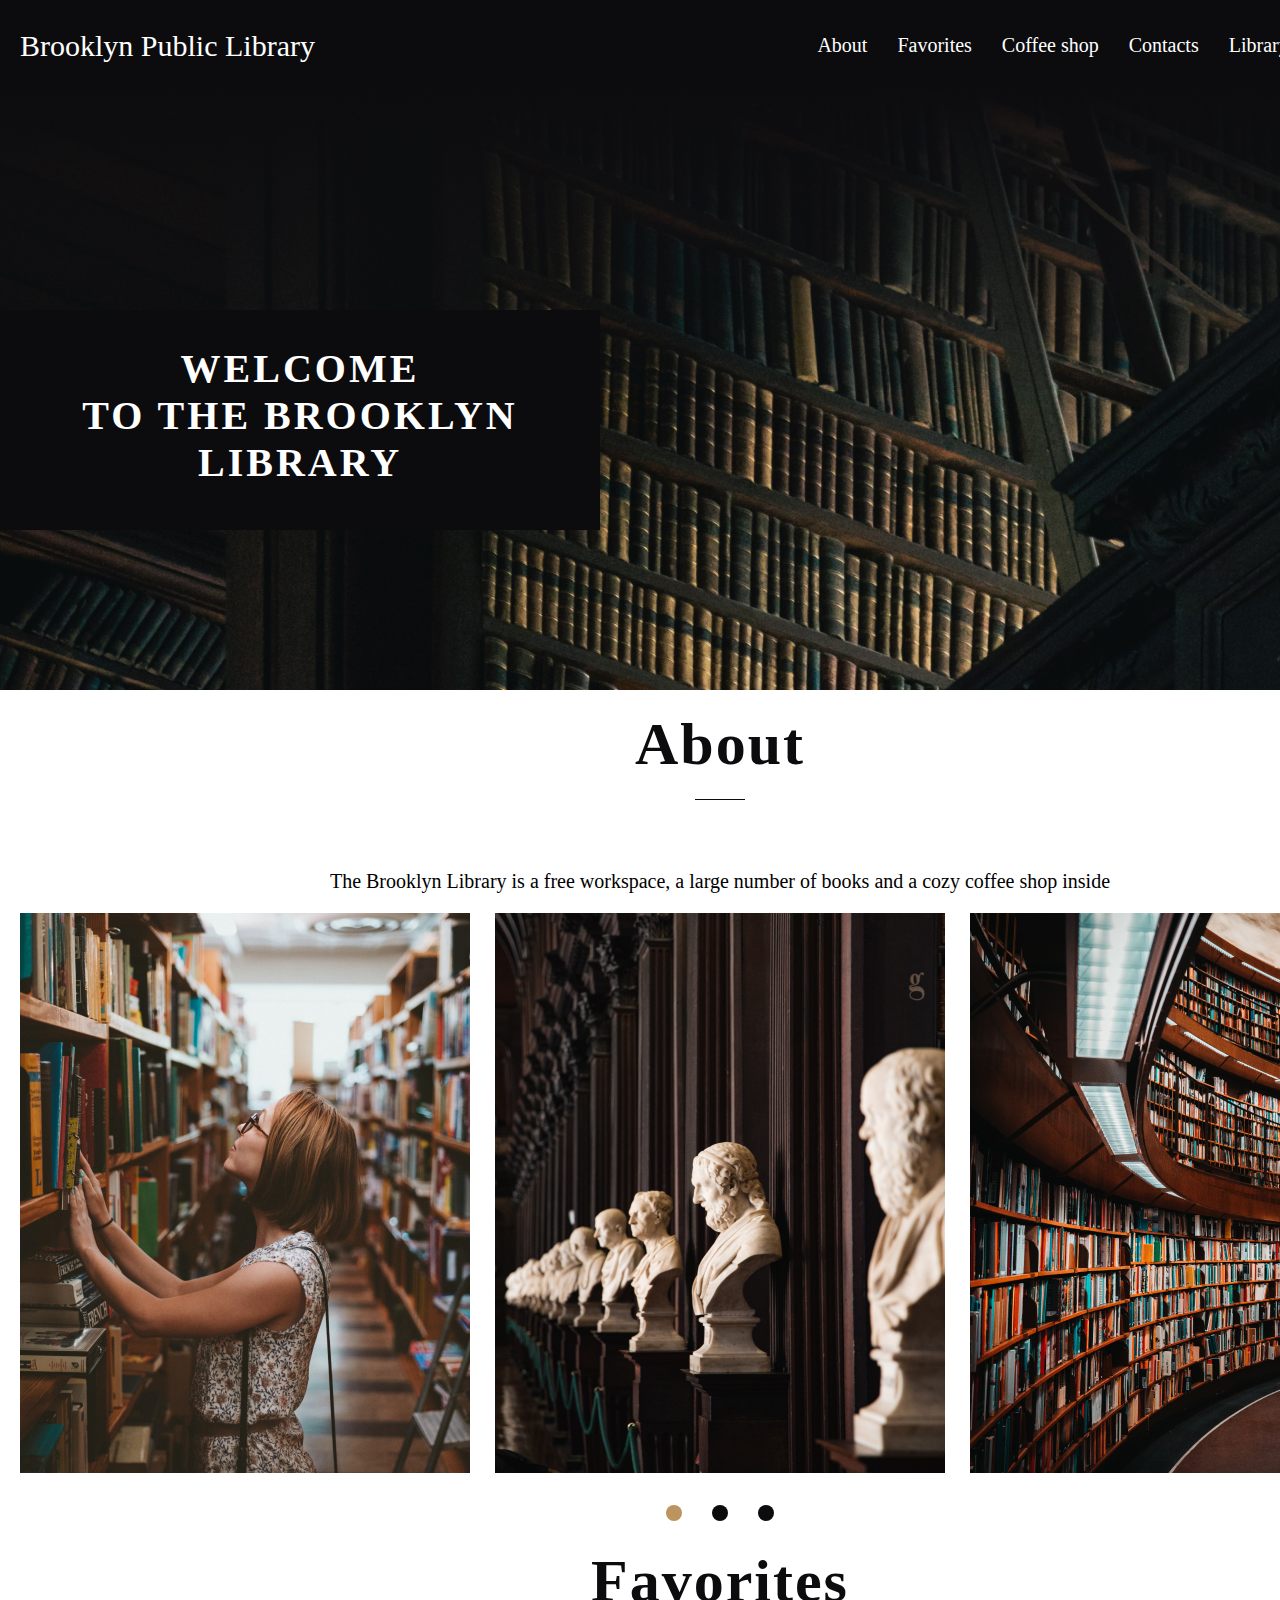
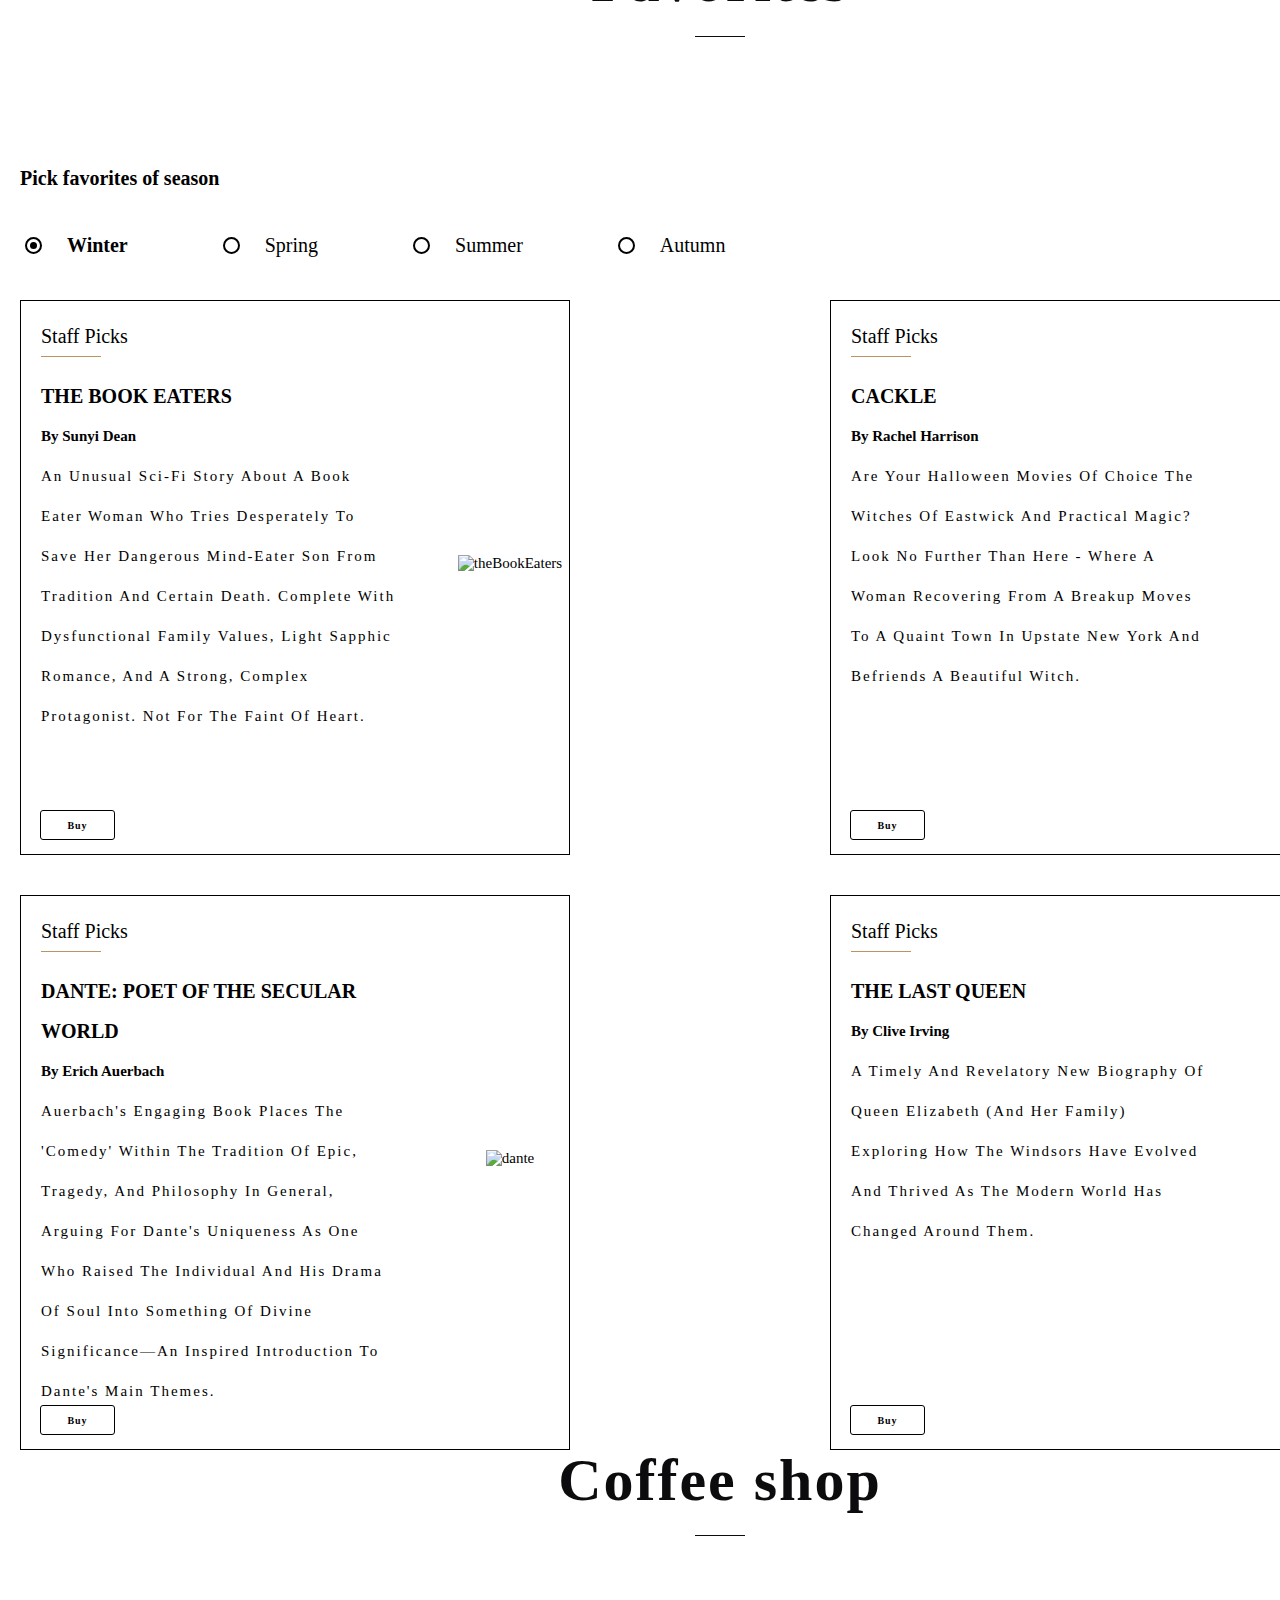
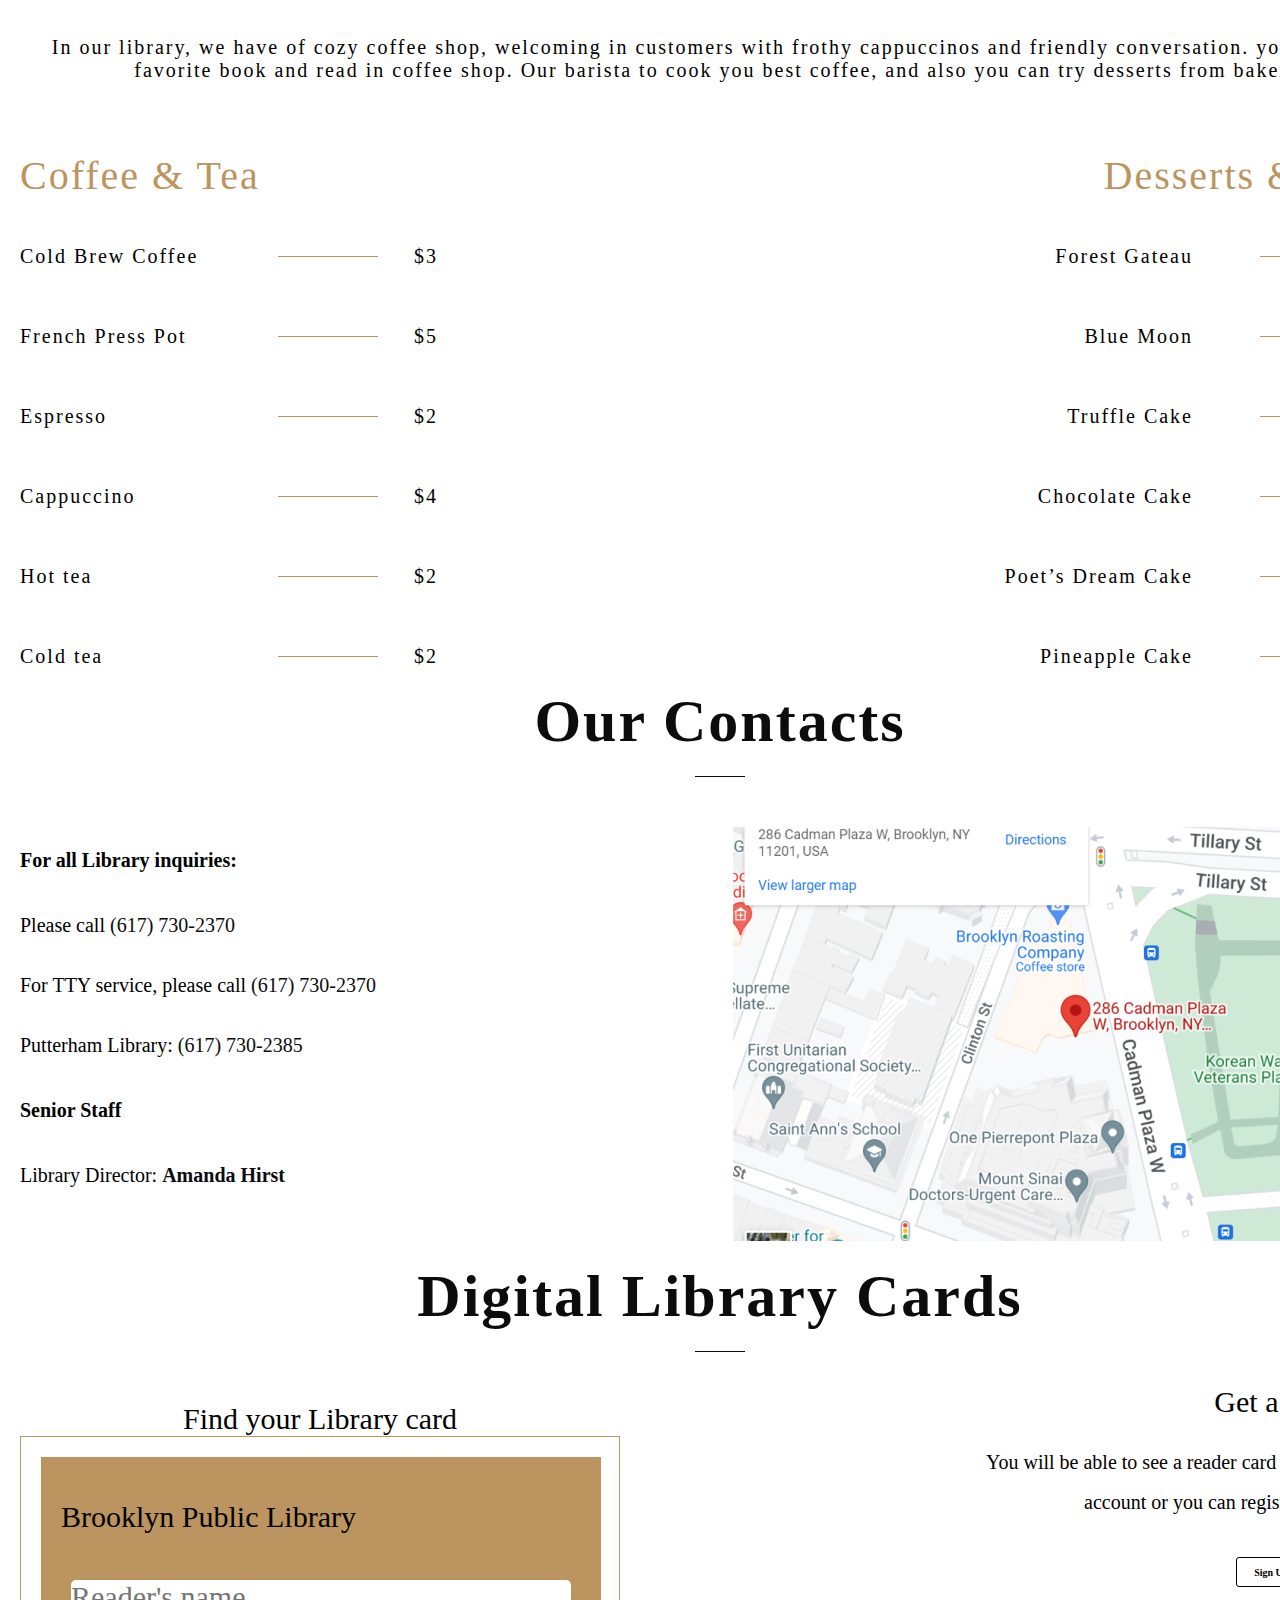
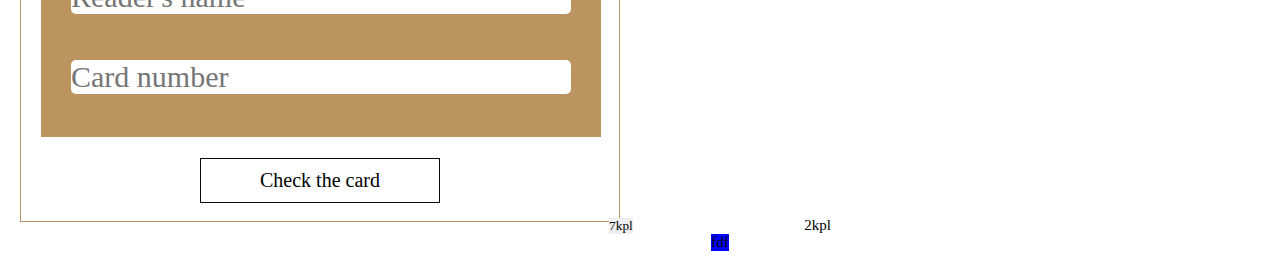
==== library/index.html @ 4417b658 "ready" ====
<!DOCTYPE html>
<html lang="en">
<head>
  <meta charset="UTF-8">
  <meta name="viewport" content="width=device-width, initial-scale=1.0">
  <title>Library</title>
  <link href="styles/style.css" rel="stylesheet">
  <link rel="icon" href="../library/images/welcome.jpg">

</head>
<body class="body">
  <div class="wrapper">
    <header class="header">
      <div class="logo">
        Brooklyn Public Library
      </div>
      <nav class="menu">
        <ul>
          <li><a href="">About</a></li>
          <li><a href="">Favorites</a></li>
          <li><a href="">Coffee shop</a></li>
          <li><a href="">Contacts</a></li>
          <li><a href="">Library Card</a></li>
        </ul>
      </nav>
      <div class="header__icon"><img src="images/icon_profile.svg" alt="icon_profile" /></div>
    </header>
    <main class="main">
      <section class="welcome">
        <div class="welcome__title">
          <h1>Welcome <br>
            to the Brooklyn <br>Library</h1>
        </div>
      </section>
      <section class="about">
        <div class="section-title">
          <h2>About</h2>
        </div>
        <div class="section-text">
          The Brooklyn Library is a free workspace, a large number of books and a cozy coffee shop inside 
        </div>
        <div class="about__images">
          <div class="carousel__image">
            <img src="../library/images/slider-image-1.jpg" alt="girl in the library">
          </div>
          <div class="carousel__image">
            <img src="../library/images/slider-image-2.jpg" alt="statues in the library">
          </div>
          <div class="carousel__image">
            <div class="carousel__image">
              <img src="../library/images/slider-image-3.jpg" alt="books in the library">
            </div>
          </div>
        </div>
        <div class="carousel-pagination">
          <div class="pagination__button">
            <div class="dot"></div>
          </div>
          <div class="pagination__button">
            <div class="dot"></div>
          </div>
          <div class="pagination__button">
            <div class="dot"></div>
          </div>
        </div>
      </section>
      <section class="favorites">
        <div class="section-title">
          <h2>Favorites</h2>
        </div>
        <div class="seasons">
          <form>
            <p>Pick favorites of season</p>
            <div class="radiobtns">
              <input type="radio" class="custom" id="winter" name="season" value="winter" checked>
              <label for="winter">Winter</label>

              <input type="radio" class="custom" id="spring" name="season" value="spring">
              <label for="spring">Spring</label>

              <input type="radio" class="custom"  id="summer" name="season" value="summer">
              <label for="summer">Summer</label>

              <input type="radio" class="custom" id="autumn" name="season" value="autumn">
              <label for="autumn">Autumn</label>
            </div>
          </form>

        </div>
        <div class="favorites__items">
          <div class="book">
            <div class="book__border">
              <div class="book__wrapper">
                <div class="staff">
                  Staff Picks
                </div>
                <div class="book__title">
                  The Book Eaters
                </div>
                <div class="book__author">
                  By Sunyi Dean
                </div>
                <div class="book__description">
                  An unusual sci-fi story about a book eater woman who tries desperately to save her dangerous mind-eater son from tradition and certain death. Complete with dysfunctional family values, light Sapphic romance, and a strong, complex protagonist. Not for the faint of heart.       
                </div>
                <button class="book__button" type="button">
                  Buy
                </button>
              </div>
            </div> 
            <div class="book__cover">
              <img src="/gkonopelko-JSFEPRESCHOOL2023Q2/library/images/book-theBookEaters.jpg" alt="theBookEaters" />
            </div>
          </div>
          <div class="book">
            <div class="book__border">
              <div class="book__wrapper">
                <div class="staff">
                  Staff Picks
                </div>
                <div class="book__title">
                  Cackle
                </div>
                <div class="book__author">
                  By Rachel Harrison
                </div>
                <div class="book__description">
                  Are your Halloween movies of choice The Witches of Eastwick and Practical Magic? Look no further than here - where a woman recovering from a breakup moves to a quaint town in upstate New York and befriends a beautiful witch.      
                </div>
                <button class="book__button" type="button">
                  Buy
                </button>
              </div>
            </div> 
            <div class="book__cover">
              <img src="/gkonopelko-JSFEPRESCHOOL2023Q2/library/images/book-cacle.jpg" alt="cacle" />
            </div>
          </div>
          <div class="book">
            <div class="book__border">
              <div class="book__wrapper">
                <div class="staff">
                  Staff Picks
                </div>
                <div class="book__title">
                  Dante: Poet of the Secular World
                </div>
                <div class="book__author">
                  By Erich Auerbach
                </div>
                <div class="book__description">
                  Auerbach's engaging book places the 'Comedy' within the tradition of epic, tragedy, and philosophy in general, arguing for Dante's uniqueness as one who raised the individual and his drama of soul into something of divine significance—an inspired introduction to Dante's main themes.   
                </div>
                <button class="book__button" type="button">
                  Buy
                </button>
              </div>
            </div> 
            <div class="book__cover">
              <img src="/gkonopelko-JSFEPRESCHOOL2023Q2/library/images/book-dante.jpg" alt="dante" />
            </div>
          </div>
          <div class="book">
            <div class="book__border">
              <div class="book__wrapper">
                <div class="staff">
                  Staff Picks
                </div>
                <div class="book__title">
                  The Last Queen
                </div>
                <div class="book__author">
                  By Clive Irving
                </div>
                <div class="book__description">
                  A timely and revelatory new biography of Queen Elizabeth (and her family) exploring how the Windsors have evolved and thrived as the modern world has changed around them.     
                </div>
                <button class="book__button" type="button">
                  Buy
                </button>
              </div>
            </div> 
            <div class="book__cover">
              <img src="/gkonopelko-JSFEPRESCHOOL2023Q2/library/images/book-theLastQueen.jpg" alt="queen" />
            </div>
          </div>

          <div class="book disabled">
            <div class="book__border">
              <div class="book__wrapper">
                <div class="staff">
                  Staff Picks
                </div>
                <div class="book__title">
                  The Body
                </div>
                <div class="book__author">
                  By Stephen King
                </div>
                <div class="book__description">
                  Powerful novel that takes you back to a nostalgic time, exploring both the beauty and danger and loss of innocence that is youth.     
                </div>
                <button class="book__button" type="button">
                  Buy
                </button>
              </div>
            </div> 
            <div class="book__cover">
              <img src="/gkonopelko-JSFEPRESCHOOL2023Q2/library/images/book-theBody.jpg" alt="body" />
            </div>
          </div>
          <div class="book disabled">
            <div class="book__border">
              <div class="book__wrapper">
                <div class="staff">
                  Staff Picks
                </div>
                <div class="book__title">
                  Carry: A Memoir of Survival on Stolen Land
                </div>
                <div class="book__author">
                  By Toni Jenson
                </div>
                <div class="book__description">
                  This memoir about the author's relationship with gun violence feels both expansive and intimate, resulting in a lyrical indictment of the way things are.      
                </div>
                <button class="book__button" type="button">
                  Buy
                </button>
              </div>
            </div> 
            <div class="book__cover">
              <img src="/gkonopelko-JSFEPRESCHOOL2023Q2/library/images/book-carry.jpg" alt="carry" />
            </div>
          </div>
          <div class="book disabled">
            <div class="book__border">
              <div class="book__wrapper">
                <div class="staff">
                  Staff Picks
                </div>
                <div class="book__title">
                  Days of Distraction

                </div>
                <div class="book__author">
                  By Alexandra Chang
                </div>
                <div class="book__description">
                  A sardonic view of Silicon Valley culture, a meditation on race, and a journal of displacement and belonging, all in one form-defying package of spare prose.  
                </div>
                <button class="book__button" type="button">
                  Buy
                </button>
              </div>
            </div> 
            <div class="book__cover">
              <img src="/gkonopelko-JSFEPRESCHOOL2023Q2/library/images/book-days.jpg" alt="days" />
            </div>
          </div>
          <div class="book disabled">
            <div class="book__border">
              <div class="book__wrapper">
                <div class="staff">
                  Staff Picks
                </div>
                <div class="book__title">
                  Dominicana

                </div>
                <div class="book__author">
                  By Angie Cruz
                </div>
                <div class="book__description">
                  A fascinating story of a teenage girl who marries a man twice her age with the promise to bring her to America. Her marriage is an opportunity for her family to eventually immigrate. For fans of Isabel Allende and Julia Alvarez.     
                </div>
                <button class="book__button" type="button">
                  Buy
                </button>
              </div>
            </div> 
            <div class="book__cover">
              <img src="/gkonopelko-JSFEPRESCHOOL2023Q2/library/images/book-dominicana.jpg" alt="dominicana" />
            </div>
          </div>

          <div class="book disabled">
            <div class="book__border">
              <div class="book__wrapper">
                <div class="staff">
                  Staff Picks
                </div>
                <div class="book__title">
                  Crude: A Memoir

                </div>
                <div class="book__author">
                  By Pablo Fajardo & ​​Sophie Tardy-Joubert
                </div>
                <div class="book__description">
                  Drawing and color by Damien Roudeau | This book illustrates the struggles of a group of indigenous Ecuadoreans as they try to sue the ChevronTexaco company for damage their oil fields did to the Amazon and her people    
                </div>
                <button class="book__button" type="button">
                  Buy
                </button>
              </div>
            </div> 
            <div class="book__cover">
              <img src="/gkonopelko-JSFEPRESCHOOL2023Q2/library/images/book-crude.jpg" alt="Crude" />
            </div>
          </div>
          <div class="book disabled">
            <div class="book__border">
              <div class="book__wrapper">
                <div class="staff">
                  Staff Picks
                </div>
                <div class="book__title">
                  Let My People Go Surfing

                </div>
                <div class="book__author">
                  By Yvon Chouinard
                </div>
                <div class="book__description">
                  Chouinard—climber, businessman, environmentalist—shares tales of courage and persistence from his experience of founding and leading Patagonia, Inc. Full title: Let My People Go Surfing: The Education of a Reluctant Businessman, Including 10 More Years of Business Unusual.   
                </div>
                <button class="book__button" type="button">
                  Buy
                </button>
              </div>
            </div> 
            <div class="book__cover">
              <img src="/gkonopelko-JSFEPRESCHOOL2023Q2/library/images/book-letMy.jpg" alt="let" />
            </div>
          </div>
          <div class="book disabled">
            <div class="book__border">
              <div class="book__wrapper">
                <div class="staff">
                  Staff Picks
                </div>
                <div class="book__title">
                  The Octopus Museum: Poems

                </div>
                <div class="book__author">
                  By Brenda Shaughnessy
                </div>
                <div class="book__description">
                  This collection of bold and scathingly beautiful feminist poems imagines what comes after our current age of environmental destruction, racism, sexism, and divisive politics. 
                </div>
                <button class="book__button" type="button">
                  Buy
                </button>
              </div>
            </div> 
            <div class="book__cover">
              <img src="/gkonopelko-JSFEPRESCHOOL2023Q2/library/images/book-theOctopus.jpg" alt="Octopus" />
            </div>
          </div>
          <div class="book disabled">
            <div class="book__border">
              <div class="book__wrapper">
                <div class="staff">
                  Staff Picks
                </div>
                <div class="book__title">
                  Shark Dialogues: A Novel

                </div>
                <div class="book__author">
                  By Kiana Davenport
                </div>
                <div class="book__description">
                  An epic saga of seven generations of one family encompasses the tumultuous history of Hawaii as a Hawaiian woman gathers her four granddaughters together in an erotic tale of villains and dreamers, queens and revolutionaries, lepers and healers.  
                </div>
                <button class="book__button" type="button">
                  Buy
                </button>
              </div>
            </div> 
            <div class="book__cover">
              <img src="/gkonopelko-JSFEPRESCHOOL2023Q2/library/images/book-shark.jpg" alt="Shark" />
            </div>
          </div>

          <div class="book disabled">
            <div class="book__border">
              <div class="book__wrapper">
                <div class="staff">
                  Staff Picks
                </div>
                <div class="book__title">
                  Casual Conversation

                </div>
                <div class="book__author">
                  By Renia White
                </div>
                <div class="book__description">
                  White's impressive debut collection takes readers through and beyond the concepts of conversation and the casual - both what we say to each other and what we don't, examining the possibilities around how we construct and communicate identity.      
                </div>
                <button class="book__button" type="button">
                  Buy
                </button>
              </div>
            </div> 
            <div class="book__cover">
              <img src="/gkonopelko-JSFEPRESCHOOL2023Q2/library/images/book-casual.jpg" alt="Casual" />
            </div>
          </div>
          <div class="book disabled">
            <div class="book__border">
              <div class="book__wrapper">
                <div class="staff">
                  Staff Picks
                </div>
                <div class="book__title">
                  The Great Fire

                </div>
                <div class="book__author">
                  By Lou Ureneck
                </div>
                <div class="book__description">
                  The harrowing story of an ordinary American and a principled Naval officer who, horrified by the burning of Smyrna, led an extraordinary rescue effort that saved a quarter of a million refugees from the Armenian Genocide      
                </div>
                <button class="book__button" type="button">
                  Buy
                </button>
              </div>
            </div> 
            <div class="book__cover">
              <img src="/gkonopelko-JSFEPRESCHOOL2023Q2/library/images/book-theGreat.jpg" alt="Great" />
            </div>
          </div>
          <div class="book disabled">
            <div class="book__border">
              <div class="book__wrapper">
                <div class="staff">
                  Staff Picks
                </div>
                <div class="book__title">
                  Rickey: The Life and Legend

                </div>
                <div class="book__author">
                  By Howard Bryant
                </div>
                <div class="book__description">
                  With the fall rolling around, one can't help but think of baseball's postseason coming up! And what better way to prepare for it than reading the biography of one of the game's all-time greatest performers, the Man of Steal, Rickey Henderson?  
                </div>
                <button class="book__button" type="button">
                  Buy
                </button>
              </div>
            </div> 
            <div class="book__cover">
              <img src="/gkonopelko-JSFEPRESCHOOL2023Q2/library/images/book-rickey.jpg" alt="Rickey" />
            </div>
          </div>
          <div class="book disabled">
            <div class="book__border">
              <div class="book__wrapper">
                <div class="staff">
                  Staff Picks
                </div>
                <div class="book__title">
                  Slug: And Other Stories

                </div>
                <div class="book__author">
                  By Megan Milks
                </div>
                <div class="book__description">
                  Exes Tegan and Sara find themselves chained together by hairballs of codependency. A father and child experience the shared trauma of giving birth to gods from their wounds.  
                </div>
                <button class="book__button" type="button">
                  Buy
                </button>
              </div>
            </div> 
            <div class="book__cover">
              <img src="/gkonopelko-JSFEPRESCHOOL2023Q2/library/images/book-slug.jpg" alt="Slug" />
            </div>
          </div>
        </div>
      </section>
      <section class="coffeeShop">
        <div class="section-title">
          <h2>Coffee shop</h2>
        </div>
        <div class="section-text">
            In our library, we have of cozy coffee shop, welcoming in customers with frothy cappuccinos and friendly conversation. 
you can get a favorite book and read in coffee shop. Our barista to cook you best coffee, and also you can try desserts from bakery.
          </div>
          <div class="shop__menu">
            <div class="menu-left">
              <div class="menu__title">Coffee & Tea </div>
              <div class="row">
                <span>Cold Brew Coffee</span>
                <span class="price">$3</span>
              </div>
              <div class="row">
                <div>French Press Pot</div>
                <div class="price">$5</div>
              </div>
              <div class="row">
                <span>Espresso</span>
                <span class="price">$2</span>
              </div>
              <div class="row">
                <span>Cappuccino</span>
                <span class="price">$4</span>
              </div>
              <div class="row">
                <span>Hot tea</span>
                <span class="price">$2</span>
              </div>
              <div class="row">
                <span>Cold tea</span>
                <span class="price">$2</span>
              </div>

            </div>
            <div class="menu-right">
              <div class="menu__title">Desserts & Cakes </div>
              <div class="row">
                <span class="name">Forest Gateau</span>
                <span class="price">$16</span>
              </div>
              <div class="row">
                <span class="name">Blue Moon</span>
                <span class="price">$16</span>
              </div>
              <div class="row">
                <span class="name">Truffle Cake</span>
                <span class="price">$15</span>
              </div>
              <div class="row">
                <span class="name">Chocolate Cake</span>
                <span class="price">$18</span>
              </div>
              <div class="row">
                <span class="name">Poet’s Dream Cake</span>
                <span class="price">$16</span>
              </div>
              <div class="row">
                <span class="name">Pineapple Cake</span>
                <span class="price">$14</span>
              </div>

            </div>

          </div>
      </section>
      <section class="contacts">
        <div class="section-title">
          <h2>Our Contacts</h2>
        </div>
        <div class="contacts__content">
          <div class="text-block">
            <b>For all Library inquiries:</b>
            <p>Please call 
              <a href="tel:+79217510397" class="phone">
                (617) 730-2370 </a> <br>
              For TTY service, please call <a href="tel:+79217510397" class="phone">
                (617) 730-2370 </a>
               <br>
              Putterham Library: <a href="tel:+79217510397" class="phone">
                (617) 730-2385 </a>
                </p>
            <b>Senior Staff</b>
            <p>
              <span>Library Director: </span>
              <b>
                <a href="mailto:grigori@konopelko.com" class="mail"> Amanda Hirst </a>
                </b>
            </p>
          </div>
          <div class="map">
            <img src="../library/images/map.jpg" alt="map" />
          </div>

        </div>
      </section>
      <section class="libraryCard">
        <div class="section-title">
          <h2>Digital Library Cards</h2>
        </div>
        <div class="section__content">
          <div class="card__wrapper">
            <div class="card__find">
              Find your Library card
            </div>
            <div class="card__box">
              <div class="card">
                  <div class="card__name">
                    Brooklyn Public Library
                  </div>
                  <div class="text-field">
                    <label for="rname"></label>
                    <input class="input" type="text" name="rname" id="rname" placeholder="Reader's name">
                  </div>
                  <div class="text-field">
                    <label for="city"></label>
                    <input class="input" type="text" name="cnumber" id="cnumber" placeholder="Card number">
                  </div>
              </div>
              <button class="card__button">
                Check the card
              </button>
  
            </div>
          </div>
          <div class="card__description">
            <div class="description__tile">Get a reader card</div>
            <div class="description__text">You will be able to see a reader card after logging into account or you can register a new account</div>
            <div class="description__buttons">
              <button class="sign-button">Sign Up</button>
              <button class="sign-button">Log in</button>
            </div>
          </div>
        </div>
      </section>
      <section> </section>
      <button>7kpl</button>
      <input type="text"> 2kpl
  
    </main>
    <footer class="footer">
      fdf
      <ul>
          <li><a href=""></a></li>
        </ul>
    </footer>
  </div>
</body>
</html>
---- library/styles/style.css ----
/*Обнуление*/
* {
  padding: 0;
  margin: 0;
  border: 0;
}
*,
*:before,
*:after {
  -moz-box-sizing: border-box;
  -webkit-box-sizing: border-box;
  box-sizing: border-box;
}
:focus,
:active {
  outline: none;
}
a:focus,
a:active {
  outline: none;
}
nav,
footer,
header,
aside {
  display: block;
}
html,
body {
  height: 100%;
  width: 100%;
  font-size: 100%;
  -ms-text-size-adjust: 100%;
  -moz-text-size-adjust: 100%;
  -webkit-text-size-adjust: 100%;
}
input,
button,
textarea {
  font-family: inherit;
}
input::-ms-clear {
  display: none;
}
button::-moz-focus-inner {
  padding: 0;
  border: 0;
}
a,
a:visited {
  text-decoration: none;
}
a:hover {
  text-decoration: none;
}
ul li {
  list-style: none;
}
img {
  vertical-align: top;
}

/*--------------------*/
/* ********* */

:root {
  --lblack: rgba(12, 12, 14, 1);
  --black: rgba(0, 0, 0, 1);
  --beige: rgba(187, 148, 95, 1);
  --gray: rgba(142, 142, 142, 1);
  --white: rgba(255, 255, 255, 1);
}

html {
  scroll-behavior: smooth;
  font-family: Inter;
  font-size: 15px;
  text-align: center;
}

* {
  box-sizing: border-box; 
}


.wrapper {
  display: flex;
  flex-direction: column;
  min-height: 100%;
  width: 1440px;
  margin: 0 auto;
  padding: 0;
  align-items:center;
}

/* Header */

.header {
  color: var(--white);
  background: var(--lblack);
  display: flex;
  width: 100%;
  height: 90px;
  padding: 20px;
  justify-content: space-between;
  align-items: center;
}

.logo {
  font-family: Forum;
  font-size: 30px;
  line-height: 50%;
  width: 768px;
  text-align: left;
}  

.menu ul {
  display: flex;
  align-items: center;
  justify-content: center;
}

.menu ul li{
  padding-right: 30px;
  font-family: Regular;
  font-size: 20px;
  color: var(--white);
  cursor: pointer;
}

.menu ul li a{
  color: var(--white);
  transition: all ease 0.3s;
}

.menu ul li:hover a{
  color: var(--beige);
}


/* Header */


/* Main */
.main {
 width: 100%;
}

.welcome {
  height: 600px;
  width: 100%;
  background-repeat: no-repeat;
  background-size: cover;
  background-image: url("../images/welcome.jpg");
  padding: 220px 840px 160px 0;
}

.welcome__title {
  height: 220px;
  width: 600px;
  background-color: var(--lblack);
}

h1 {
  font-family: Regular;
  font-size: 40px;
  letter-spacing: 3px;
  color: var(--white);
  text-transform: uppercase;
  padding: 35px 40px;
}


.about {
  height: 837px;
  width: 100%;
  padding: 20px;
}

.section-title {
  font-family: Forum;
  font-size: 40px;
  letter-spacing: 2px;
  color:var(--lblack);
  height: 100px;
}

.section-title::after {
  content: "";
  display: block;
  width: 50px;
  padding-top: 20px;
  margin: 0 auto 40px auto;
  border-bottom: 1px solid var(--lblack);
}

.section-text {
  font-style: Inter;
  font-size: 20px;
  color: var(--black);
  margin: 60px 0 20px 0;
}


.about__images {
  height: 560px;
  display: flex;
  justify-content: space-between;
}

.carousel-pagination {
  display: flex;
  height: 80px;
  justify-content: center;
  align-items: center;

}

.pagination__button {
  width:26px;
  height: 26px;
  margin: 10px;
  display: flex;
  justify-content: center;
  align-items: center;
  cursor: pointer;
}

.pagination__button:hover .dot{
  background-color: var(--beige);
}

.pagination__button .dot{
  width:16px;
  height: 16px;
  border-radius: 50%;
  background-color: var(--lblack);
  transition: all ease 0.4s;
}


.pagination__button:first-child .dot{
  background-color: var(--beige);
}

.favorites {
  height: 1439px;
  padding: 20px;
}

.seasons {
  font-size: 20px;
  text-align: left;
  padding: 80px 0 0 0;
}

.seasons form{
  padding: 40px 0px 0px 0px;
}

.seasons form p{
  padding-bottom: 40px;
  font-weight: bold;
}

.radiobtns {
  display: flex;
  justify-content:flex-start;
  align-items: center;
  height: 30px;
}

.radiobtns label {
  margin-right: 90px;
}

.custom {
  position: absolute;
  z-index: -1;
  opacity: 0;
}

.radiobtns label{
  display: inline-flex;
  align-items: center;
  user-select: none;
  cursor: pointer;
}

.radiobtns label::before {
  content: "";
  background-image: url("../images/input.svg");
  background-repeat: no-repeat;
  background-size: 17px 17px;
  background-position: center;
  display: inline-block;
  width: 27px;
  height: 27px;
  margin-right: 20px;
}

.custom:checked+label {
  font-weight: bold;
}

.custom:checked+label::before {
  background-image: url("../images/input-checked.svg");
}

.favorites__items {
 height: 1150px;
 width: 100%;
 display: flex;
 justify-content:space-between;
 /* align-items:normal; */
 flex-wrap: wrap;
}


.book {
 height: 595px;
 width: 590px;
 position: relative;
 padding: 40px 40px 0 0;
}

.book__border {
  width: 550px;
  border: solid 1px var(--black);
  height: 555px;
}

.book__wrapper {
  width: 395px;
  height: 555px;
  padding: 15px 20px;
  text-align: left;
  line-height: 40px;
}

.book__cover {
  position: absolute;
  width: 200px;
  height:300px;
  right: 0;
  bottom: 0px;

}

.staff {
  font-family: Forum;
  font-size: 20px;
  line-height: 40px;
  height: 60px;
}

.staff::after {
  content: "";
  display: block;
  width: 60px;
  padding-top: 0px;
  border-bottom: 1px solid var(--beige);
}

.book__title{
  font-size: 20px;
  font-weight: bold;
  text-transform: uppercase;
}

.book__author {
  font-weight: bold;
}

.book__description {
  letter-spacing: 2px;
  text-transform: capitalize;
}

.book__button {
  width:75px;
  height:30px;
  border: solid 1px;
  border-radius: 3px;
  font-size: 10px;
  font-weight: bold;
  letter-spacing: 1px;
  background-color: var(--white);
  cursor: pointer;
  position: absolute;
  left: 20px;
  bottom: 15px;
}

.book__button:hover {
    background-color: var(--beige);
}

.disabled {
  display: none;
}

.coffeeShop {
  margin-top: 60px;
 padding: 20px 20px 40px 20px;
 height:841px;
 width:100%;
}


.coffeeShop .section-text {
  letter-spacing: 2px;
  padding: 20px;
  margin: 70px 0 0 0;
  height:120px;
}

.shop__menu {
  display: flex;
  justify-content: space-between;
}

.menu-left{
  height: 520px;
  width:418px
}

.menu-right{
  height: 520px;
  width:482px;
}

.menu-right .menu__title{
  text-align: right;
}

.menu__title {
  font-family: Forum;
  font-size: 40px;
  letter-spacing: 2px;
  color: var(--beige);
  text-align: left;
  line-height: 80px;
}

.row {
  display: flex;
  justify-content: space-between;
  align-items: center;
  line-height: 80px;
  position: relative;
  font-size: 20px;
  letter-spacing: 2px;
}

.menu-right .row {
  justify-content: flex-end;
}

.name {
  padding-right: 191px;
}

.price::before {
  position: absolute;
  content: "";
  display: flex;
  align-self: center;
  justify-self: center;
  width: 100px;
  height: 1px;
  right: 60px;
  top:40px;
  background-color: var(--beige);
}

.contacts {
  height: 575px;
  padding: 20px 20px 40px 20px;
  
}

.contacts__content {
  display: flex;
  justify-content: space-between;
}

.text-block {
  width: 503px;
  height: 414px;
  margin-top: 40px;
  padding-bottom: 34px;
  display: flex;
  flex-direction: column;
  justify-content: space-around;
  align-items:flex-start;
  font-size: 20px;
  line-height: 60px;
  text-align: left;
}

.map {
  width: 696px;
  height: 414px;
  margin-top: 40px;
}

a,
a:visited {
  text-decoration: none;
  color: var(--lblack);
}
a:hover {
  text-decoration: none;
}

.libraryCard {
  height: 575px;
  padding: 20px 20px 40px 20px;
}

.card__wrapper{
  height: 453px;
  width: 600px;
  margin-top: 40px;
}

.card__find {
  font-size: 30px;
}

.card__box {
height: 386px;
width: 600px;
padding: 20px 20px 30px 20px;
border: 1px solid var(--beige);
font-size: 30px;
font-family: Forum;
line-height: 80px;
}

.card {
  width:560px;
  text-align: left;
  padding: 20px;
  background: var(--beige);

}

.card__name {
  font-family: Forum;
}

.input {
  font-family: Forum;
  font-size: 30px;
  background-color: var(--white);
  margin: 10px;
  border-radius: 5px;
  color: var(--gray);
  width: 500px;
}

.card__button {
  font-family: Inter;
  font-size: 20px;
  width: 240px;
  padding: 10px 40px;
  text-align: center;
  background-color: var(--white);
  border: 1px solid var(--lblack);
}


.card__description {
  width: 456px;
  height: 253px;
  text-align: right;
}

.libraryCard .section__content {
  display: flex;
  justify-content: space-between;
}

.description__tile {
  font-family: Forum;
  font-size: 30px;
  text-align: right;
  line-height: 80px;
}

.description__text {
  font-size: 20px;
  letter-spacing: 2%;
  line-height: 40px;
  text-align: right;
}

.description__buttons {
  margin-top: 35px;
}

.sign-button{
  width:70px;
  height:30px;
  margin-right: 20px;
  background: var(--white);
  font-size: 10px;
  font-weight: bold;
  border-radius: 3px;
  border: 1px solid;
}

.sign-button:hover{
  color:var(--beige);
}

/* Main  */


/* Footer */
.footer{
  background: blue;
}
/* Footer */
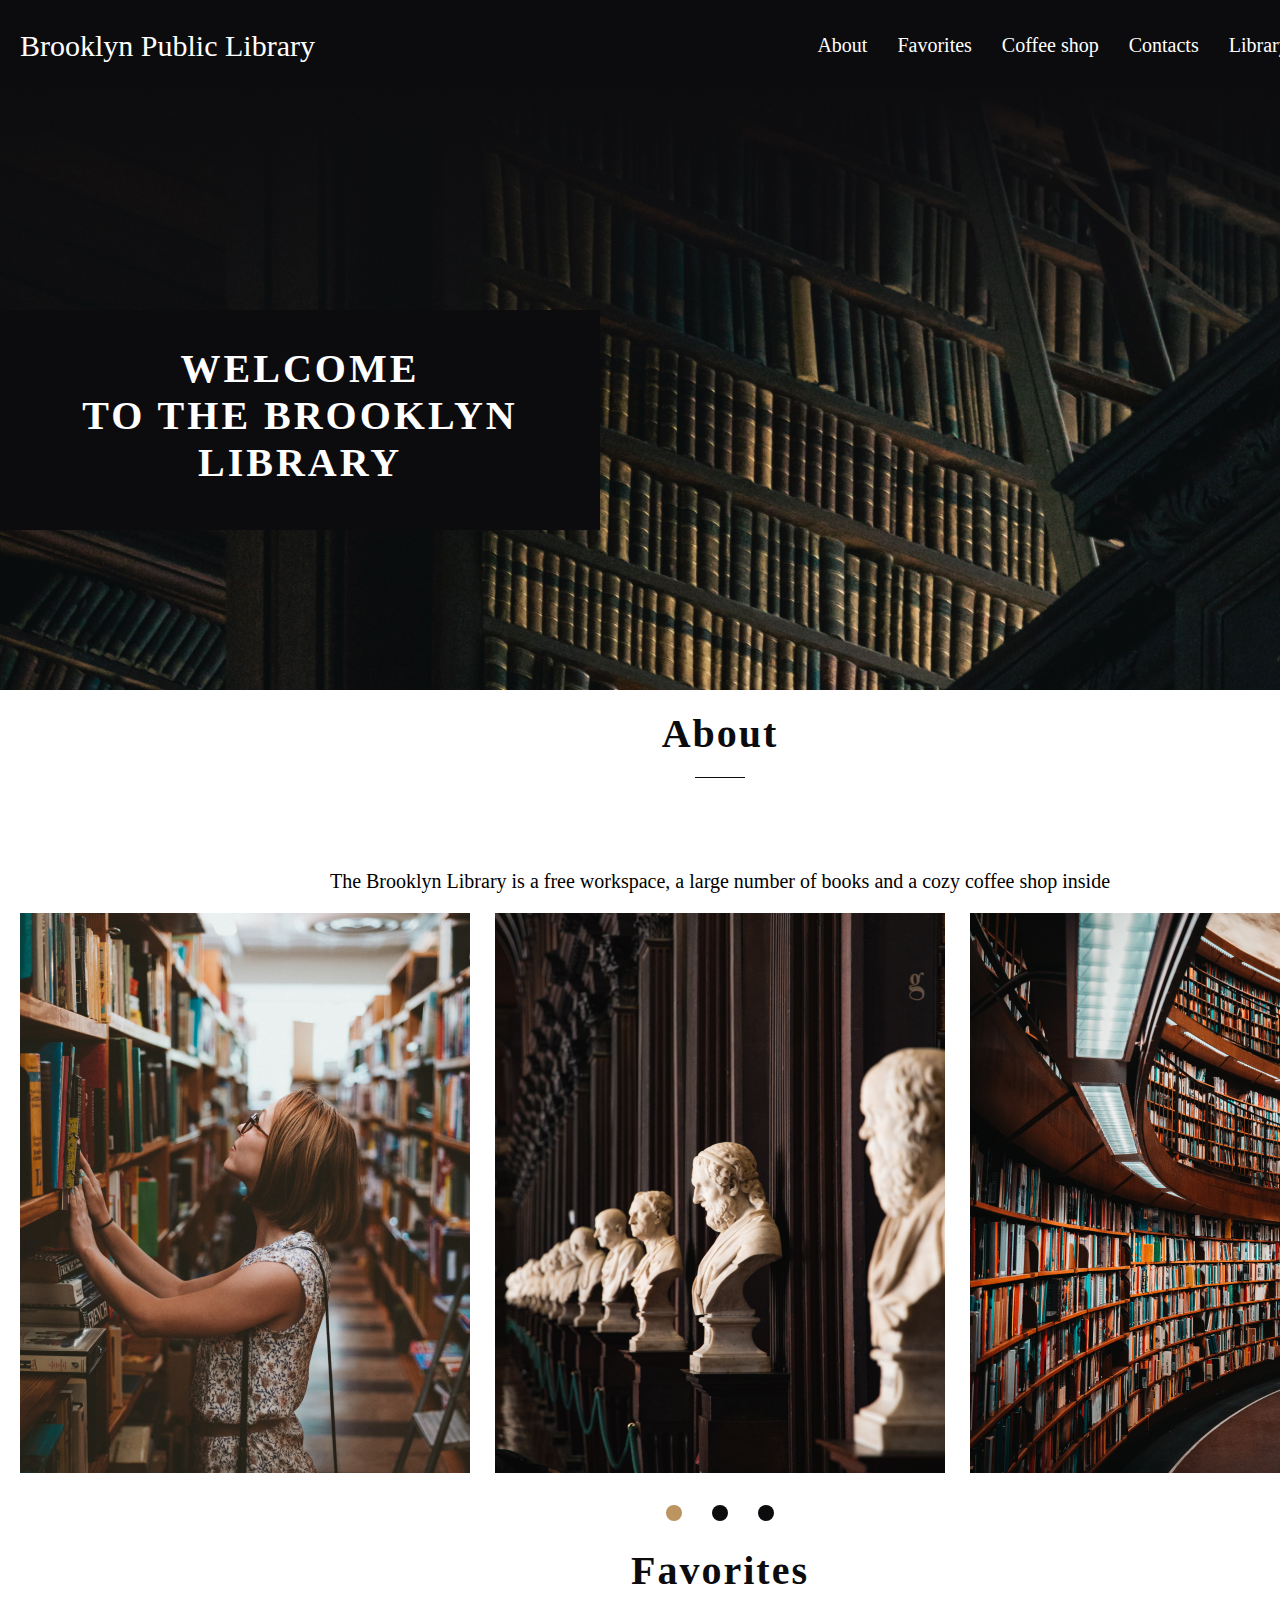
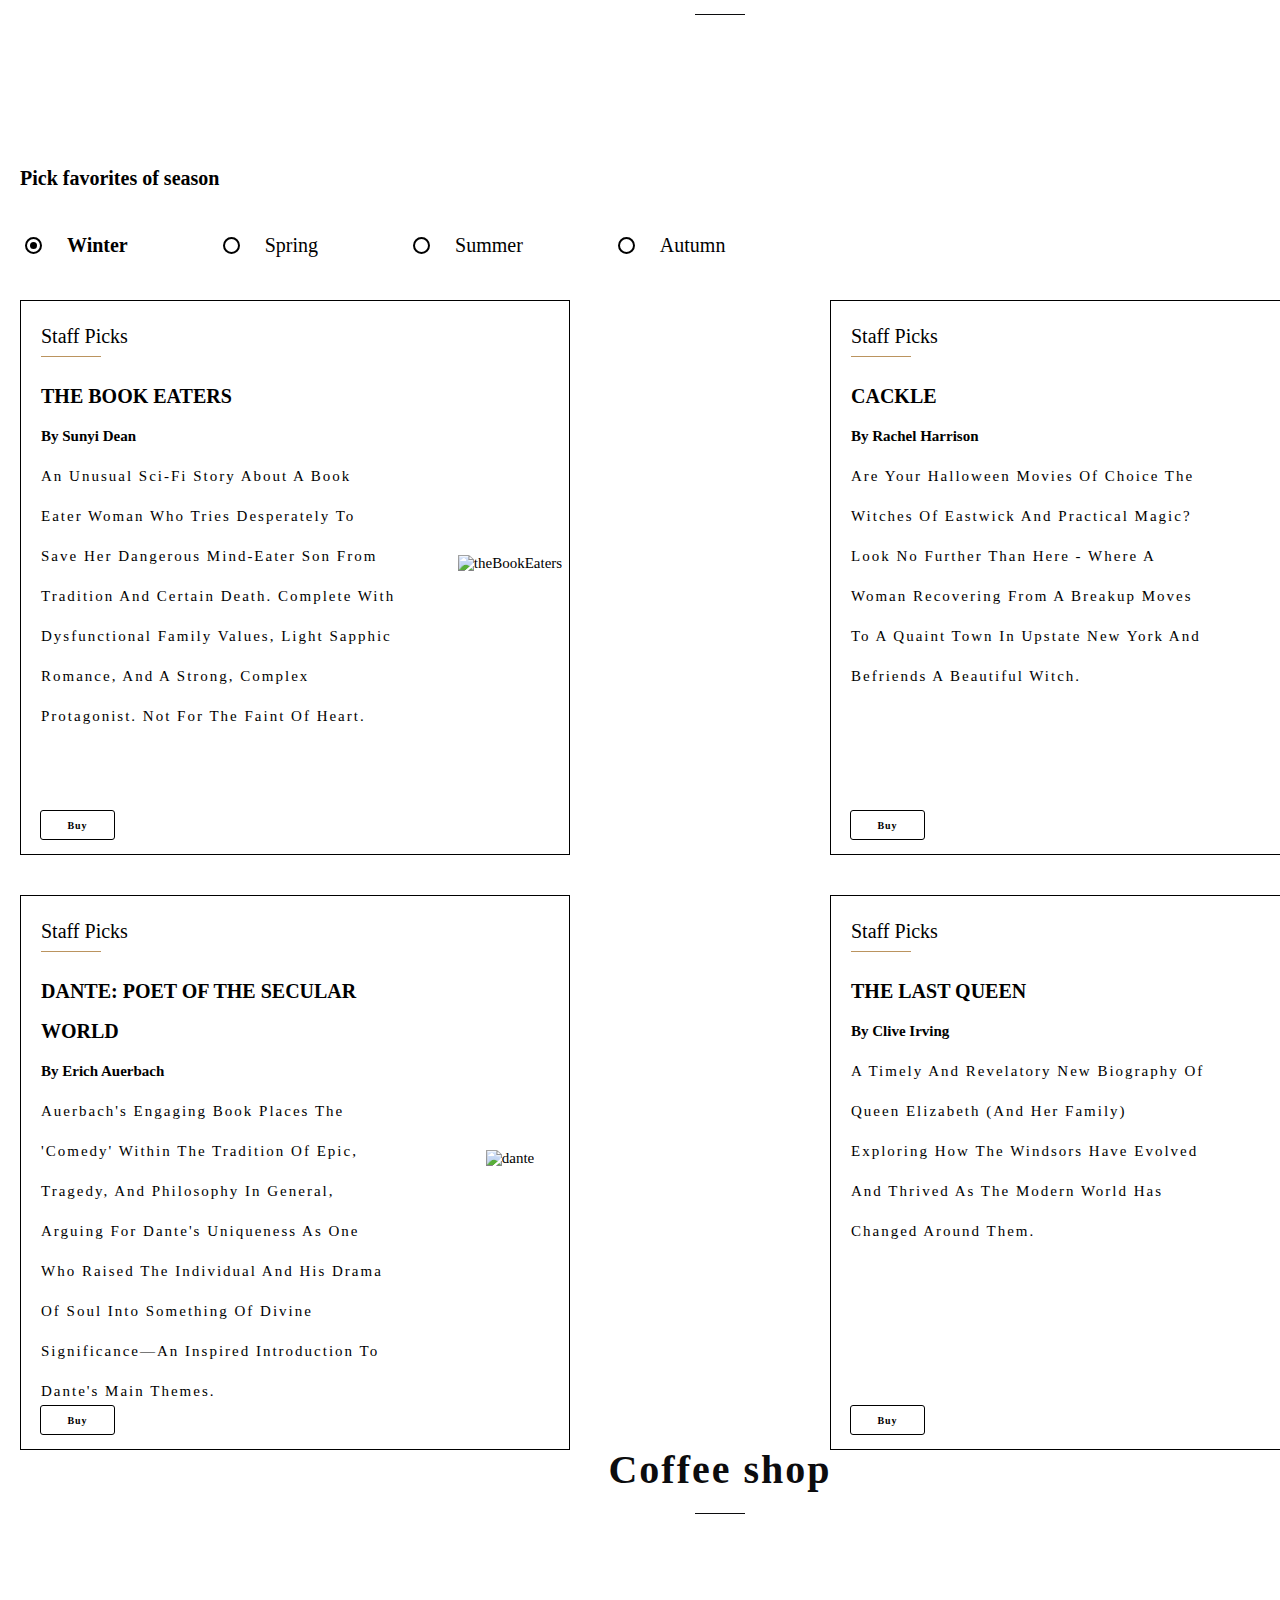
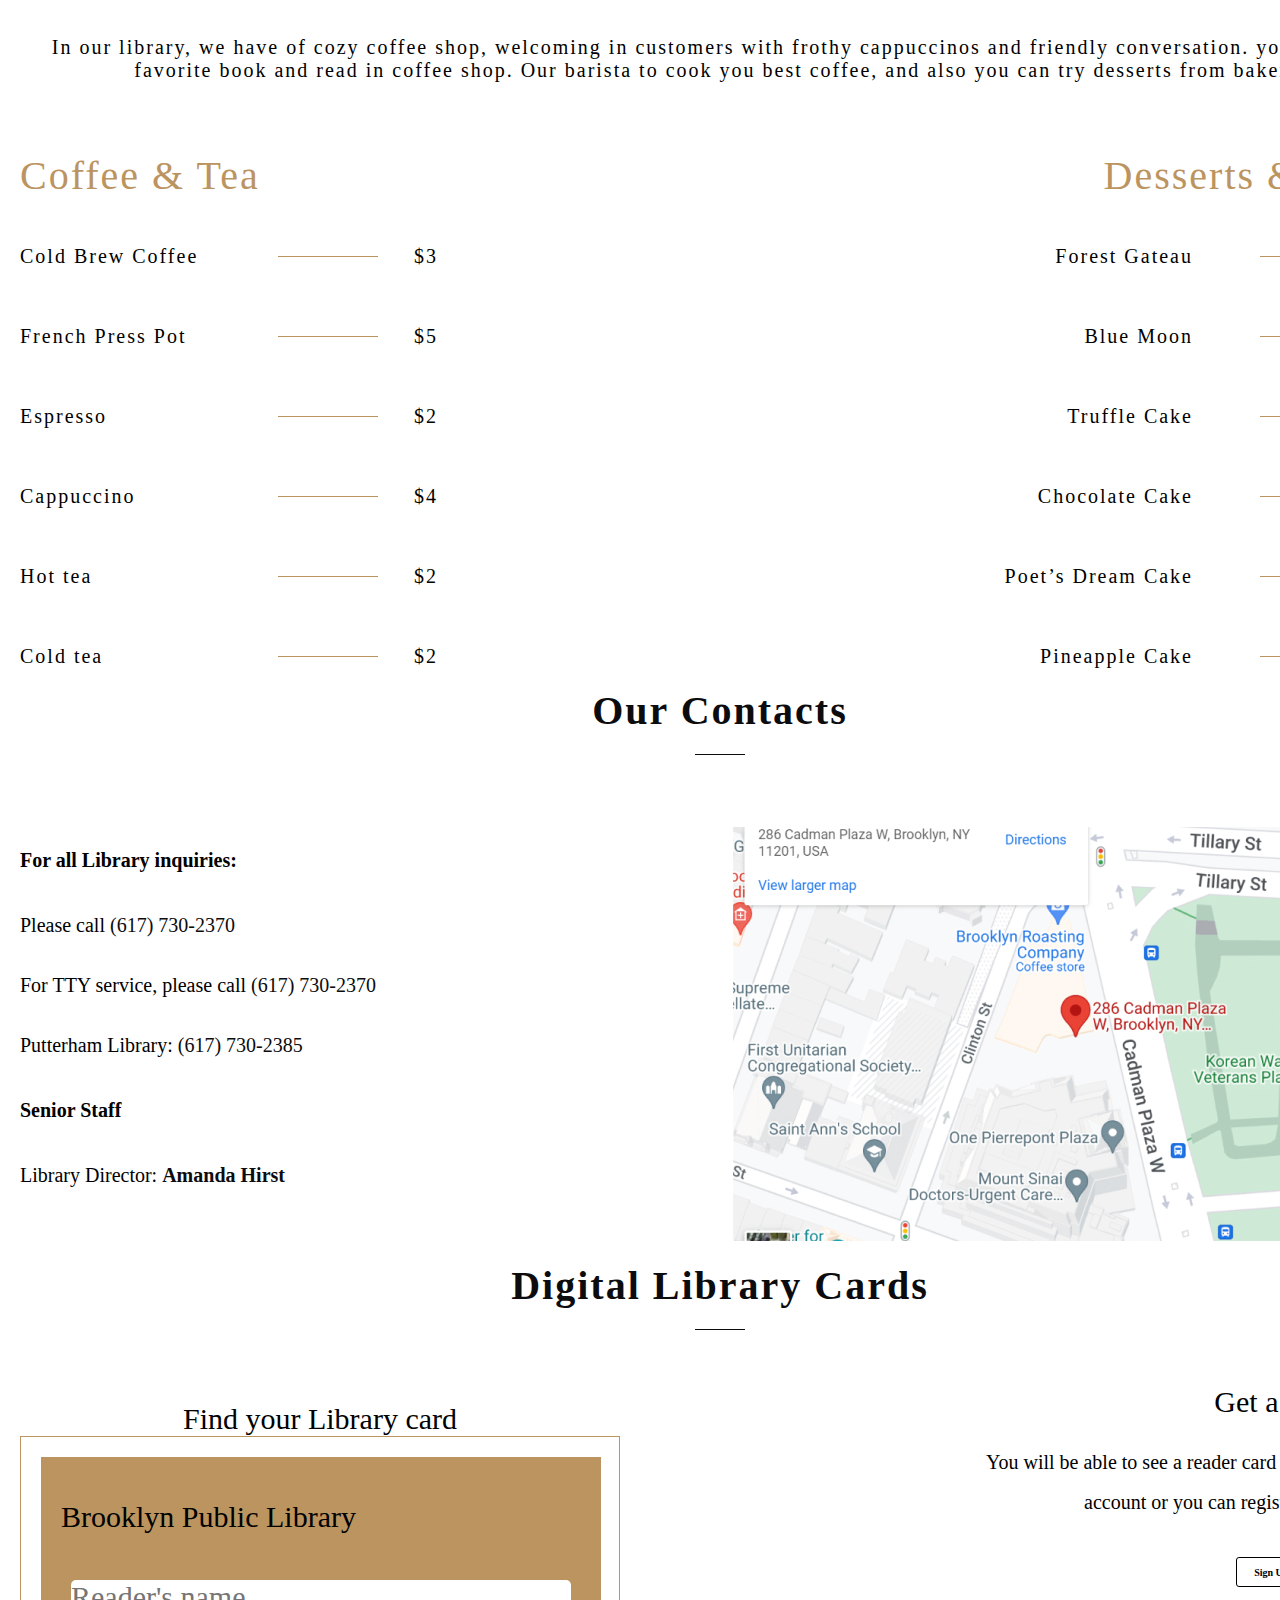
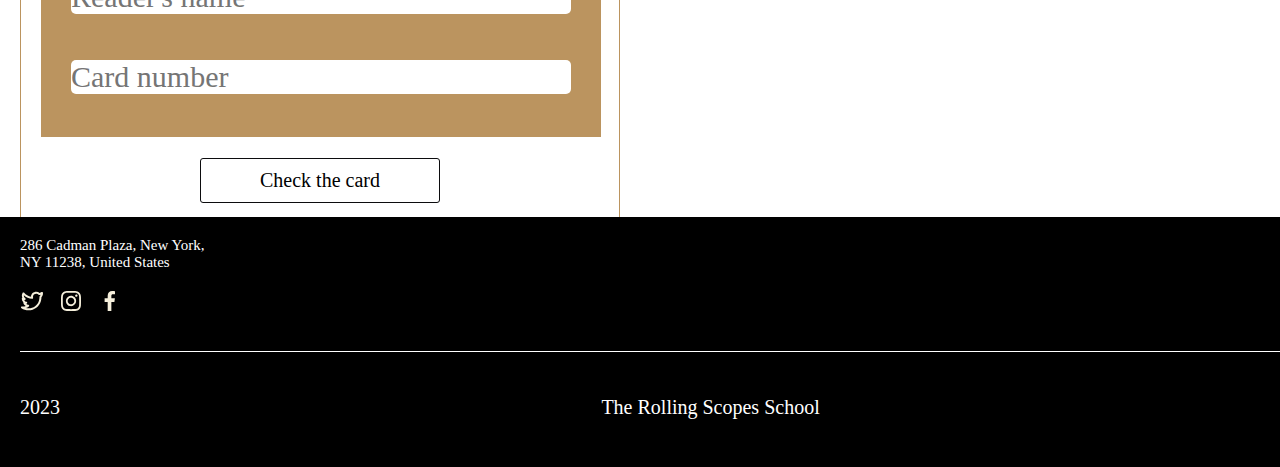
==== commit ce176fa8: "fix" ====
--- a/library/index.html
+++ b/library/index.html
@@ -23,19 +23,16 @@
           <li><a href="">Library Card</a></li>
         </ul>
       </nav>
-      <div class="header__icon"><img src="images/icon_profile.svg" alt="icon_profile" /></div>
+      <div class="header__icon"><img src="images/icon_profile.svg" alt="icon_profile">
+      </div>
     </header>
     <main class="main">
       <section class="welcome">
-        <div class="welcome__title">
-          <h1>Welcome <br>
-            to the Brooklyn <br>Library</h1>
-        </div>
+        <h1 class="welcome__title">Welcome <br>
+          to the Brooklyn <br>Library</h1>
       </section>
       <section class="about">
-        <div class="section-title">
-          <h2>About</h2>
-        </div>
+        <h2 class="section-title">About</h2>
         <div class="section-text">
           The Brooklyn Library is a free workspace, a large number of books and a cozy coffee shop inside 
         </div>
@@ -65,9 +62,7 @@
         </div>
       </section>
       <section class="favorites">
-        <div class="section-title">
-          <h2>Favorites</h2>
-        </div>
+        <h2 class="section-title">Favorites</h2>
         <div class="seasons">
           <form>
             <p>Pick favorites of season</p>
@@ -109,7 +104,7 @@
               </div>
             </div> 
             <div class="book__cover">
-              <img src="/gkonopelko-JSFEPRESCHOOL2023Q2/library/images/book-theBookEaters.jpg" alt="theBookEaters" />
+              <img src="/gkonopelko-JSFEPRESCHOOL2023Q2/library/images/book-theBookEaters.jpg" alt="theBookEaters">
             </div>
           </div>
           <div class="book">
@@ -133,7 +128,7 @@
               </div>
             </div> 
             <div class="book__cover">
-              <img src="/gkonopelko-JSFEPRESCHOOL2023Q2/library/images/book-cacle.jpg" alt="cacle" />
+              <img src="/gkonopelko-JSFEPRESCHOOL2023Q2/library/images/book-cacle.jpg" alt="cacle">
             </div>
           </div>
           <div class="book">
@@ -157,7 +152,7 @@
               </div>
             </div> 
             <div class="book__cover">
-              <img src="/gkonopelko-JSFEPRESCHOOL2023Q2/library/images/book-dante.jpg" alt="dante" />
+              <img src="/gkonopelko-JSFEPRESCHOOL2023Q2/library/images/book-dante.jpg" alt="dante">
             </div>
           </div>
           <div class="book">
@@ -181,7 +176,7 @@
               </div>
             </div> 
             <div class="book__cover">
-              <img src="/gkonopelko-JSFEPRESCHOOL2023Q2/library/images/book-theLastQueen.jpg" alt="queen" />
+              <img src="/gkonopelko-JSFEPRESCHOOL2023Q2/library/images/book-theLastQueen.jpg" alt="queen">
             </div>
           </div>
 
@@ -206,7 +201,7 @@
               </div>
             </div> 
             <div class="book__cover">
-              <img src="/gkonopelko-JSFEPRESCHOOL2023Q2/library/images/book-theBody.jpg" alt="body" />
+              <img src="/gkonopelko-JSFEPRESCHOOL2023Q2/library/images/book-theBody.jpg" alt="body">
             </div>
           </div>
           <div class="book disabled">
@@ -230,7 +225,7 @@
               </div>
             </div> 
             <div class="book__cover">
-              <img src="/gkonopelko-JSFEPRESCHOOL2023Q2/library/images/book-carry.jpg" alt="carry" />
+              <img src="/gkonopelko-JSFEPRESCHOOL2023Q2/library/images/book-carry.jpg" alt="carry">
             </div>
           </div>
           <div class="book disabled">
@@ -255,7 +250,7 @@
               </div>
             </div> 
             <div class="book__cover">
-              <img src="/gkonopelko-JSFEPRESCHOOL2023Q2/library/images/book-days.jpg" alt="days" />
+              <img src="/gkonopelko-JSFEPRESCHOOL2023Q2/library/images/book-days.jpg" alt="days">
             </div>
           </div>
           <div class="book disabled">
@@ -280,7 +275,7 @@
               </div>
             </div> 
             <div class="book__cover">
-              <img src="/gkonopelko-JSFEPRESCHOOL2023Q2/library/images/book-dominicana.jpg" alt="dominicana" />
+              <img src="/gkonopelko-JSFEPRESCHOOL2023Q2/library/images/book-dominicana.jpg" alt="dominicana">
             </div>
           </div>
 
@@ -306,7 +301,7 @@
               </div>
             </div> 
             <div class="book__cover">
-              <img src="/gkonopelko-JSFEPRESCHOOL2023Q2/library/images/book-crude.jpg" alt="Crude" />
+              <img src="/gkonopelko-JSFEPRESCHOOL2023Q2/library/images/book-crude.jpg" alt="Crude">
             </div>
           </div>
           <div class="book disabled">
@@ -331,7 +326,7 @@
               </div>
             </div> 
             <div class="book__cover">
-              <img src="/gkonopelko-JSFEPRESCHOOL2023Q2/library/images/book-letMy.jpg" alt="let" />
+              <img src="/gkonopelko-JSFEPRESCHOOL2023Q2/library/images/book-letMy.jpg" alt="let">
             </div>
           </div>
           <div class="book disabled">
@@ -356,7 +351,7 @@
               </div>
             </div> 
             <div class="book__cover">
-              <img src="/gkonopelko-JSFEPRESCHOOL2023Q2/library/images/book-theOctopus.jpg" alt="Octopus" />
+              <img src="/gkonopelko-JSFEPRESCHOOL2023Q2/library/images/book-theOctopus.jpg" alt="Octopus">
             </div>
           </div>
           <div class="book disabled">
@@ -381,7 +376,7 @@
               </div>
             </div> 
             <div class="book__cover">
-              <img src="/gkonopelko-JSFEPRESCHOOL2023Q2/library/images/book-shark.jpg" alt="Shark" />
+              <img src="/gkonopelko-JSFEPRESCHOOL2023Q2/library/images/book-shark.jpg" alt="Shark">
             </div>
           </div>
 
@@ -407,7 +402,7 @@
               </div>
             </div> 
             <div class="book__cover">
-              <img src="/gkonopelko-JSFEPRESCHOOL2023Q2/library/images/book-casual.jpg" alt="Casual" />
+              <img src="/gkonopelko-JSFEPRESCHOOL2023Q2/library/images/book-casual.jpg" alt="Casual">
             </div>
           </div>
           <div class="book disabled">
@@ -432,7 +427,7 @@
               </div>
             </div> 
             <div class="book__cover">
-              <img src="/gkonopelko-JSFEPRESCHOOL2023Q2/library/images/book-theGreat.jpg" alt="Great" />
+              <img src="/gkonopelko-JSFEPRESCHOOL2023Q2/library/images/book-theGreat.jpg" alt="Great">
             </div>
           </div>
           <div class="book disabled">
@@ -457,7 +452,7 @@
               </div>
             </div> 
             <div class="book__cover">
-              <img src="/gkonopelko-JSFEPRESCHOOL2023Q2/library/images/book-rickey.jpg" alt="Rickey" />
+              <img src="/gkonopelko-JSFEPRESCHOOL2023Q2/library/images/book-rickey.jpg" alt="Rickey">
             </div>
           </div>
           <div class="book disabled">
@@ -482,15 +477,13 @@
               </div>
             </div> 
             <div class="book__cover">
-              <img src="/gkonopelko-JSFEPRESCHOOL2023Q2/library/images/book-slug.jpg" alt="Slug" />
+              <img src="/gkonopelko-JSFEPRESCHOOL2023Q2/library/images/book-slug.jpg" alt="Slug">
             </div>
           </div>
         </div>
       </section>
       <section class="coffeeShop">
-        <div class="section-title">
-          <h2>Coffee shop</h2>
-        </div>
+        <h2 class="section-title">Coffee shop</h2>
         <div class="section-text">
             In our library, we have of cozy coffee shop, welcoming in customers with frothy cappuccinos and friendly conversation. 
 you can get a favorite book and read in coffee shop. Our barista to cook you best coffee, and also you can try desserts from bakery.
@@ -556,9 +549,7 @@
           </div>
       </section>
       <section class="contacts">
-        <div class="section-title">
-          <h2>Our Contacts</h2>
-        </div>
+        <h2 class="section-title">Our Contacts</h2>
         <div class="contacts__content">
           <div class="text-block">
             <b>For all Library inquiries:</b>
@@ -580,15 +571,13 @@
             </p>
           </div>
           <div class="map">
-            <img src="../library/images/map.jpg" alt="map" />
+            <img src="../library/images/map.jpg" alt="map">
           </div>
 
         </div>
       </section>
       <section class="libraryCard">
-        <div class="section-title">
-          <h2>Digital Library Cards</h2>
-        </div>
+        <h2 class="section-title">Digital Library Cards</h2>
         <div class="section__content">
           <div class="card__wrapper">
             <div class="card__find">
@@ -604,7 +593,7 @@
                     <input class="input" type="text" name="rname" id="rname" placeholder="Reader's name">
                   </div>
                   <div class="text-field">
-                    <label for="city"></label>
+                    <label for="cnumber"></label>
                     <input class="input" type="text" name="cnumber" id="cnumber" placeholder="Card number">
                   </div>
               </div>
@@ -624,16 +613,47 @@
           </div>
         </div>
       </section>
-      <section> </section>
-      <button>7kpl</button>
-      <input type="text"> 2kpl
-  
     </main>
     <footer class="footer">
-      fdf
-      <ul>
-          <li><a href=""></a></li>
-        </ul>
+      <div class="library__links">
+        <div class="adress">
+          <div class="library__adress">
+            286 Cadman Plaza, New York, <br> NY 11238, United States
+
+          </div>
+          <div class="social-links">
+            <div class="link"><a href="https://vk.com/grigori.konopelko">
+              <img src="../library/images/u_twitter-alt.svg">
+            </a></div>
+
+            <div class="link"><a href="https://vk.com/grigori.konopelko">
+              <img src="../library/images/u_instagram.svg">
+            </a></div>
+
+            <div class="link"><a href="https://vk.com/grigori.konopelko">
+              <img src="../library/images/u_facebook-f.svg">
+            </a></div>
+          </div>
+        </div>
+        <div class="timetable">
+          <p>Mon - Fri <br>
+            08:00 am - 07:00 pm</p>
+            <br>
+          <p>Sat - Sun <br>
+            10:00 am - 06:00 pm</p>
+
+        </div>
+      </div>
+      <div class="school__links">
+        <div>2023</div>
+        <a href="https://rs.school/js-stage0/">
+          The Rolling Scopes School
+        </a>
+        <a href="https://github.com/GKonopelko">
+          Grigori
+        </a>
+        
+      </div>
     </footer>
   </div>
 </body>
--- a/library/styles/style.css
+++ b/library/styles/style.css
@@ -130,11 +130,12 @@
 
 .menu ul li a{
   color: var(--white);
-  transition: all ease 0.3s;
+  transition: all ease 0.2s;
 }
 
 .menu ul li:hover a{
   color: var(--beige);
+  transition: all 0.5s ease;
 }
 
 
@@ -228,6 +229,7 @@
 
 .pagination__button:hover .dot{
   background-color: var(--beige);
+  transition: all 0.2s ease;
 }
 
 .pagination__button .dot{
@@ -390,10 +392,13 @@
   position: absolute;
   left: 20px;
   bottom: 15px;
+  transition: all 0.2s ease;
 }
 
 .book__button:hover {
     background-color: var(--beige);
+    border: none;
+    transition: all 0.5s ease;
 }
 
 .disabled {
@@ -569,6 +574,14 @@
   text-align: center;
   background-color: var(--white);
   border: 1px solid var(--lblack);
+  transition: all 0.2s ease;
+  border-radius: 3px;
+}
+
+.card__button:hover {
+  background-color: var(--beige);
+  border: none;
+  transition: all 0.5s ease;
 }
 
 
@@ -610,10 +623,13 @@
   font-weight: bold;
   border-radius: 3px;
   border: 1px solid;
+  transition: all 0.2s ease;
 }
 
 .sign-button:hover{
-  color:var(--beige);
+  background-color:var(--beige);
+  border:none;
+  transition: all 0.5s ease;
 }
 
 /* Main  */
@@ -621,6 +637,52 @@
 
 /* Footer */
 .footer{
-  background: blue;
-}
+  height: 250px;
+  background: var(--black);
+  padding: 20px;
+  width: 100%;
+  color: var(--white);
+}
+
+.library__links {
+  display: flex;
+  justify-content: space-between;
+}
+
+.adress {
+  text-align: left;
+}
+
+.social-links{
+ display: flex;
+}
+
+.link {
+  width: 24px;
+  height: 24px;
+  margin: 18px 15px 38px 0;
+}
+
+.school__links {
+  border-top: 1px solid var(--white);
+}
+
+.timetable {
+  text-align: right;
+}
+
+.school__links {
+  display:flex;
+  justify-content: space-between;
+  padding: 44px 0;
+  font-size: 20px;
+  
+}
+
+.school__links a {
+  color: var(--white);
+}
+
+
+
 /* Footer */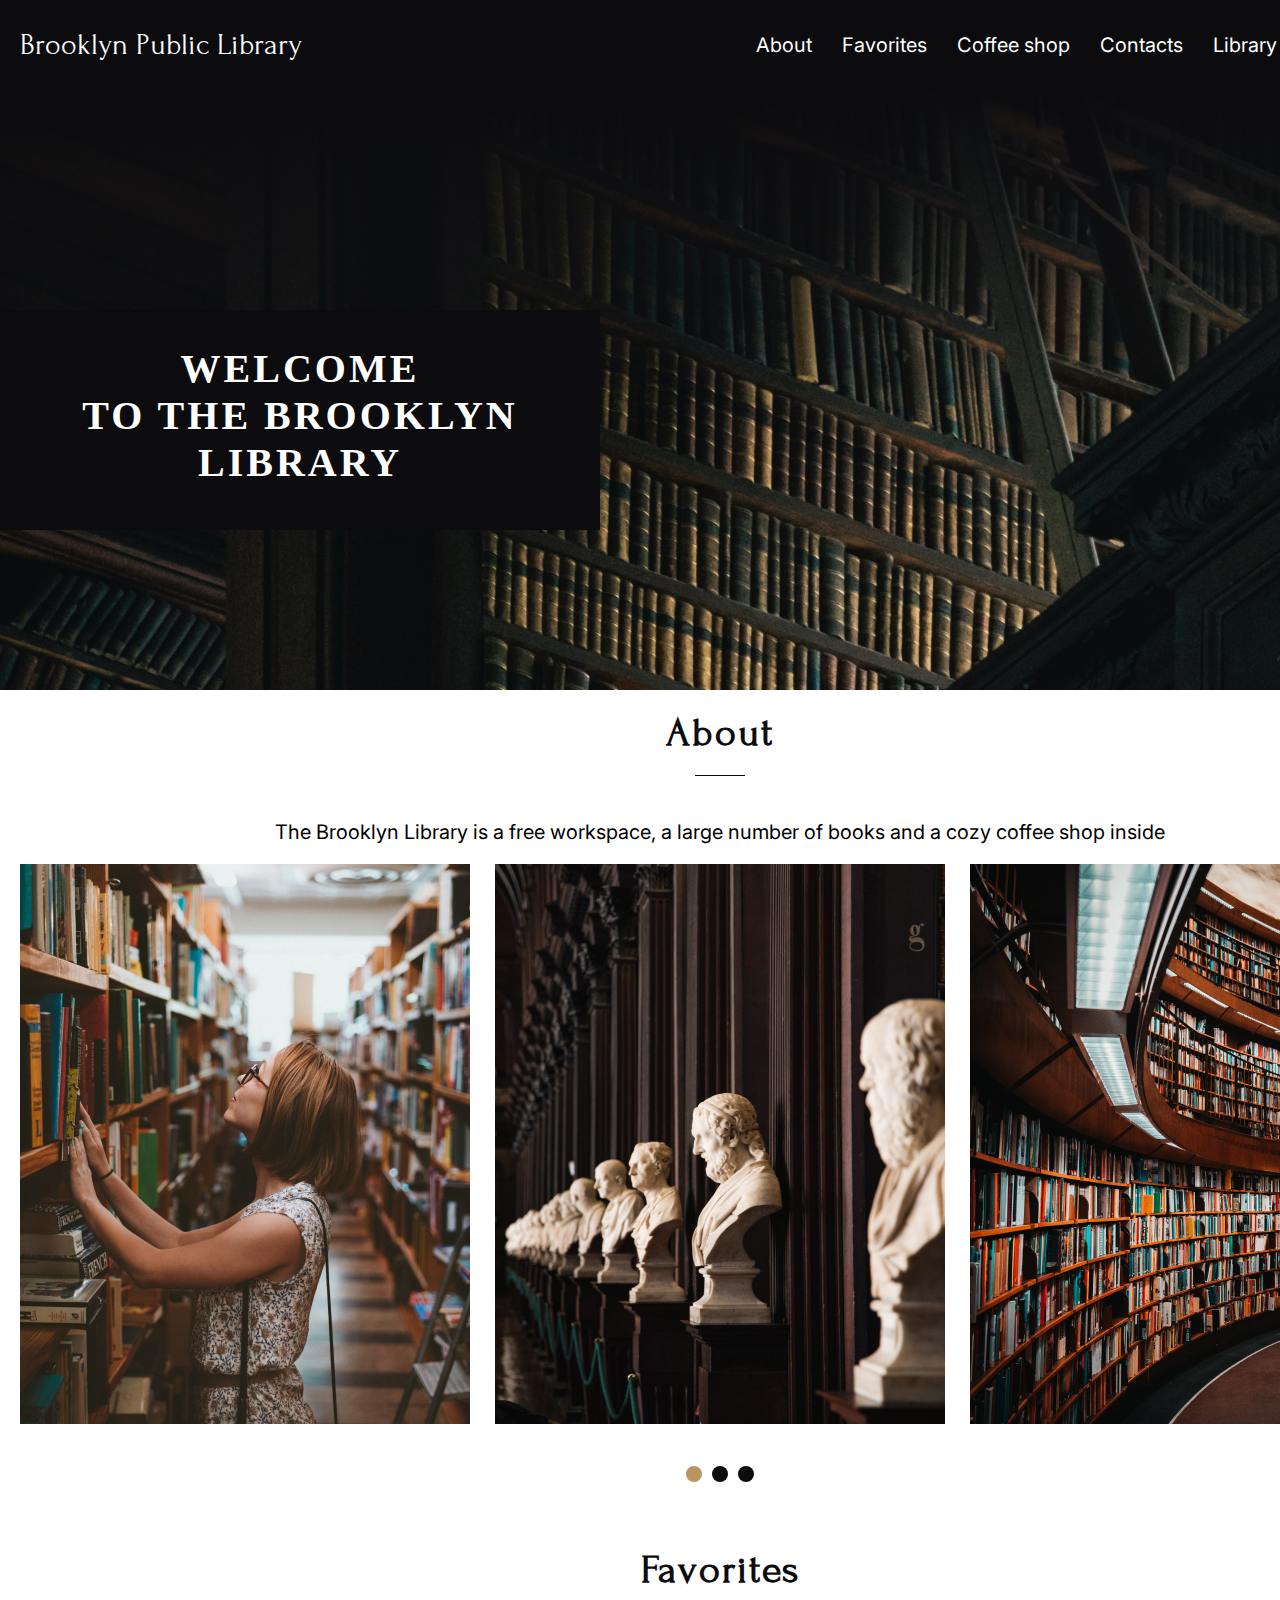
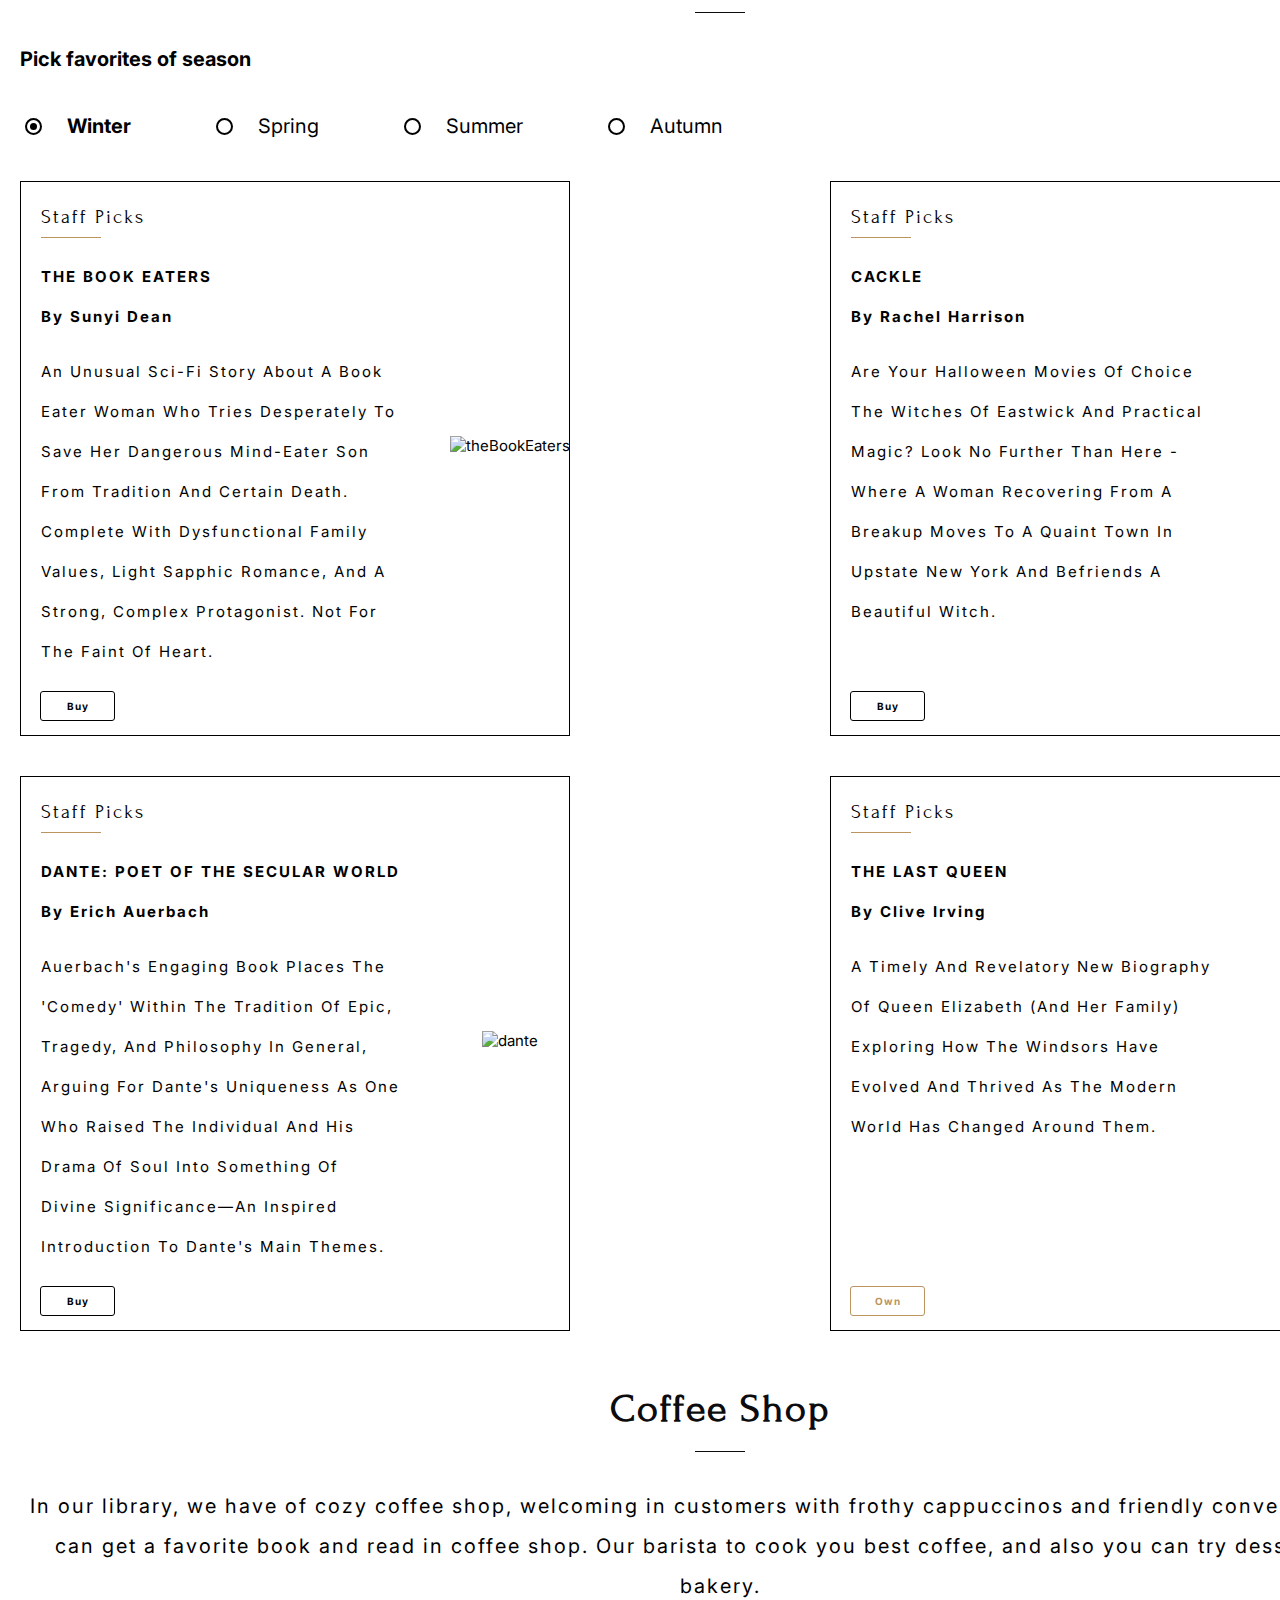
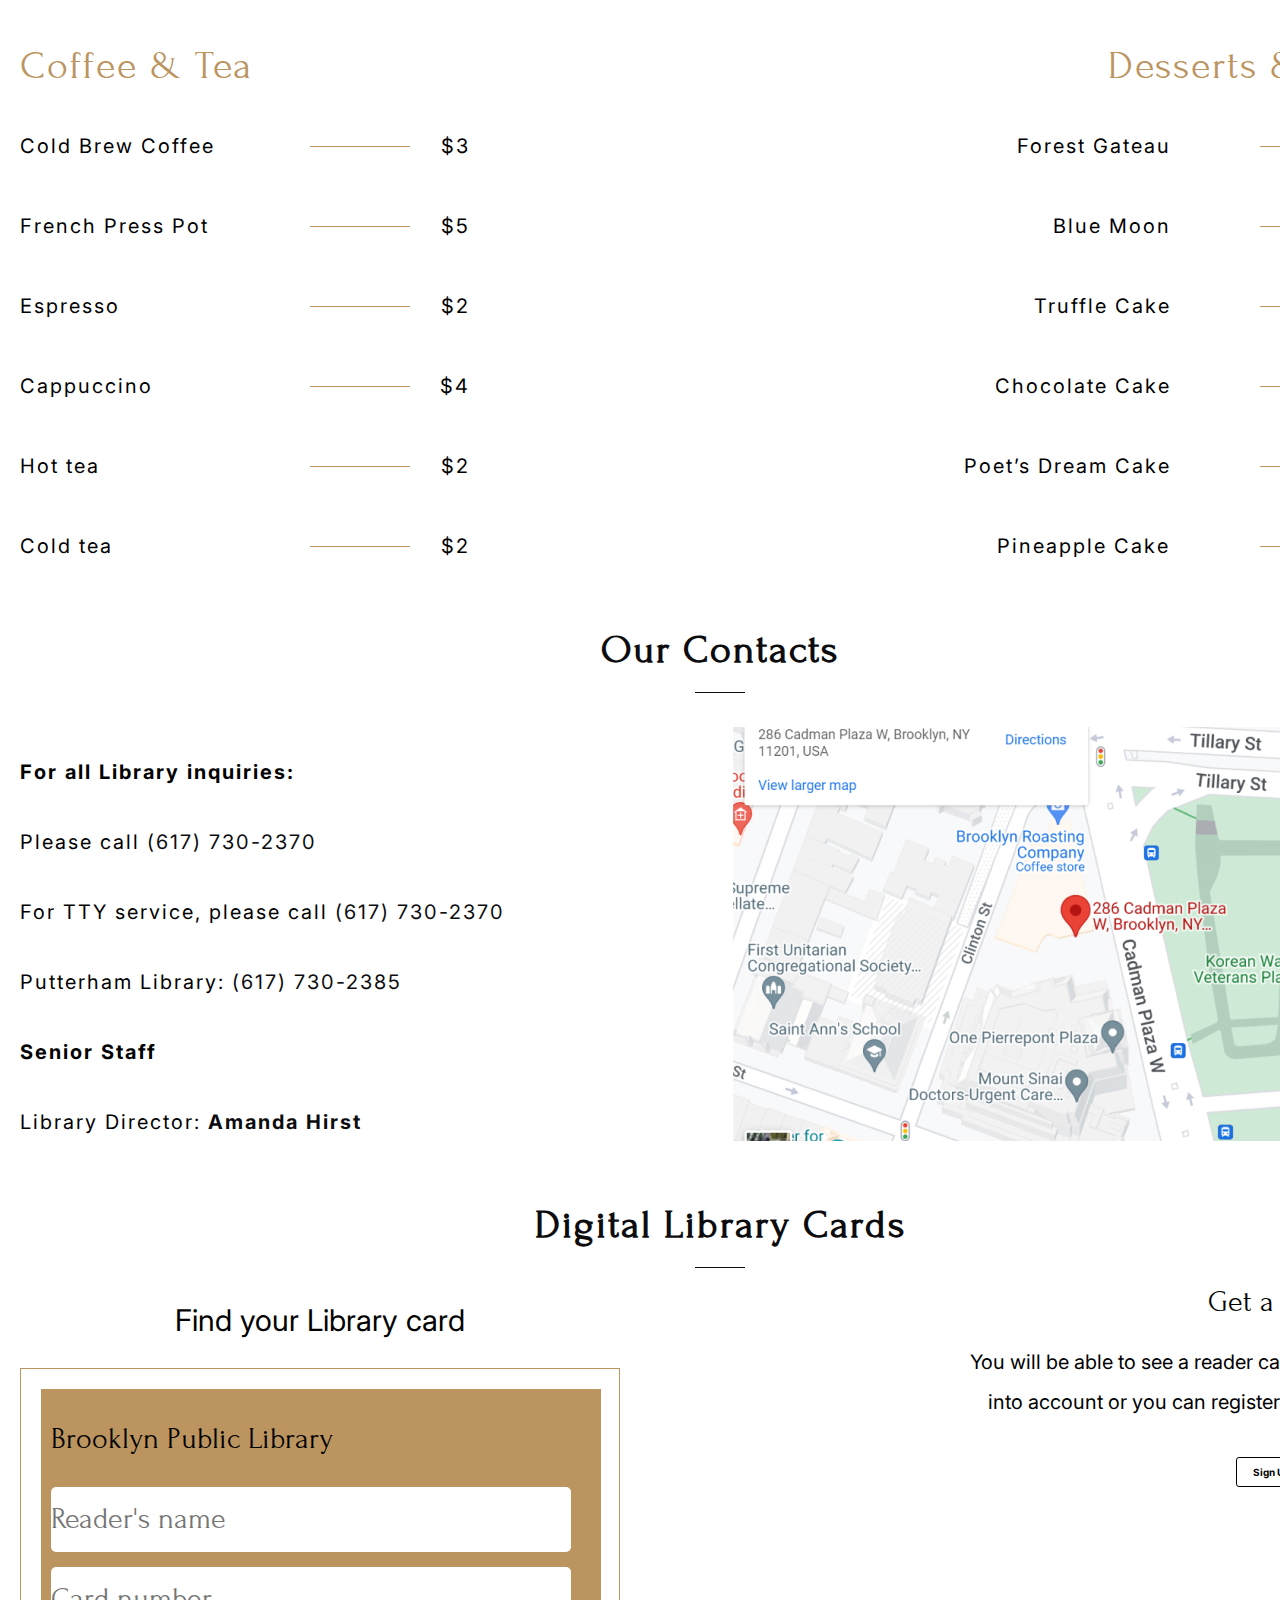
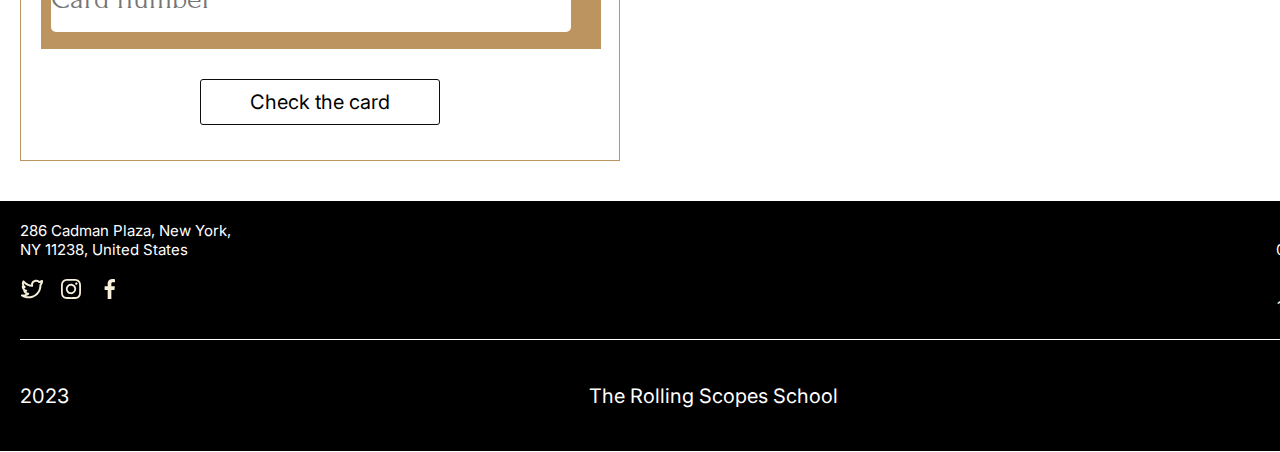
==== commit 71e89cb1: "vse" ====
--- a/library/index.html
+++ b/library/index.html
@@ -5,7 +5,14 @@
   <meta name="viewport" content="width=device-width, initial-scale=1.0">
   <title>Library</title>
   <link href="styles/style.css" rel="stylesheet">
-  <link rel="icon" href="../library/images/welcome.jpg">
+  <link rel="apple-touch-icon" sizes="180x180" href="../library/images/favicon/apple-touch-icon.png">
+<link rel="icon" type="image/png" sizes="32x32" href="../library/images/favicon/favicon-32x32.png">
+<link rel="icon" type="image/png" sizes="16x16" href="../library/images/favicon/favicon-16x16.png">
+<link rel="manifest" href="/site.webmanifest">
+
+<link rel="preconnect" href="https://fonts.googleapis.com">
+<link rel="preconnect" href="https://fonts.gstatic.com" crossorigin>
+<link href="https://fonts.googleapis.com/css2?family=Forum&family=Inter:wght@400;700&display=swap" rel="stylesheet">
 
 </head>
 <body class="body">
@@ -16,11 +23,11 @@
       </div>
       <nav class="menu">
         <ul>
-          <li><a href="">About</a></li>
-          <li><a href="">Favorites</a></li>
-          <li><a href="">Coffee shop</a></li>
-          <li><a href="">Contacts</a></li>
-          <li><a href="">Library Card</a></li>
+          <li><a href="#about">About</a></li>
+          <li><a href="#favorites">Favorites</a></li>
+          <li><a href="#coffee">Coffee shop</a></li>
+          <li><a href="#contacts">Contacts</a></li>
+          <li><a href="#card">Library Card</a></li>
         </ul>
       </nav>
       <div class="header__icon"><img src="images/icon_profile.svg" alt="icon_profile">
@@ -31,7 +38,7 @@
         <h1 class="welcome__title">Welcome <br>
           to the Brooklyn <br>Library</h1>
       </section>
-      <section class="about">
+      <section class="about"  id="about">
         <h2 class="section-title">About</h2>
         <div class="section-text">
           The Brooklyn Library is a free workspace, a large number of books and a cozy coffee shop inside 
@@ -61,7 +68,7 @@
           </div>
         </div>
       </section>
-      <section class="favorites">
+      <section class="favorites" id="favorites">
         <h2 class="section-title">Favorites</h2>
         <div class="seasons">
           <form>
@@ -170,8 +177,8 @@
                 <div class="book__description">
                   A timely and revelatory new biography of Queen Elizabeth (and her family) exploring how the Windsors have evolved and thrived as the modern world has changed around them.     
                 </div>
-                <button class="book__button" type="button">
-                  Buy
+                <button class="book__button button__dis" type="button" disabled>
+                  Own
                 </button>
               </div>
             </div> 
@@ -482,7 +489,7 @@
           </div>
         </div>
       </section>
-      <section class="coffeeShop">
+      <section class="coffeeShop" id="coffee">
         <h2 class="section-title">Coffee shop</h2>
         <div class="section-text">
             In our library, we have of cozy coffee shop, welcoming in customers with frothy cappuccinos and friendly conversation. 
@@ -548,7 +555,7 @@
 
           </div>
       </section>
-      <section class="contacts">
+      <section class="contacts" id="contacts">
         <h2 class="section-title">Our Contacts</h2>
         <div class="contacts__content">
           <div class="text-block">
@@ -576,7 +583,7 @@
 
         </div>
       </section>
-      <section class="libraryCard">
+      <section class="libraryCard" id="card">
         <h2 class="section-title">Digital Library Cards</h2>
         <div class="section__content">
           <div class="card__wrapper">
@@ -623,15 +630,15 @@
           </div>
           <div class="social-links">
             <div class="link"><a href="https://vk.com/grigori.konopelko">
-              <img src="../library/images/u_twitter-alt.svg">
+              <img src="../library/images/u_twitter-alt.svg" alt="twitter">
             </a></div>
 
             <div class="link"><a href="https://vk.com/grigori.konopelko">
-              <img src="../library/images/u_instagram.svg">
+              <img src="../library/images/u_instagram.svg" alt="inst">
             </a></div>
 
             <div class="link"><a href="https://vk.com/grigori.konopelko">
-              <img src="../library/images/u_facebook-f.svg">
+              <img src="../library/images/u_facebook-f.svg" alt="fb">
             </a></div>
           </div>
         </div>
--- a/library/styles/style.css
+++ b/library/styles/style.css
@@ -110,20 +110,16 @@
   font-family: Forum;
   font-size: 30px;
   line-height: 50%;
-  width: 768px;
+  width: 700px;
   text-align: left;
 }  
 
 .menu ul {
   display: flex;
-  align-items: center;
-  justify-content: center;
 }
 
 .menu ul li{
   padding-right: 30px;
-  font-family: Regular;
-  font-size: 20px;
   color: var(--white);
   cursor: pointer;
 }
@@ -131,6 +127,8 @@
 .menu ul li a{
   color: var(--white);
   transition: all ease 0.2s;
+  font-family: Inter;
+  font-size: 20px;
 }
 
 .menu ul li:hover a{
@@ -183,7 +181,8 @@
   font-size: 40px;
   letter-spacing: 2px;
   color:var(--lblack);
-  height: 100px;
+  height: 60px;
+  text-transform: capitalize;
 }
 
 .section-title::after {
@@ -199,7 +198,7 @@
   font-style: Inter;
   font-size: 20px;
   color: var(--black);
-  margin: 60px 0 20px 0;
+  margin: 50px 0 20px 0;
 }
 
 
@@ -211,16 +210,16 @@
 
 .carousel-pagination {
   display: flex;
-  height: 80px;
+  height: 100px;
   justify-content: center;
   align-items: center;
+  margin-bottom: 20px;
 
 }
 
 .pagination__button {
   width:26px;
   height: 26px;
-  margin: 10px;
   display: flex;
   justify-content: center;
   align-items: center;
@@ -247,20 +246,18 @@
 
 .favorites {
   height: 1439px;
-  padding: 20px;
+  padding: 20px 20px 0px 20px;
 }
 
 .seasons {
   font-size: 20px;
   text-align: left;
-  padding: 80px 0 0 0;
-}
-
-.seasons form{
-  padding: 40px 0px 0px 0px;
-}
+  /* padding: 30px; */
+}
+
 
 .seasons form p{
+  margin-top: 40px;
   padding-bottom: 40px;
   font-weight: bold;
 }
@@ -273,7 +270,7 @@
 }
 
 .radiobtns label {
-  margin-right: 90px;
+  margin-right: 80px;
 }
 
 .custom {
@@ -333,7 +330,7 @@
 }
 
 .book__wrapper {
-  width: 395px;
+  width: 400px;
   height: 555px;
   padding: 15px 20px;
   text-align: left;
@@ -354,6 +351,7 @@
   font-size: 20px;
   line-height: 40px;
   height: 60px;
+  letter-spacing: 2px;
 }
 
 .staff::after {
@@ -365,16 +363,20 @@
 }
 
 .book__title{
-  font-size: 20px;
+  font-size: 15px;
   font-weight: bold;
   text-transform: uppercase;
+  letter-spacing: 2px;
+  width: 100%;
 }
 
 .book__author {
   font-weight: bold;
+  letter-spacing: 2px;
 }
 
 .book__description {
+  padding-top: 15px;
   letter-spacing: 2px;
   text-transform: capitalize;
 }
@@ -401,23 +403,29 @@
     transition: all 0.5s ease;
 }
 
+.button__dis {
+  color: var(--beige);
+  cursor:default;
+  pointer-events: none;
+}
+
 .disabled {
   display: none;
 }
 
 .coffeeShop {
-  margin-top: 60px;
  padding: 20px 20px 40px 20px;
  height:841px;
  width:100%;
 }
 
+.coffeeShop .section-title {
+  height: 50px;
+}
 
 .coffeeShop .section-text {
-  letter-spacing: 2px;
-  padding: 20px;
-  margin: 70px 0 0 0;
-  height:120px;
+  line-height: 40px;
+  letter-spacing: 2px;
 }
 
 .shop__menu {
@@ -427,12 +435,12 @@
 
 .menu-left{
   height: 520px;
-  width:418px
+  width:450px
 }
 
 .menu-right{
   height: 520px;
-  width:482px;
+  width:500px;
 }
 
 .menu-right .menu__title{
@@ -463,7 +471,7 @@
 }
 
 .name {
-  padding-right: 191px;
+  padding-right: 210px;
 }
 
 .price::before {
@@ -493,15 +501,16 @@
 .text-block {
   width: 503px;
   height: 414px;
-  margin-top: 40px;
+  margin-top: 50px;
   padding-bottom: 34px;
   display: flex;
   flex-direction: column;
   justify-content: space-around;
   align-items:flex-start;
   font-size: 20px;
-  line-height: 60px;
+  line-height: 70px;
   text-align: left;
+  letter-spacing: 2px;
 }
 
 .map {
@@ -520,24 +529,25 @@
 }
 
 .libraryCard {
-  height: 575px;
+  /* height: 575px; */
   padding: 20px 20px 40px 20px;
 }
 
 .card__wrapper{
-  height: 453px;
+  /* height: 453px; */
   width: 600px;
   margin-top: 40px;
 }
 
 .card__find {
   font-size: 30px;
+  margin-bottom: 30px;
 }
 
 .card__box {
-height: 386px;
+/* height: 386px; */
 width: 600px;
-padding: 20px 20px 30px 20px;
+padding: 20px;
 border: 1px solid var(--beige);
 font-size: 30px;
 font-family: Forum;
@@ -547,7 +557,7 @@
 .card {
   width:560px;
   text-align: left;
-  padding: 20px;
+  padding: 10px;
   background: var(--beige);
 
 }
@@ -560,22 +570,24 @@
   font-family: Forum;
   font-size: 30px;
   background-color: var(--white);
-  margin: 10px;
+  /* margin: 10px; */
   border-radius: 5px;
   color: var(--gray);
-  width: 500px;
+  width: 520px;
+  height: 65px;
 }
 
 .card__button {
   font-family: Inter;
   font-size: 20px;
   width: 240px;
-  padding: 10px 40px;
+  padding: 10px 20px;
   text-align: center;
   background-color: var(--white);
   border: 1px solid var(--lblack);
   transition: all 0.2s ease;
   border-radius: 3px;
+  margin-top: 30px;
 }
 
 .card__button:hover {
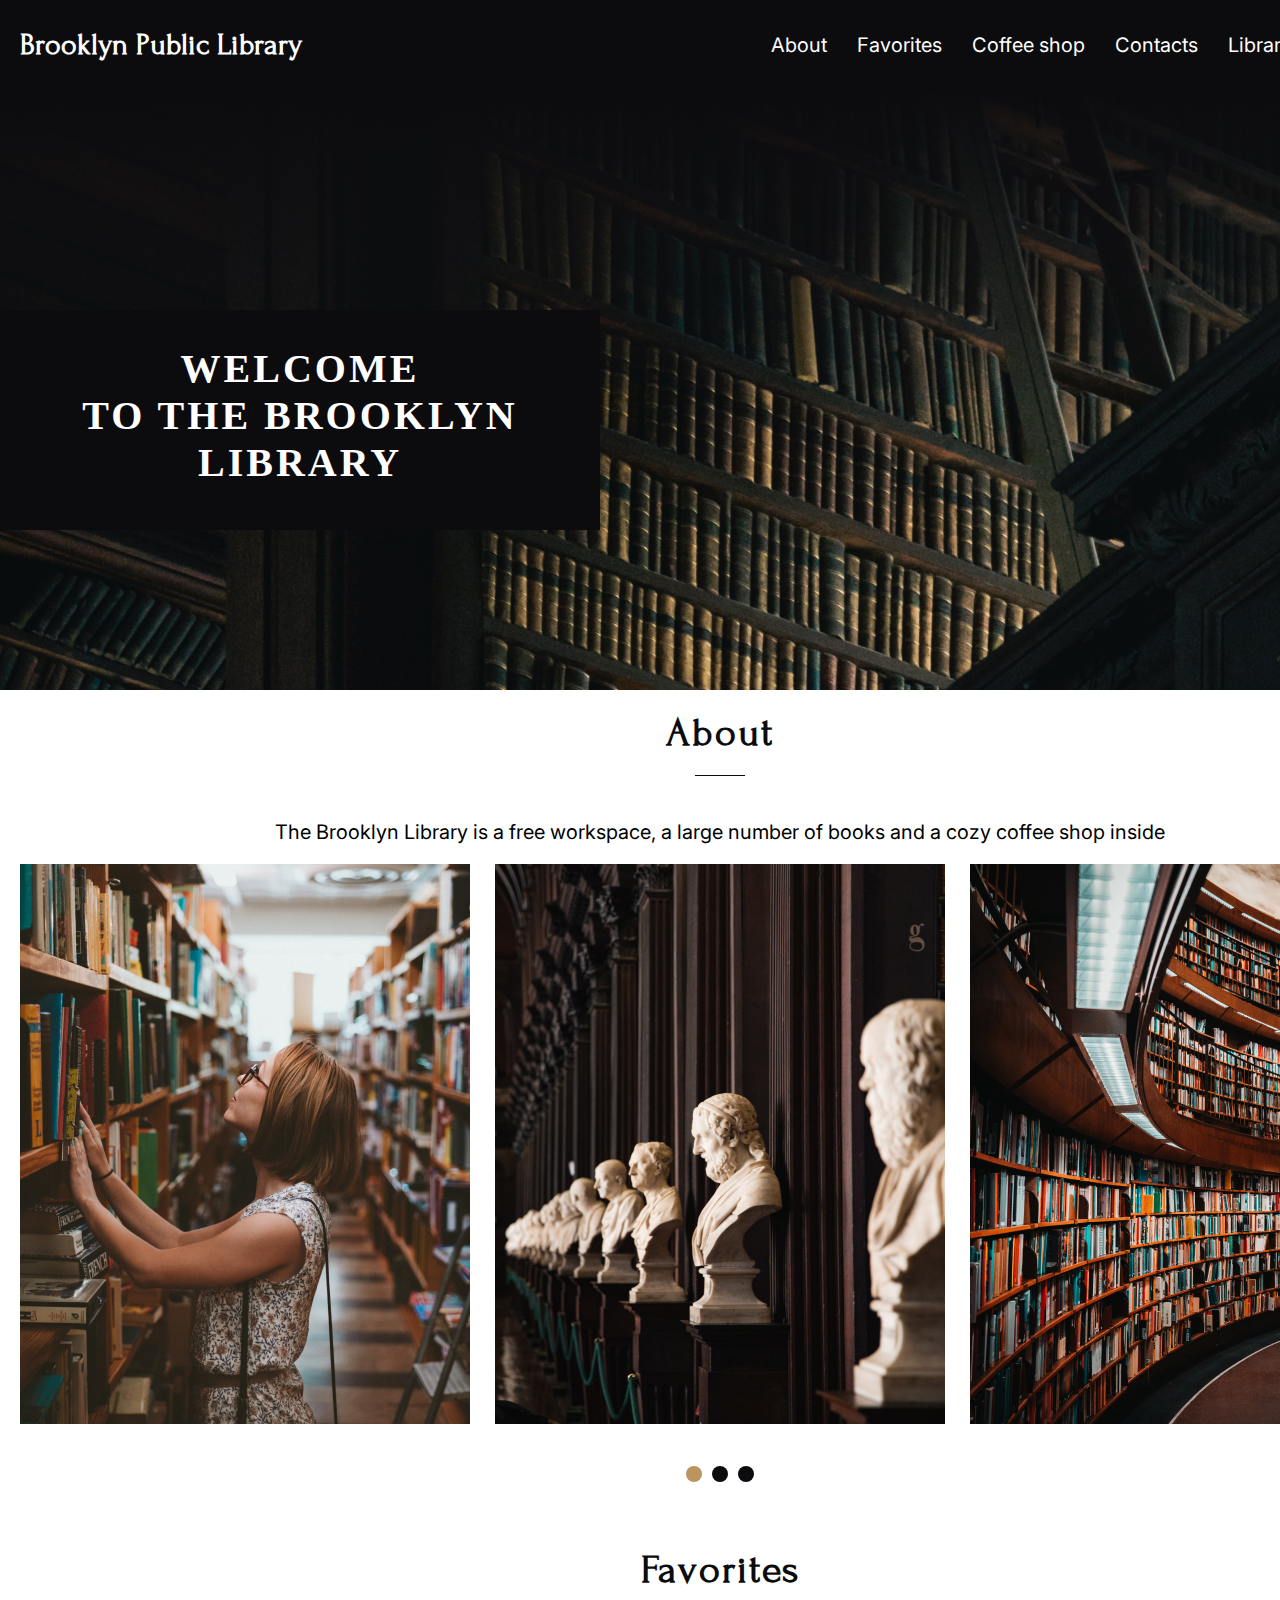
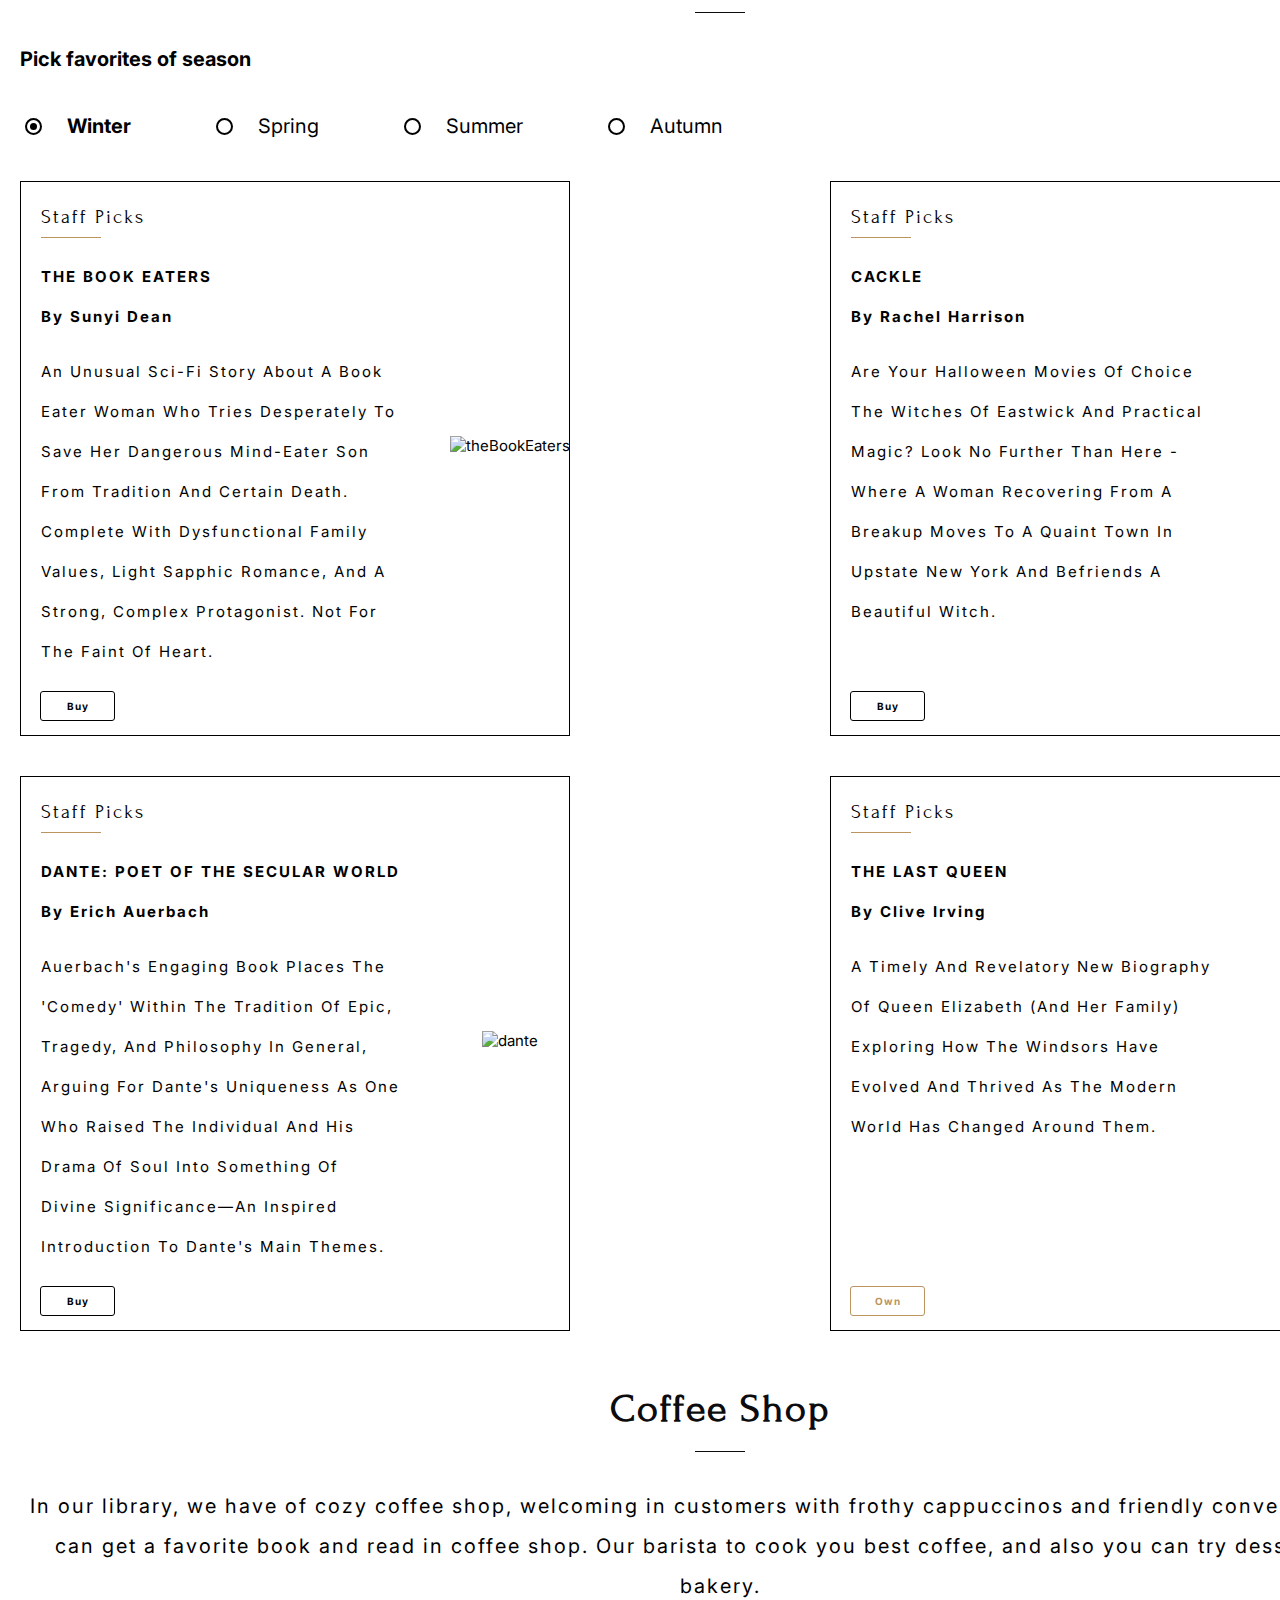
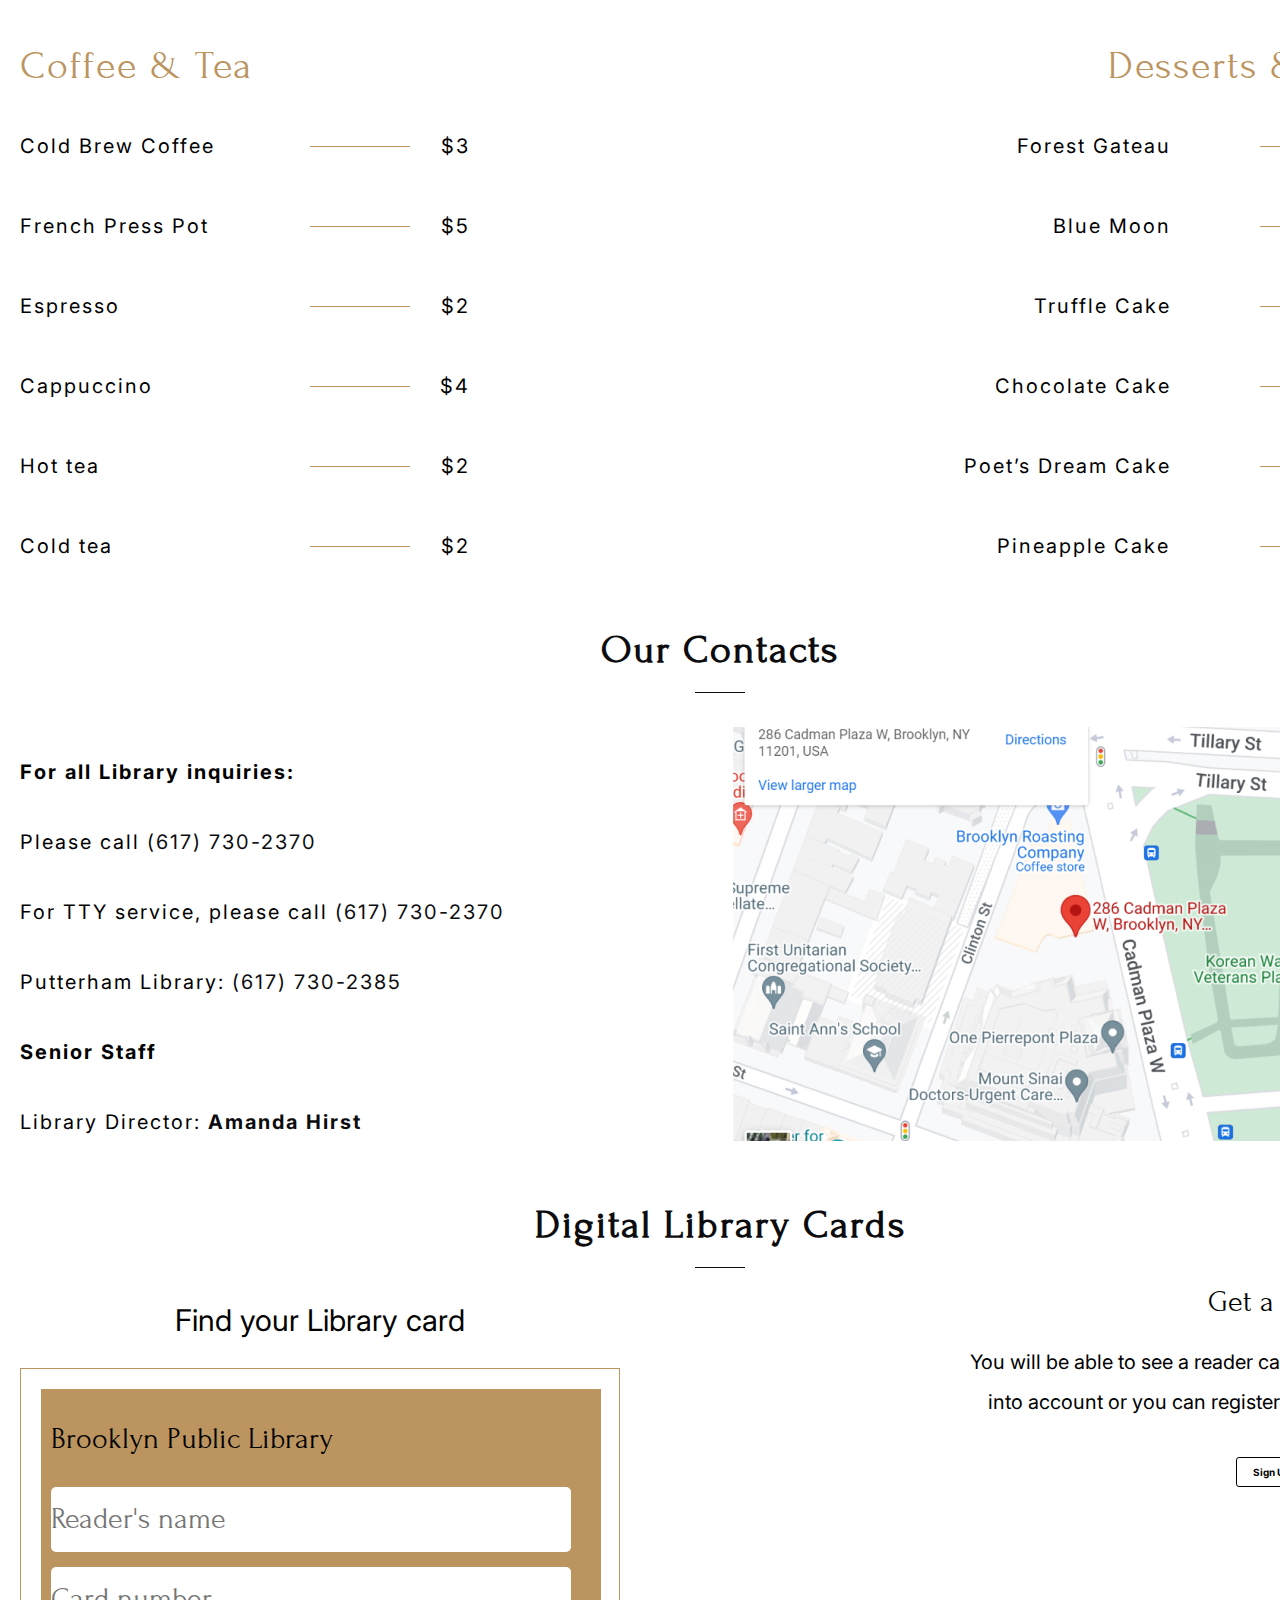
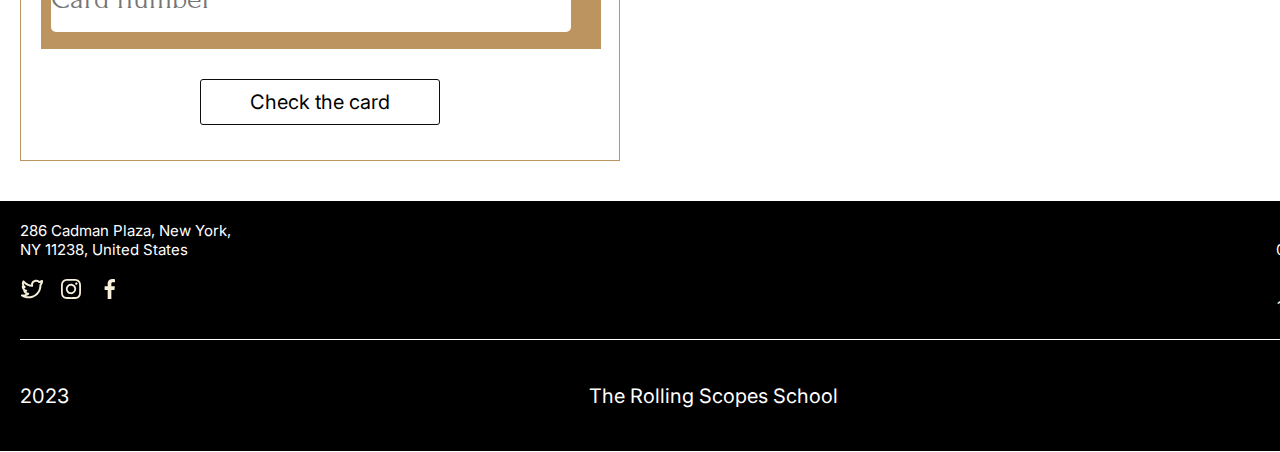
==== commit ca72b418: "fix2" ====
--- a/library/index.html
+++ b/library/index.html
@@ -18,9 +18,9 @@
 <body class="body">
   <div class="wrapper">
     <header class="header">
-      <div class="logo">
+      <h1 class="logo">
         Brooklyn Public Library
-      </div>
+      </h1>
       <nav class="menu">
         <ul>
           <li><a href="#about">About</a></li>
@@ -35,8 +35,9 @@
     </header>
     <main class="main">
       <section class="welcome">
-        <h1 class="welcome__title">Welcome <br>
-          to the Brooklyn <br>Library</h1>
+        <h2 class="welcome__title">Welcome <br>
+          to the Brooklyn <br>Library
+        </h2>
       </section>
       <section class="about"  id="about">
         <h2 class="section-title">About</h2>
@@ -628,19 +629,19 @@
             286 Cadman Plaza, New York, <br> NY 11238, United States
 
           </div>
-          <div class="social-links">
-            <div class="link"><a href="https://vk.com/grigori.konopelko">
+          <ul class="social-links">
+            <li class="link"><a href="https://vk.com/grigori.konopelko">
               <img src="../library/images/u_twitter-alt.svg" alt="twitter">
-            </a></div>
-
-            <div class="link"><a href="https://vk.com/grigori.konopelko">
+            </a></li>
+
+            <li class="link"><a href="https://vk.com/grigori.konopelko">
               <img src="../library/images/u_instagram.svg" alt="inst">
-            </a></div>
-
-            <div class="link"><a href="https://vk.com/grigori.konopelko">
+            </a></li>
+
+            <li class="link"><a href="https://vk.com/grigori.konopelko">
               <img src="../library/images/u_facebook-f.svg" alt="fb">
-            </a></div>
-          </div>
+            </a></li>
+          </ul>
         </div>
         <div class="timetable">
           <p>Mon - Fri <br>
--- a/library/styles/style.css
+++ b/library/styles/style.css
@@ -124,6 +124,10 @@
   cursor: pointer;
 }
 
+.menu ul li:last-child{
+  padding-right: 0px;
+}
+
 .menu ul li a{
   color: var(--white);
   transition: all ease 0.2s;
@@ -160,7 +164,7 @@
   background-color: var(--lblack);
 }
 
-h1 {
+.welcome h2 {
   font-family: Regular;
   font-size: 40px;
   letter-spacing: 3px;
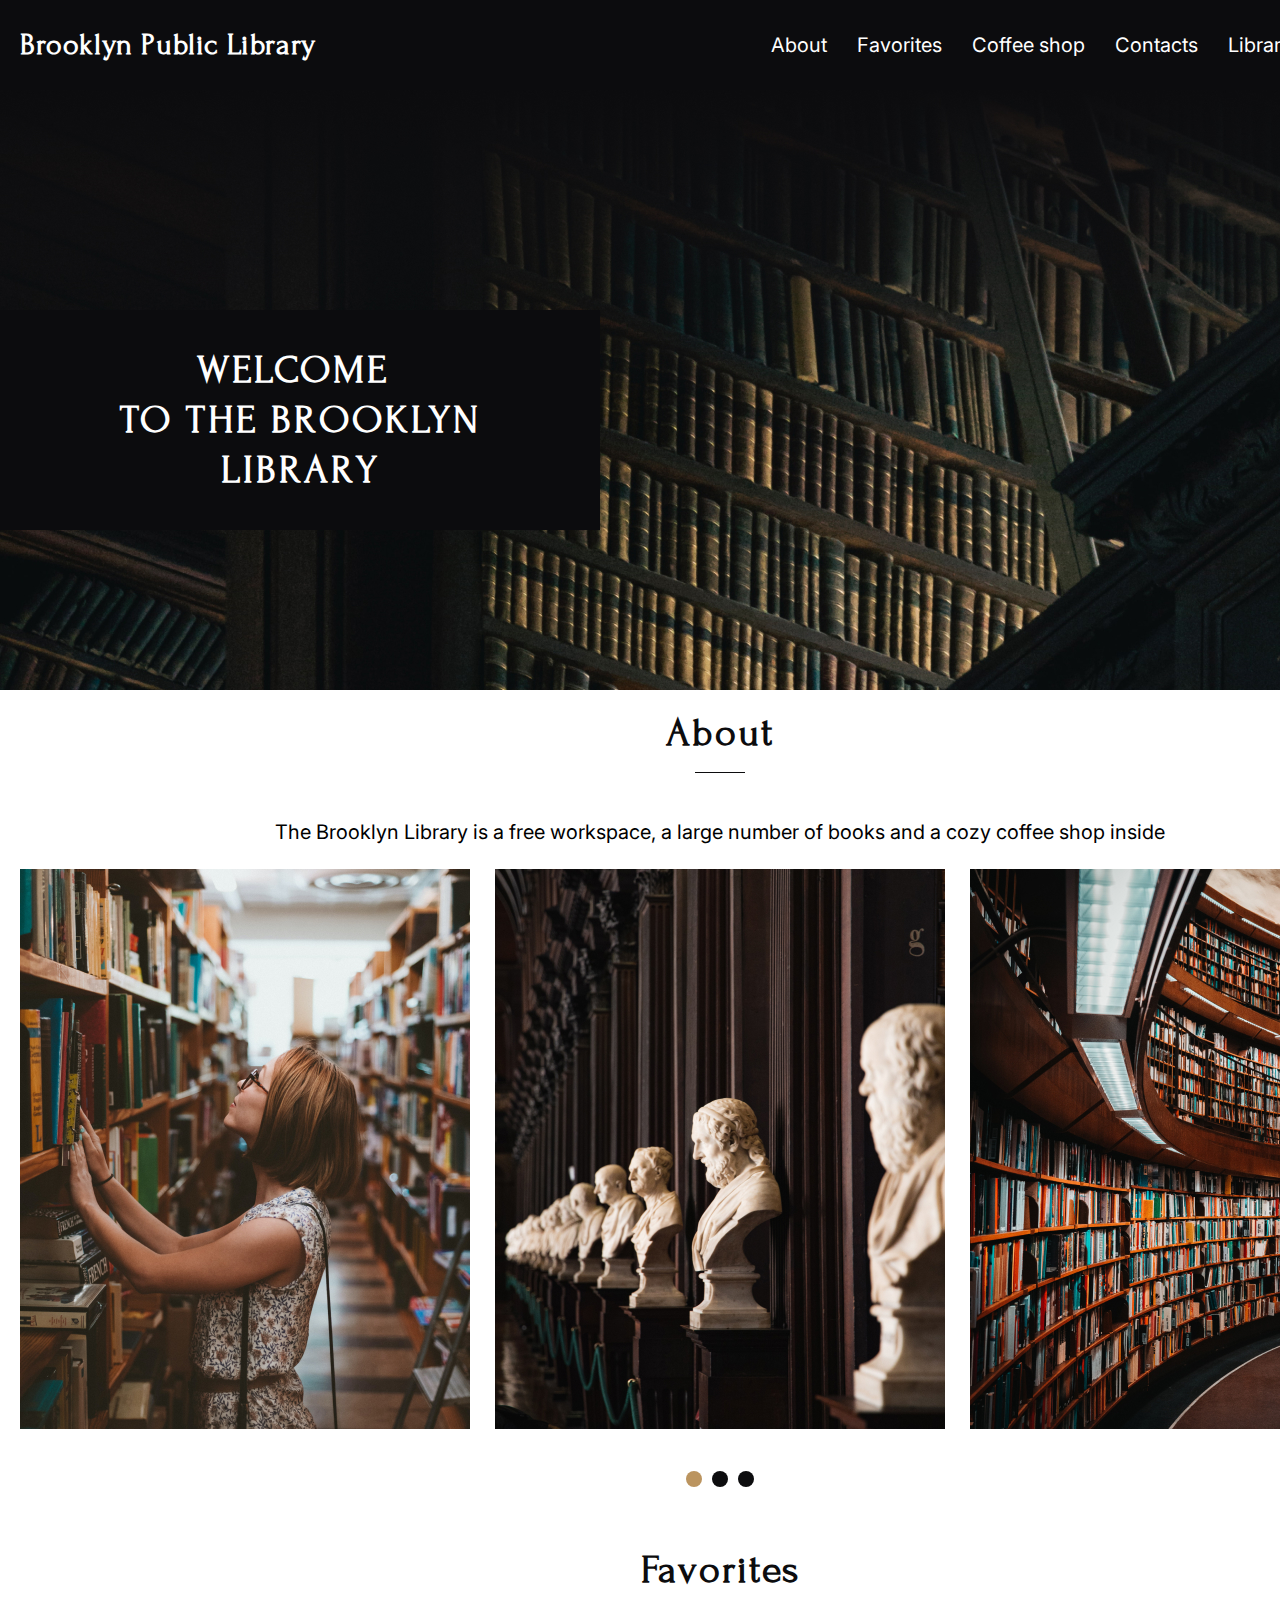
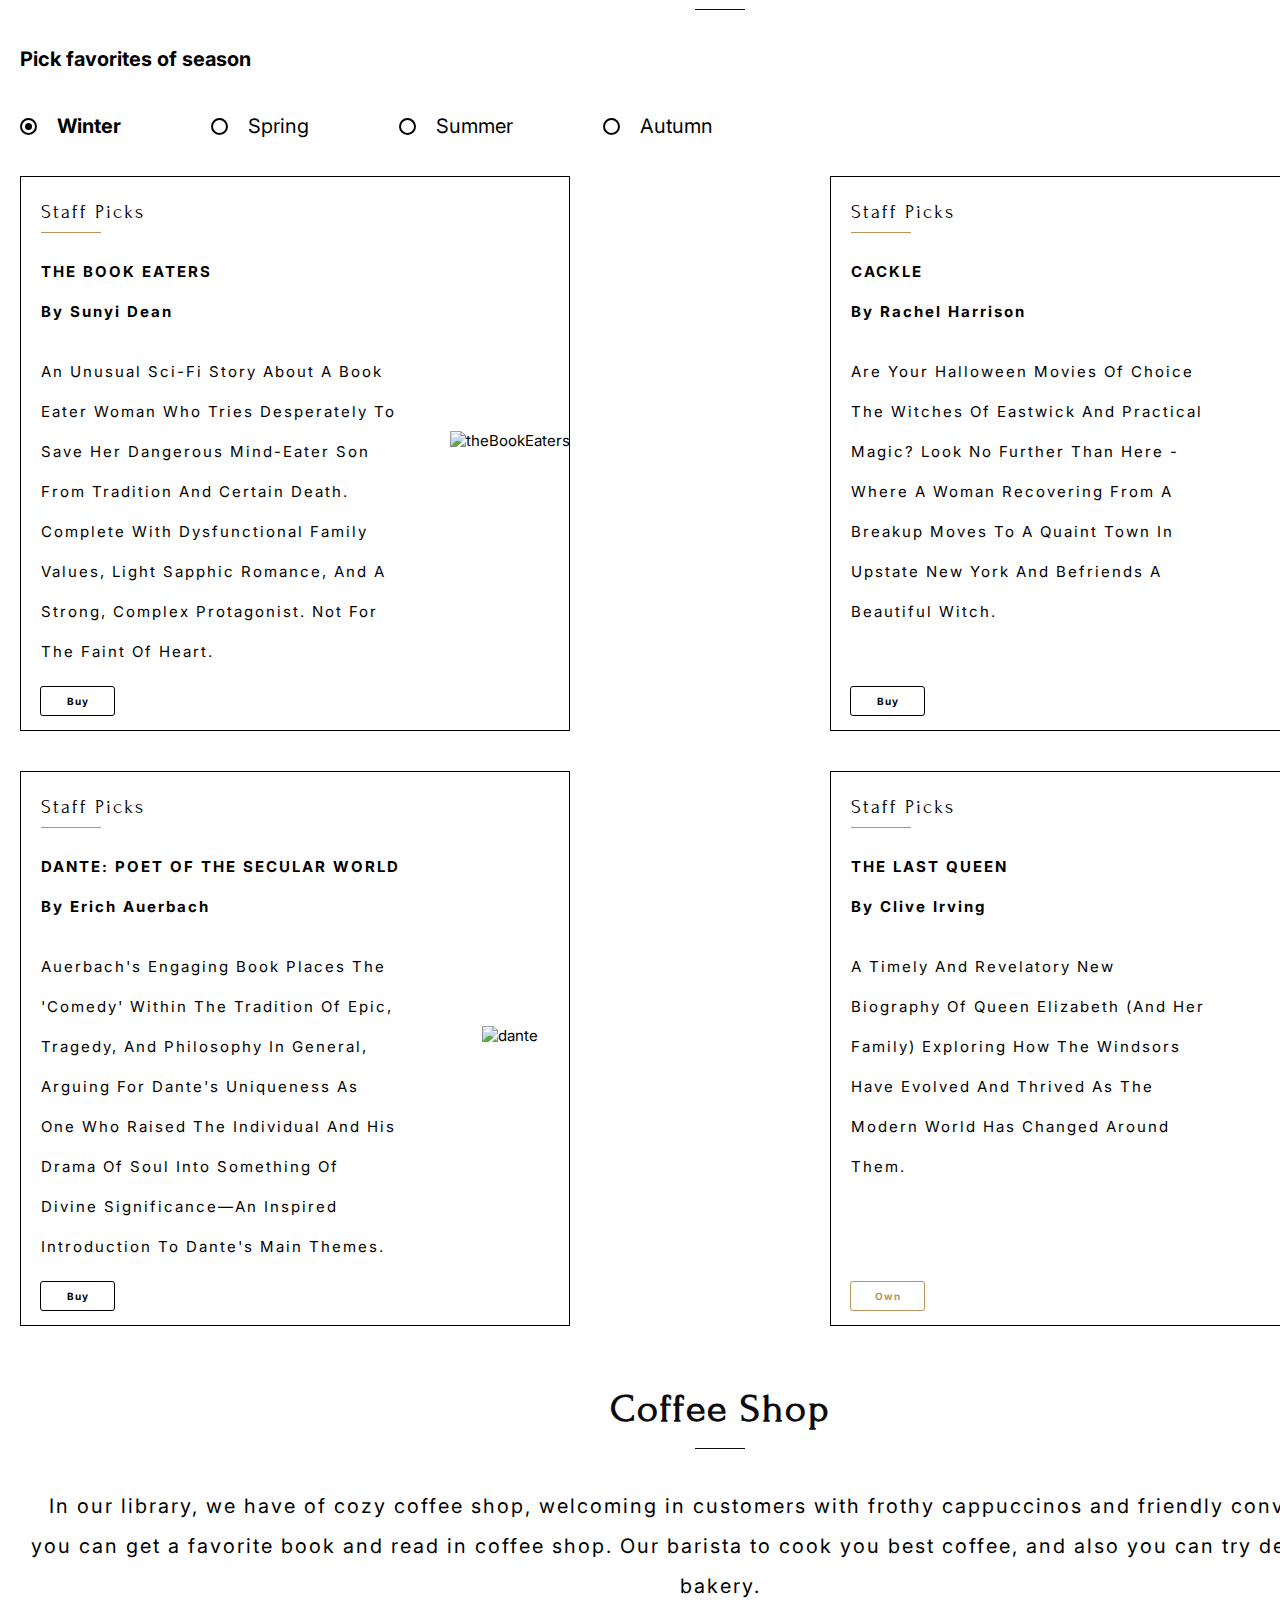
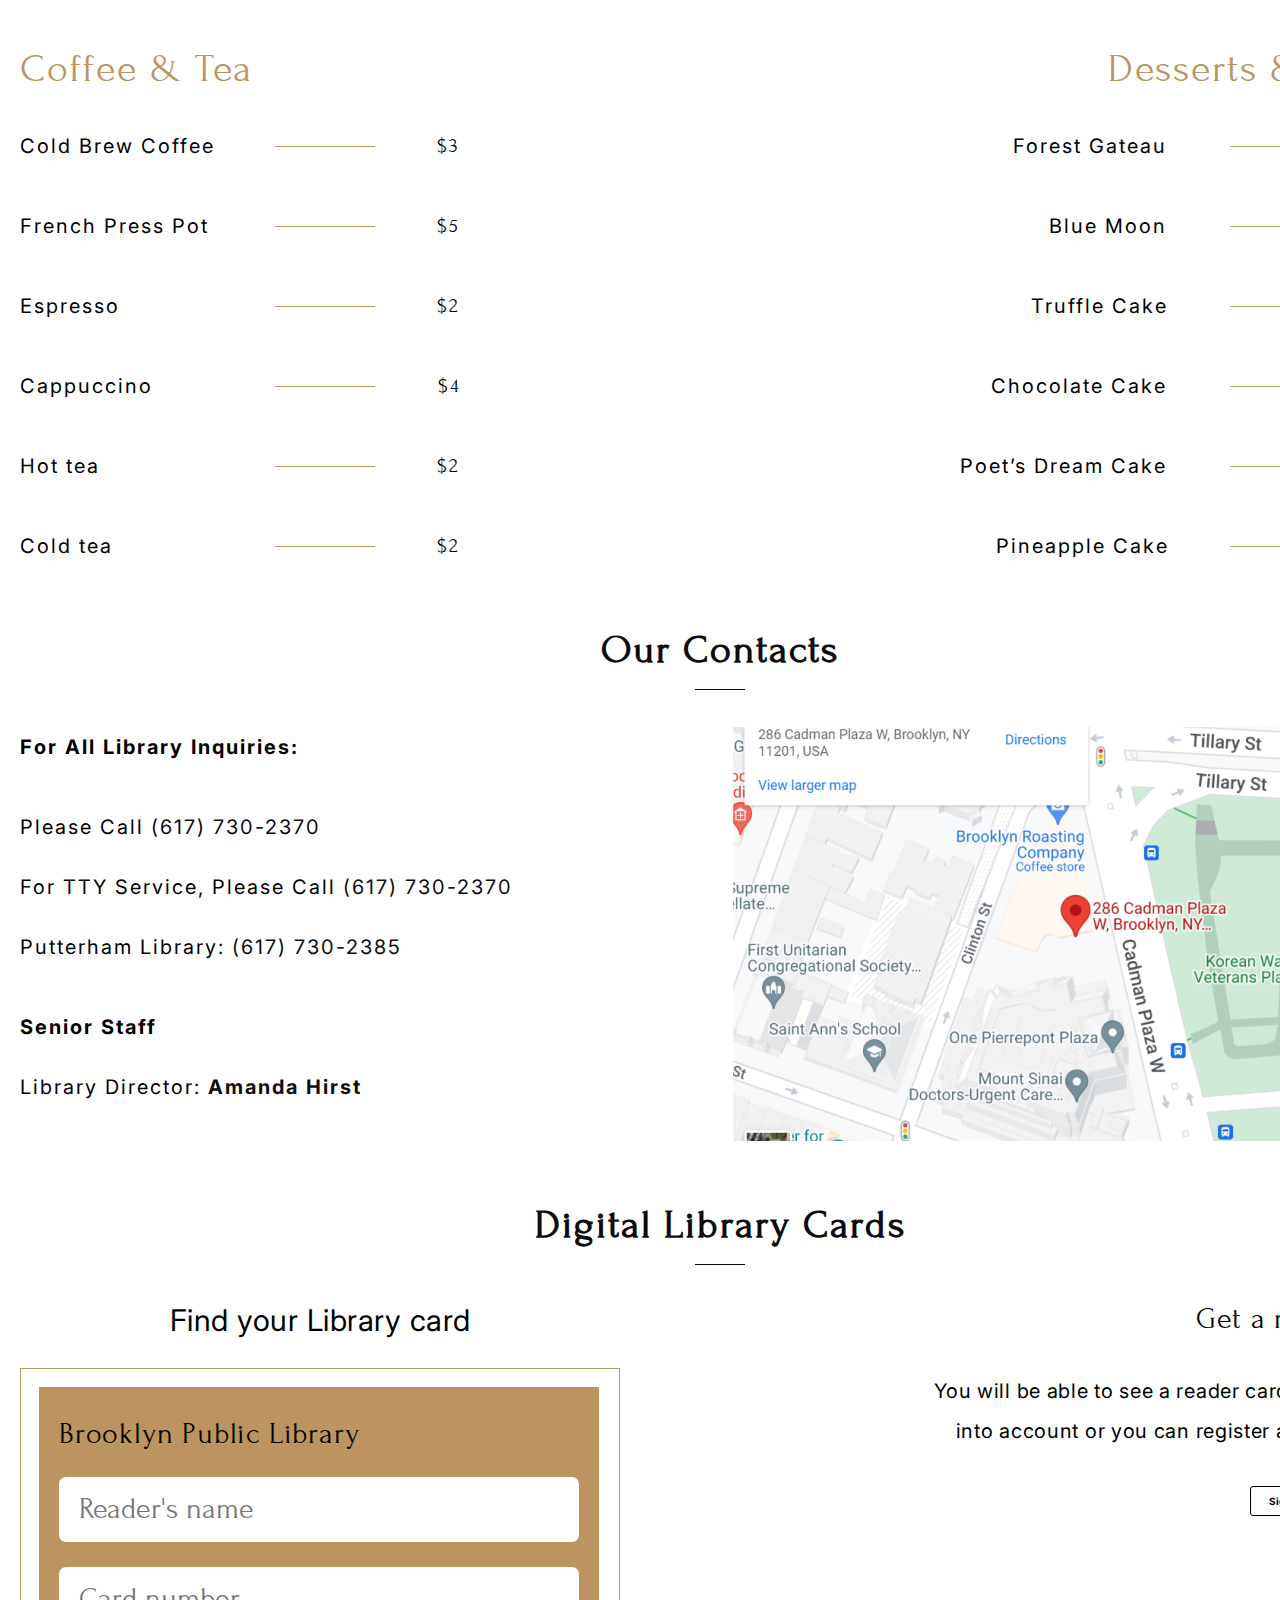
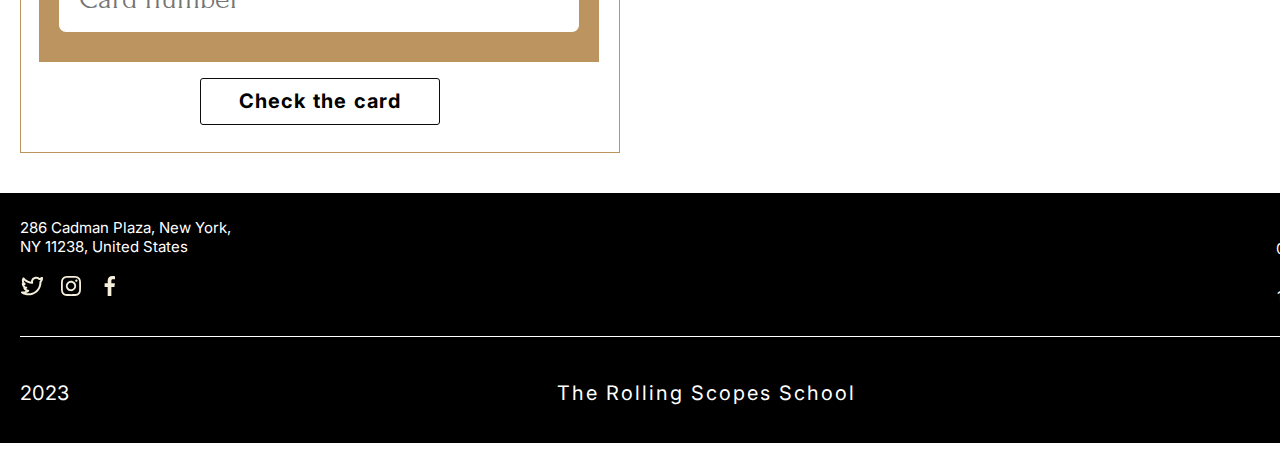
==== commit 766a2b31: "uf" ====
--- a/library/index.html
+++ b/library/index.html
@@ -35,7 +35,7 @@
     </header>
     <main class="main">
       <section class="welcome">
-        <h2 class="welcome__title">Welcome <br>
+        <h2 class="welcome__title"> <span>Welcome</span> <br>
           to the Brooklyn <br>Library
         </h2>
       </section>
@@ -493,8 +493,10 @@
       <section class="coffeeShop" id="coffee">
         <h2 class="section-title">Coffee shop</h2>
         <div class="section-text">
-            In our library, we have of cozy coffee shop, welcoming in customers with frothy cappuccinos and friendly conversation. 
-you can get a favorite book and read in coffee shop. Our barista to cook you best coffee, and also you can try desserts from bakery.
+            In our library, we have of cozy coffee shop, welcoming in customers with frothy cappuccinos and friendly conversation. <br>
+            <p>
+              you can get a favorite book and read in coffee shop. Our barista to cook you best coffee, and also you can try desserts from bakery.
+            </p>
           </div>
           <div class="shop__menu">
             <div class="menu-left">
@@ -561,7 +563,7 @@
         <div class="contacts__content">
           <div class="text-block">
             <b>For all Library inquiries:</b>
-            <p>Please call 
+            <div>Please call 
               <a href="tel:+79217510397" class="phone">
                 (617) 730-2370 </a> <br>
               For TTY service, please call <a href="tel:+79217510397" class="phone">
@@ -569,14 +571,16 @@
                <br>
               Putterham Library: <a href="tel:+79217510397" class="phone">
                 (617) 730-2385 </a>
-                </p>
-            <b>Senior Staff</b>
-            <p>
-              <span>Library Director: </span>
-              <b>
-                <a href="mailto:grigori@konopelko.com" class="mail"> Amanda Hirst </a>
-                </b>
-            </p>
+            </div>
+            <div class="apua">
+              <b>Senior Staff</b>
+              <p>
+                <span>Library Director: </span>
+                <b>
+                  <a href="mailto:grigori@konopelko.com" class="mail"> Amanda Hirst </a>
+                  </b>
+              </p>
+            </div>
           </div>
           <div class="map">
             <img src="../library/images/map.jpg" alt="map">
@@ -646,7 +650,6 @@
         <div class="timetable">
           <p>Mon - Fri <br>
             08:00 am - 07:00 pm</p>
-            <br>
           <p>Sat - Sun <br>
             10:00 am - 06:00 pm</p>
 
--- a/library/styles/style.css
+++ b/library/styles/style.css
@@ -112,6 +112,7 @@
   line-height: 50%;
   width: 700px;
   text-align: left;
+  letter-spacing: 0.6px;
 }  
 
 .menu ul {
@@ -165,13 +166,20 @@
 }
 
 .welcome h2 {
-  font-family: Regular;
+  font-family: Forum;
   font-size: 40px;
   letter-spacing: 3px;
   color: var(--white);
   text-transform: uppercase;
-  padding: 35px 40px;
-}
+  padding-top: 35px;
+  line-height: 50px;
+}
+
+.welcome h2 span {
+  padding-right: 15px;
+}
+
+
 
 
 .about {
@@ -193,8 +201,8 @@
   content: "";
   display: block;
   width: 50px;
-  padding-top: 20px;
-  margin: 0 auto 40px auto;
+  padding-top: 17px;
+  margin: 0 auto 30px auto;
   border-bottom: 1px solid var(--lblack);
 }
 
@@ -202,7 +210,7 @@
   font-style: Inter;
   font-size: 20px;
   color: var(--black);
-  margin: 50px 0 20px 0;
+  margin: 50px 0 25px 0;
 }
 
 
@@ -217,7 +225,6 @@
   height: 100px;
   justify-content: center;
   align-items: center;
-  margin-bottom: 20px;
 
 }
 
@@ -256,7 +263,6 @@
 .seasons {
   font-size: 20px;
   text-align: left;
-  /* padding: 30px; */
 }
 
 
@@ -268,13 +274,11 @@
 
 .radiobtns {
   display: flex;
-  justify-content:flex-start;
-  align-items: center;
   height: 30px;
 }
 
 .radiobtns label {
-  margin-right: 80px;
+  margin-right: 90px;
 }
 
 .custom {
@@ -295,11 +299,11 @@
   background-image: url("../images/input.svg");
   background-repeat: no-repeat;
   background-size: 17px 17px;
-  background-position: center;
-  display: inline-block;
-  width: 27px;
-  height: 27px;
-  margin-right: 20px;
+  /* background-position: center; */
+  /* display: flex; */
+  width: 22px;
+  height: 22px;
+  margin:  5px 15px 0px 0px;
 }
 
 .custom:checked+label {
@@ -324,7 +328,7 @@
  height: 595px;
  width: 590px;
  position: relative;
- padding: 40px 40px 0 0;
+ padding: 35px 40px 0 0;
 }
 
 .book__border {
@@ -346,7 +350,7 @@
   width: 200px;
   height:300px;
   right: 0;
-  bottom: 0px;
+  bottom: 5px;
 
 }
 
@@ -380,9 +384,10 @@
 }
 
 .book__description {
-  padding-top: 15px;
+  padding-top: 20px;
   letter-spacing: 2px;
   text-transform: capitalize;
+  width:358px;
 }
 
 .book__button {
@@ -397,7 +402,7 @@
   cursor: pointer;
   position: absolute;
   left: 20px;
-  bottom: 15px;
+  bottom: 20px;
   transition: all 0.2s ease;
 }
 
@@ -430,6 +435,12 @@
 .coffeeShop .section-text {
   line-height: 40px;
   letter-spacing: 2px;
+  font-family: Inter;
+  font-size: 20px;
+  margin-right: 10px;
+}
+.coffeeShop .section-text p {
+  margin-left: 10px;
 }
 
 .shop__menu {
@@ -439,12 +450,12 @@
 
 .menu-left{
   height: 520px;
-  width:450px
+  width:440px
 }
 
 .menu-right{
   height: 520px;
-  width:500px;
+  width:540px;
 }
 
 .menu-right .menu__title{
@@ -457,7 +468,7 @@
   letter-spacing: 2px;
   color: var(--beige);
   text-align: left;
-  line-height: 80px;
+  line-height: 75px;
 }
 
 .row {
@@ -478,6 +489,12 @@
   padding-right: 210px;
 }
 
+.price {
+  font-family: Forum;
+  font-size: 20px;
+
+}
+
 .price::before {
   position: absolute;
   content: "";
@@ -486,10 +503,21 @@
   justify-self: center;
   width: 100px;
   height: 1px;
-  right: 60px;
+  right: 85px;
   top:40px;
   background-color: var(--beige);
 }
+
+.menu-right .price::before {
+  right: 90px;
+
+}
+
+.menu-right .name {
+  margin-right: 10px;
+
+}
+
 
 .contacts {
   height: 575px;
@@ -503,19 +531,27 @@
 }
 
 .text-block {
-  width: 503px;
+  width: 520px;
   height: 414px;
-  margin-top: 50px;
-  padding-bottom: 34px;
+  margin-top: 25px;
   display: flex;
   flex-direction: column;
-  justify-content: space-around;
-  align-items:flex-start;
   font-size: 20px;
   line-height: 70px;
   text-align: left;
   letter-spacing: 2px;
-}
+  text-transform: capitalize;
+}
+
+.text-block div {
+padding-top: 15px;
+line-height: 60px;
+}
+
+.apua {
+  margin-top: 5px;
+}
+
 
 .map {
   width: 696px;
@@ -545,53 +581,67 @@
 
 .card__find {
   font-size: 30px;
-  margin-bottom: 30px;
+  margin: 0px auto 30px auto;
+  letter-spacing: 0.5px;
 }
 
 .card__box {
-/* height: 386px; */
+height: 385px;
 width: 600px;
-padding: 20px;
+padding: 18px;
 border: 1px solid var(--beige);
 font-size: 30px;
 font-family: Forum;
-line-height: 80px;
+line-height: 75px;
 }
 
 .card {
   width:560px;
   text-align: left;
-  padding: 10px;
+  padding: 10px 10px 20px 20px;
   background: var(--beige);
+  letter-spacing: 0.8px;
+  font-family: Forum;
+  height: 275px;
 
 }
 
 .card__name {
   font-family: Forum;
+  letter-spacing: 0.8px;
+}
+
+.text-field {
+  margin-bottom: 15px;
+
 }
 
 .input {
   font-family: Forum;
   font-size: 30px;
   background-color: var(--white);
-  /* margin: 10px; */
-  border-radius: 5px;
+  padding-left: 20px;
+  border-radius: 7px;
   color: var(--gray);
   width: 520px;
   height: 65px;
+  line-height: 60px;
 }
 
 .card__button {
   font-family: Inter;
   font-size: 20px;
   width: 240px;
+  letter-spacing: 1.2px;
+  font-weight: 700;
+  line-height: 25px;
   padding: 10px 20px;
   text-align: center;
   background-color: var(--white);
   border: 1px solid var(--lblack);
   transition: all 0.2s ease;
   border-radius: 3px;
-  margin-top: 30px;
+  margin-top: 10px;
 }
 
 .card__button:hover {
@@ -602,9 +652,11 @@
 
 
 .card__description {
-  width: 456px;
+  margin-top: 40px;
+  width: 500px;
   height: 253px;
   text-align: right;
+  letter-spacing: 0.7px;
 }
 
 .libraryCard .section__content {
@@ -616,7 +668,6 @@
   font-family: Forum;
   font-size: 30px;
   text-align: right;
-  line-height: 80px;
 }
 
 .description__text {
@@ -624,6 +675,10 @@
   letter-spacing: 2%;
   line-height: 40px;
   text-align: right;
+  margin-top: 35px;
+  letter-spacing: 1px;
+  font-family: Inter;
+  letter-spacing: 0.7px;
 }
 
 .description__buttons {
@@ -631,9 +686,9 @@
 }
 
 .sign-button{
-  width:70px;
+  width:75px;
   height:30px;
-  margin-right: 20px;
+  margin: 0 0px 0 15px;
   background: var(--white);
   font-size: 10px;
   font-weight: bold;
@@ -667,10 +722,12 @@
 
 .adress {
   text-align: left;
+  margin-top: 5px;
 }
 
 .social-links{
  display: flex;
+
 }
 
 .link {
@@ -685,6 +742,8 @@
 
 .timetable {
   text-align: right;
+  margin-top: 0px;
+  line-height: 24px;
 }
 
 .school__links {
@@ -697,6 +756,8 @@
 
 .school__links a {
   color: var(--white);
+  font-size: 20px;
+  letter-spacing: 2px;
 }
 
 
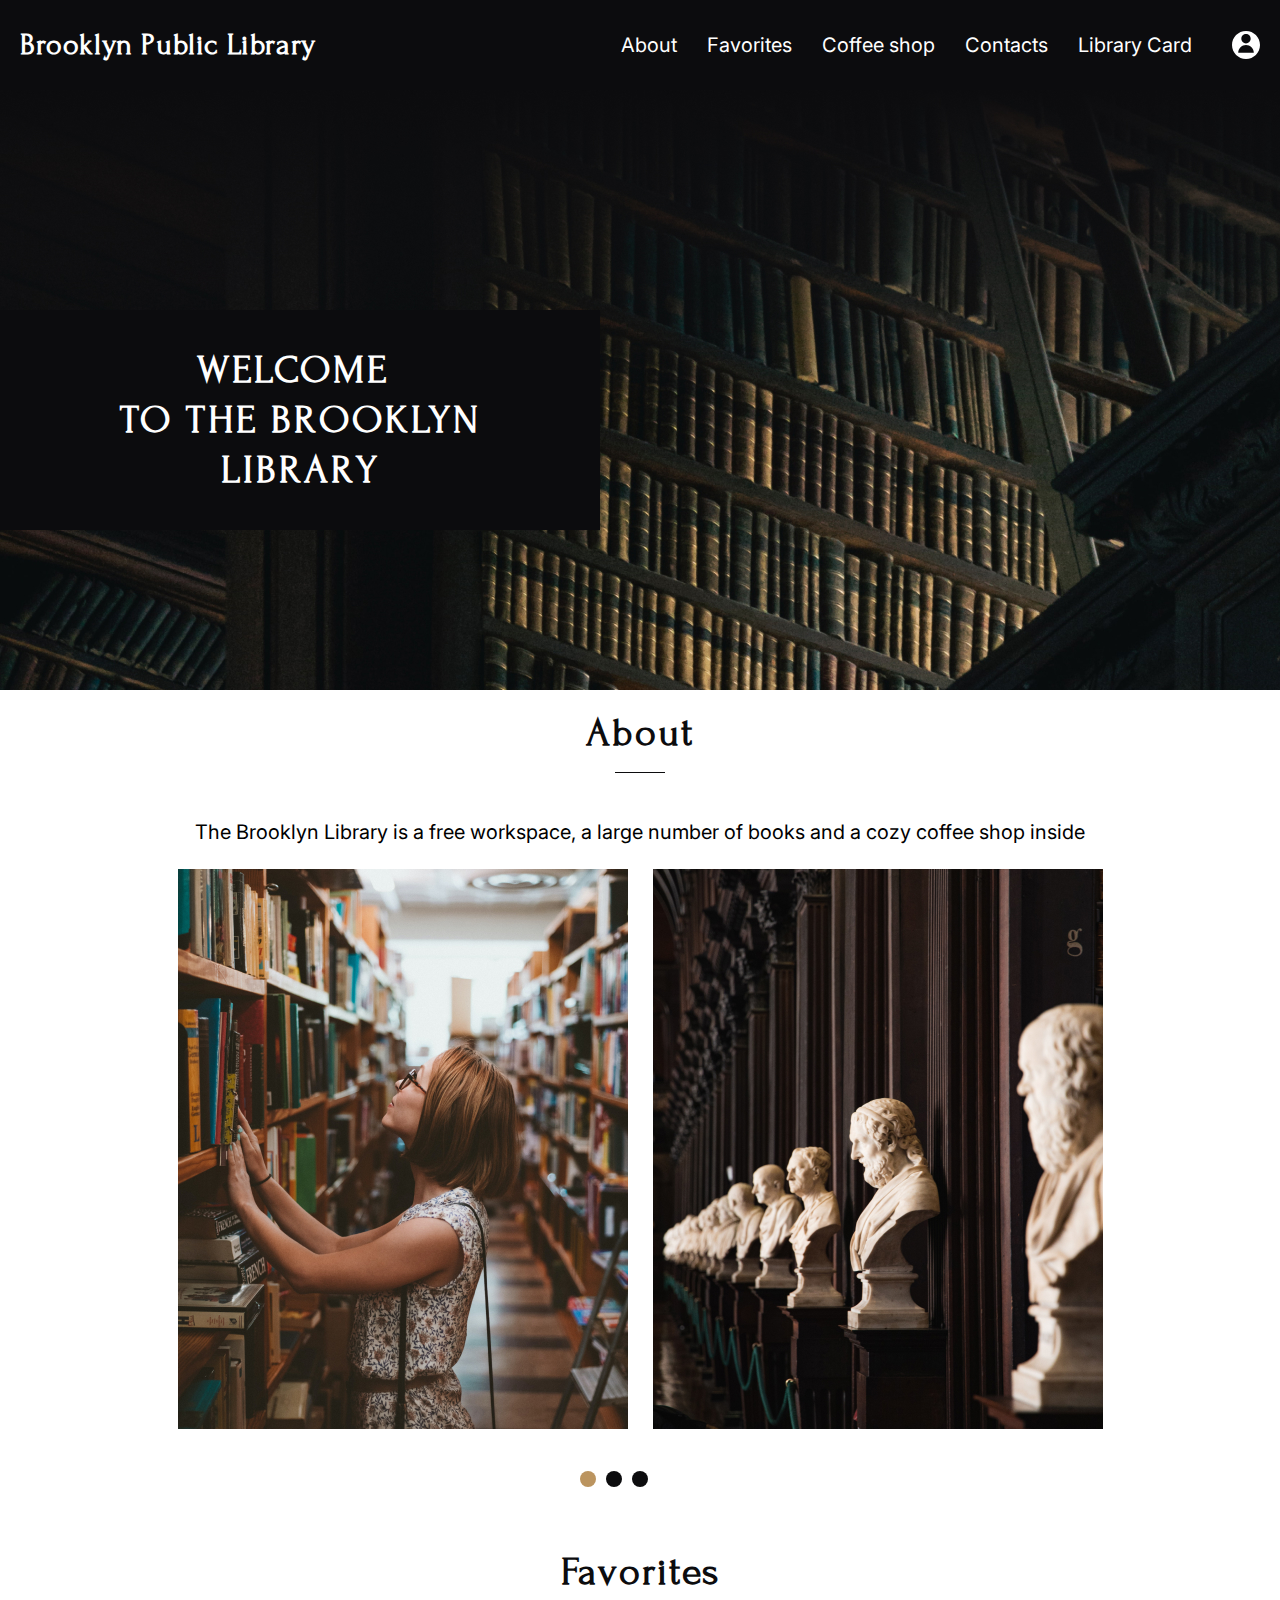
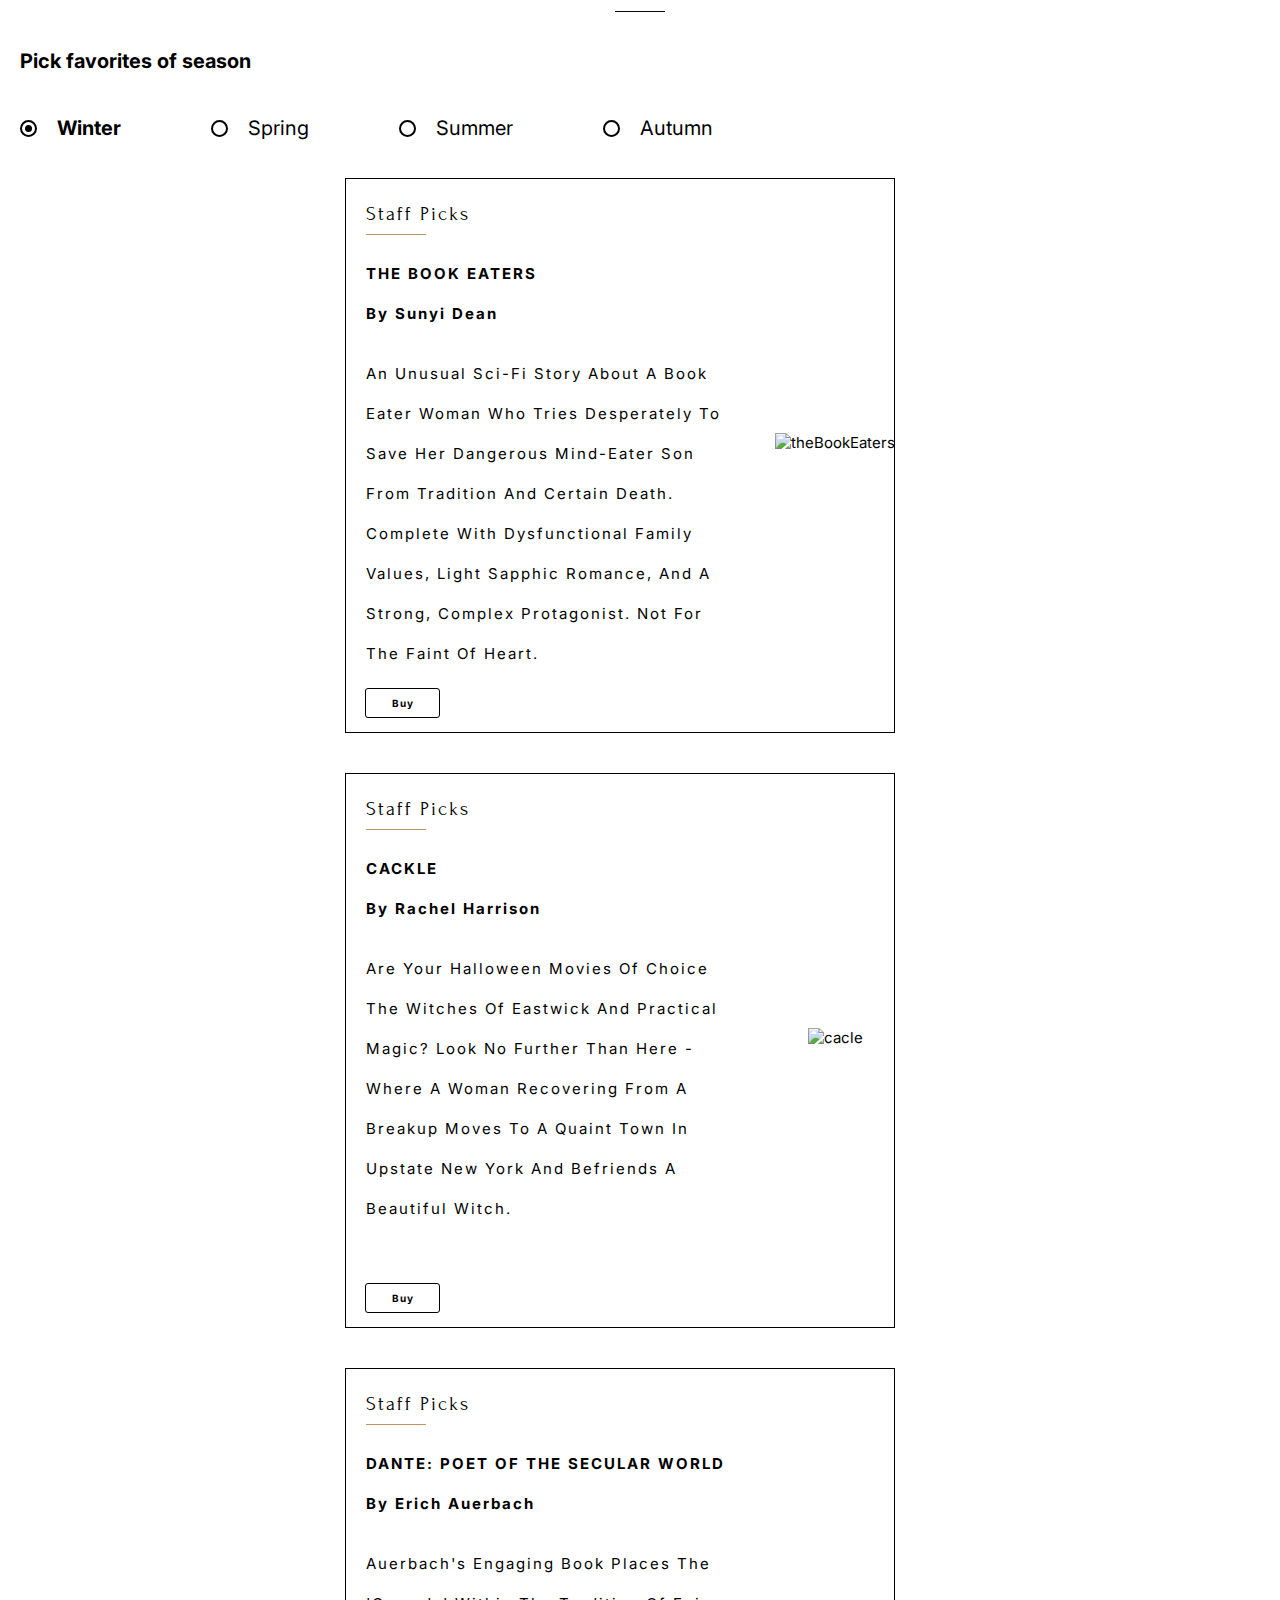
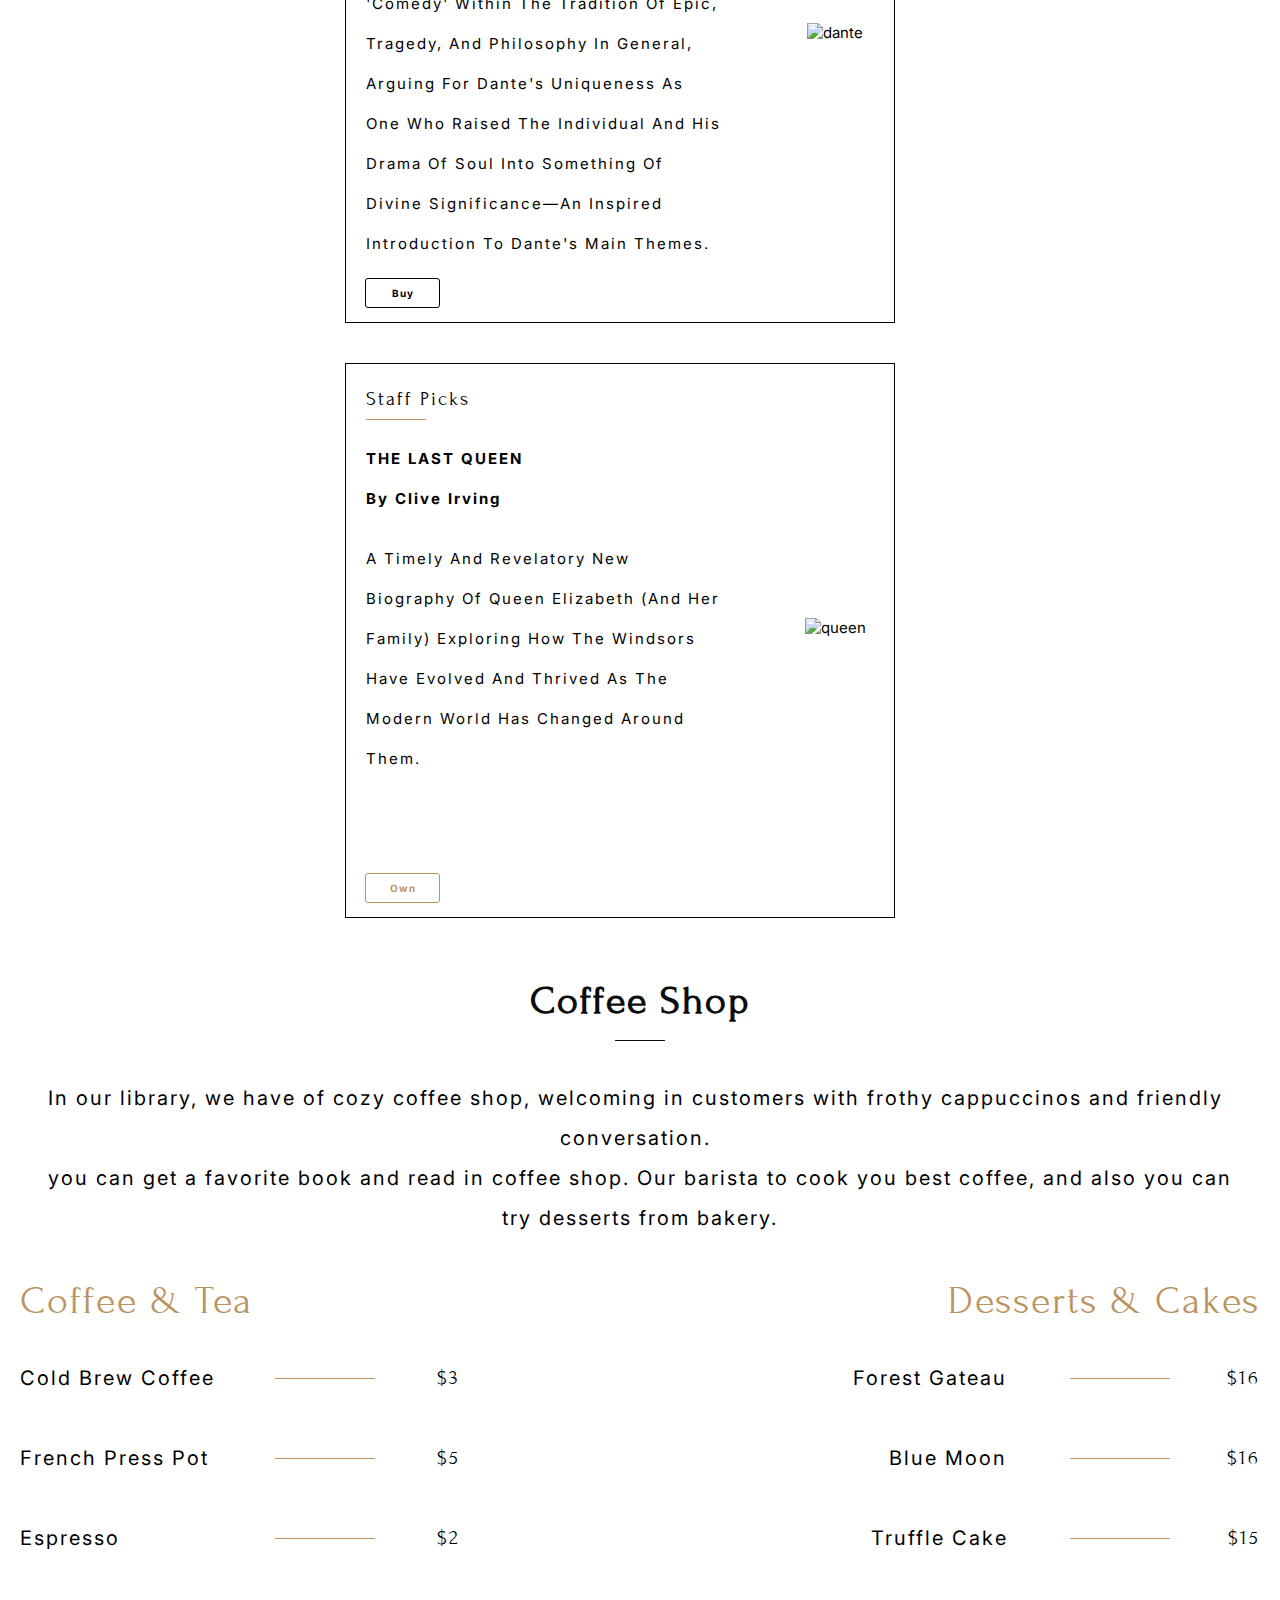
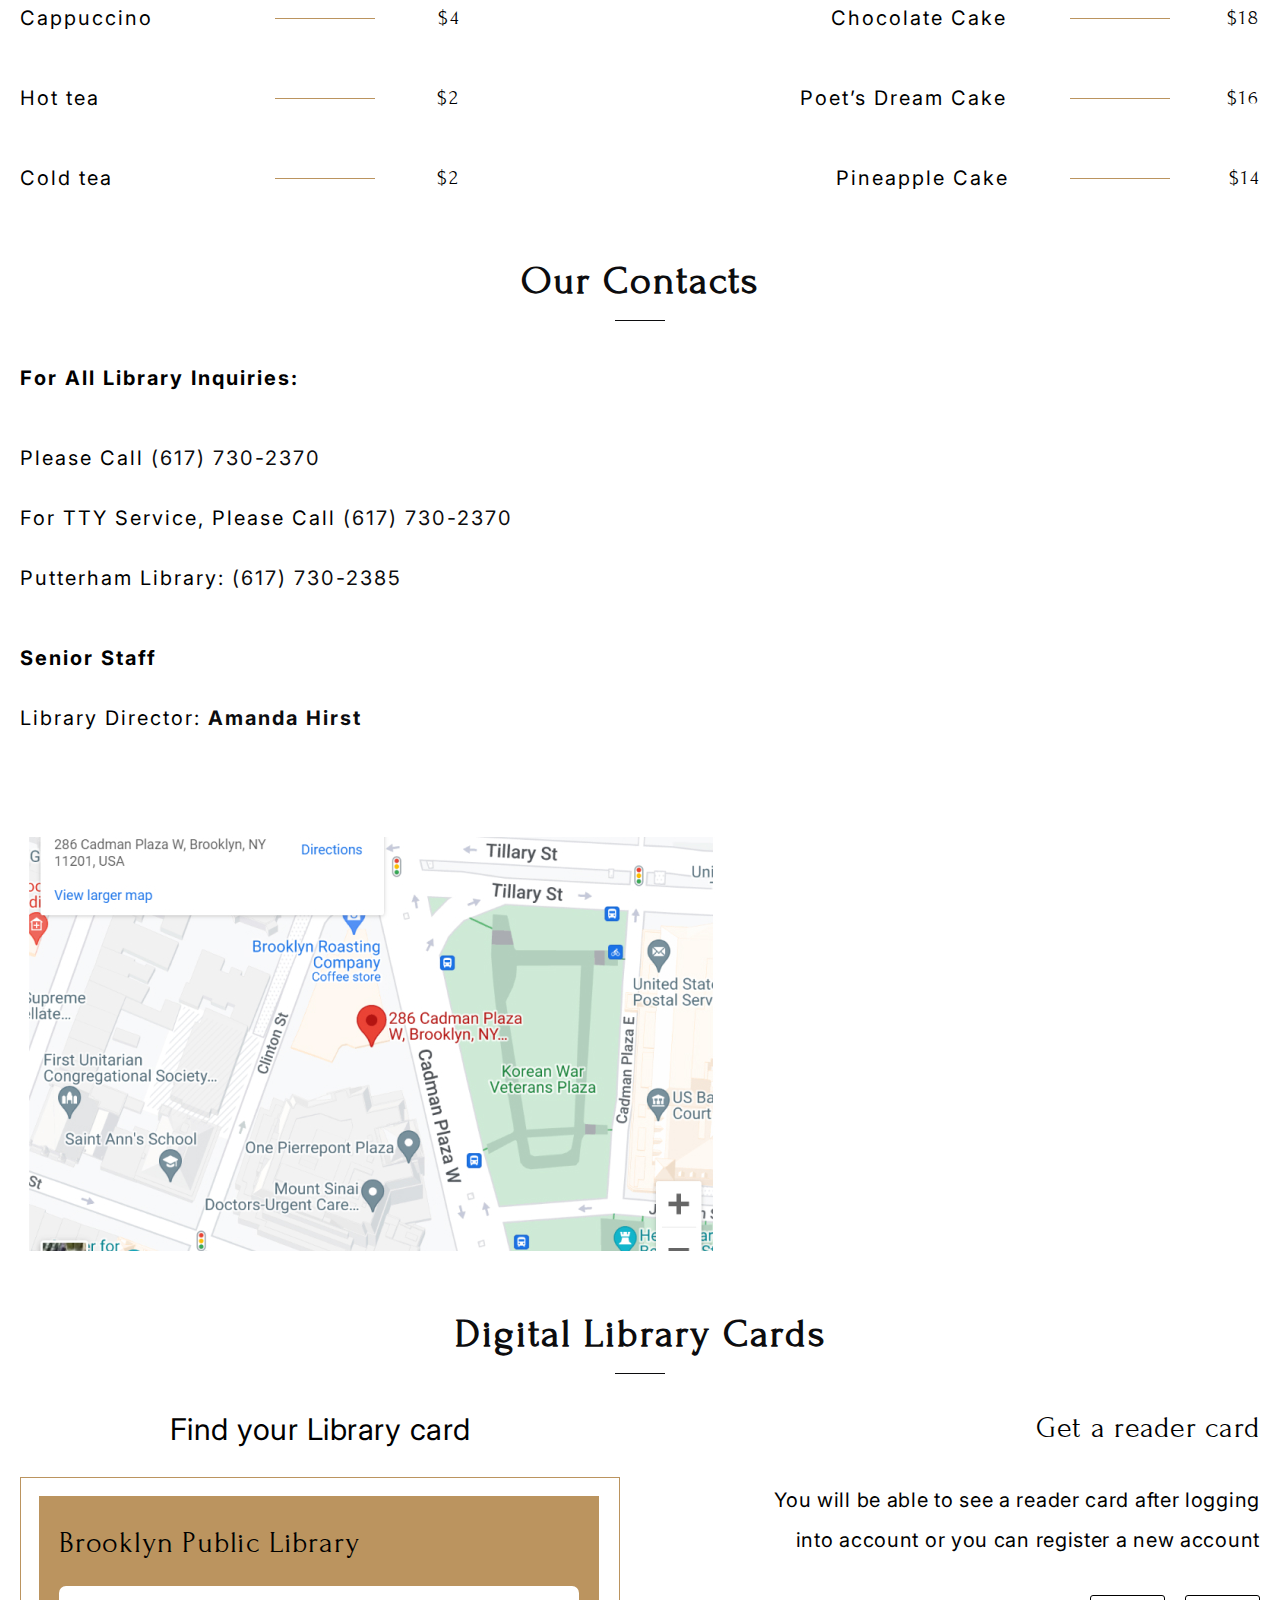
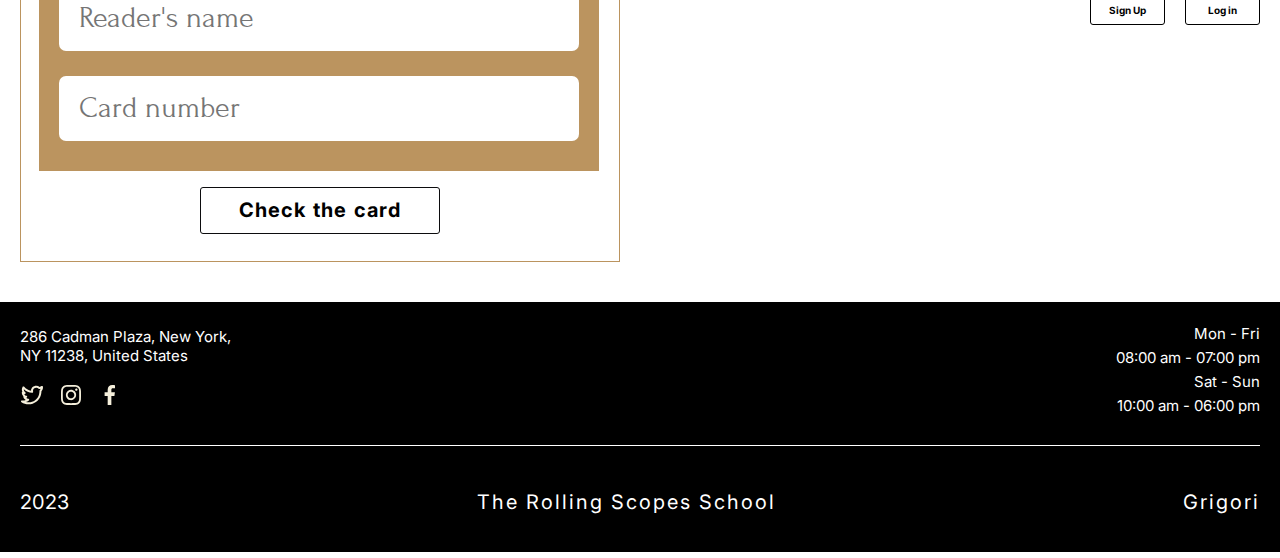
==== commit ad0ed42f: "Library2done" ====
--- a/library/index.html
+++ b/library/index.html
@@ -21,16 +21,24 @@
       <h1 class="logo">
         Brooklyn Public Library
       </h1>
-      <nav class="menu">
-        <ul>
-          <li><a href="#about">About</a></li>
-          <li><a href="#favorites">Favorites</a></li>
-          <li><a href="#coffee">Coffee shop</a></li>
-          <li><a href="#contacts">Contacts</a></li>
-          <li><a href="#card">Library Card</a></li>
-        </ul>
-      </nav>
-      <div class="header__icon"><img src="images/icon_profile.svg" alt="icon_profile">
+      <div class="header__text">
+        <nav class="menu">
+          <ul>
+            <li><a href="#about">About</a></li>
+            <li><a href="#favorites">Favorites</a></li>
+            <li><a href="#coffee">Coffee shop</a></li>
+            <li><a href="#contacts">Contacts</a></li>
+            <li><a href="#card">Library Card</a></li>
+          </ul>
+        </nav>
+        <div class="header__icon"><img src="images/icon_profile.svg" alt="icon_profile">
+        </div>
+        <div class="burger">
+          <div class="burger__container">
+            <span></span>
+          </div>
+          
+        </div>
       </div>
     </header>
     <main class="main">
@@ -67,6 +75,12 @@
           <div class="pagination__button">
             <div class="dot"></div>
           </div>
+          <div class="pagination__button">
+            <div class="dot tablet"></div>
+          </div>
+          <div class="pagination__button">
+            <div class="dot tablet"></div>
+          </div>
         </div>
       </section>
       <section class="favorites" id="favorites">
@@ -178,8 +192,11 @@
                 <div class="book__description">
                   A timely and revelatory new biography of Queen Elizabeth (and her family) exploring how the Windsors have evolved and thrived as the modern world has changed around them.     
                 </div>
-                <button class="book__button button__dis" type="button" disabled>
+                <button class="book__button button__dis desktop" type="button" disabled>
                   Own
+                </button>
+                <button class="book__button tablet" type="button">
+                  Buy
                 </button>
               </div>
             </div> 
@@ -668,4 +685,5 @@
     </footer>
   </div>
 </body>
+<script src="../library/scripts/main.js"></script>
 </html>--- a/library/styles/style.css
+++ b/library/styles/style.css
@@ -78,19 +78,23 @@
   text-align: center;
 }
 
-* {
+html, *, *::before, *::after {
   box-sizing: border-box; 
 }
+
 
 
 .wrapper {
   display: flex;
   flex-direction: column;
   min-height: 100%;
-  width: 1440px;
+  max-width: 1440px;
   margin: 0 auto;
   padding: 0;
   align-items:center;
+  @media screen and (max-width: 1024px) {
+    width: auto;
+  }
 }
 
 /* Header */
@@ -110,23 +114,78 @@
   font-family: Forum;
   font-size: 30px;
   line-height: 50%;
-  width: 700px;
   text-align: left;
   letter-spacing: 0.6px;
+  flex-wrap: wrap;
 }  
 
+
+.header__text {
+  display: flex;
+  align-items: flex-end;
+  align-items:center;
+  justify-content:end;
+  @media screen and (max-width: 1024px) {
+    position: absolute;
+    right: 0px;
+  }
+}
+
+.menu {
+  @media screen and (max-width: 1024px) {
+    position: absolute;
+    display: flex;
+    flex-direction: column;
+    align-items: center;
+    justify-content: flex-start;
+    right: 0px;
+    top:0px;
+    height: 570px;
+    width: 0px;
+    background-color: var(--lblack);
+    padding:0;
+    transition: all 0.1s ease-in;
+    overflow-x: hidden;
+  }
+}
+
+.menu_active {
+  width: 332px;
+  transition: all 0.2s ease-in;
+}
+
 .menu ul {
   display: flex;
+  align-items: flex-end;
+  align-self: flex-end;
+  gap: 30px;
+  @media screen and (max-width: 1024px) {
+    display: flex;
+    flex-direction: column;
+    align-items: center;
+    justify-content: flex-start;
+    margin-top: 90px;
+    padding-right:20px;
+    gap: 55px;
+    width: 100%;
+  }
 }
 
 .menu ul li{
-  padding-right: 30px;
   color: var(--white);
   cursor: pointer;
+  @media screen and (max-width: 1024px) {
+    
+    color: var(--white);
+    cursor: pointer;
+  }
 }
 
 .menu ul li:last-child{
-  padding-right: 0px;
+  padding-right: 40px;
+  @media screen and (max-width: 1024px) {
+    padding-right: 0px;
+  }
 }
 
 .menu ul li a{
@@ -141,6 +200,77 @@
   transition: all 0.5s ease;
 }
 
+.header__icon {
+  margin-right: 0px;
+  @media screen and (max-width: 1024px) {
+    margin-right: 40px;
+    z-index: 99;
+  }
+}
+
+.burger {
+  display: none;
+  @media screen and (max-width: 1024px) {
+    display: flex;
+    margin: auto 0 auto 0;
+    width: 45px;
+    height: 45px;
+    z-index: 99;
+    margin-right: 20px;
+    cursor: pointer;
+  }
+}
+
+.burger__container {
+  display: flex;
+  margin: auto;
+}
+
+.burger__container span {
+  display: block;
+  background: var(--white);
+  height: 2px;
+  width: 45px;
+  position: relative;
+  transition: all ease 0.2s;
+}
+
+.burger__container span::before {
+  content: '';
+  display: block;
+  background: var(--white);
+  height: 2px;
+  width: 45px;
+  top:-10px;
+  position: absolute;
+  transition: all ease 0.2s;
+}
+
+.burger__container span::after {
+  content: '';
+  display: block;
+  background: var(--white);
+  height: 2px;
+  width: 45px;
+  top:10px;
+  position: absolute;
+  transition: all ease 0.2s;
+}
+
+.burger__container_active span {
+  background-color: var(--black);
+}
+
+.burger__container_active span::before  {
+  transform: rotate(-45deg) translate(0px, -50%);
+  top:50%;
+}
+
+.burger__container_active span::after  {
+  transform: rotate(45deg) translate(0px, -50%);
+  top:50%;
+}
+
 
 /* Header */
 
@@ -151,12 +281,21 @@
 }
 
 .welcome {
+  display: flex;
   height: 600px;
   width: 100%;
   background-repeat: no-repeat;
   background-size: cover;
   background-image: url("../images/welcome.jpg");
-  padding: 220px 840px 160px 0;
+  padding-bottom: 160px;
+  padding-left: 0px;
+  flex-wrap: wrap;
+  align-items: flex-end;
+  justify-content: flex-start;
+  @media screen and (max-width: 1024px) {
+    width: auto;
+    background-image: url("../images/WelcomeTablet.jpg");
+  }
 }
 
 .welcome__title {
@@ -179,11 +318,8 @@
   padding-right: 15px;
 }
 
-
-
-
 .about {
-  height: 837px;
+  /* height: 837px; */
   width: 100%;
   padding: 20px;
 }
@@ -211,20 +347,64 @@
   font-size: 20px;
   color: var(--black);
   margin: 50px 0 25px 0;
+  @media screen and (max-width: 1024px) {
+    line-height: 40px;
+    margin: 40px 0 20px 0;
+  }
 }
 
 
 .about__images {
   height: 560px;
   display: flex;
-  justify-content: space-between;
-}
+  justify-content: center;
+  flex-wrap: wrap;
+  gap: 25px;
+  overflow: hidden;
+}
+
+@media screen and (max-width: 1024px) {
+  .about__images {
+    max-width: 900px;
+  }
+
+  .carousel__image {
+    position: relative;
+  }
+  
+  .carousel__image::before {
+    content: '';
+    height: 24px;
+    width:24px;
+    background-image: url("../images/Carret_Left.svg");
+    position: absolute;
+    left:-80px;
+    top:51.5%;
+    cursor: pointer;
+  }
+
+  .carousel__image::after {
+    content: '';
+    height: 24px;
+    width:24px;
+    background-image: url("../images/Carret_Right.svg");
+    position: absolute;
+    right: -80px;
+    top:51.5%;
+    cursor: pointer;
+  }
+}
+
 
 .carousel-pagination {
   display: flex;
   height: 100px;
   justify-content: center;
   align-items: center;
+  @media screen and (max-width: 1024px) {
+    height: 60px;
+    margin-bottom: 20px;
+    }
 
 }
 
@@ -235,6 +415,20 @@
   justify-content: center;
   align-items: center;
   cursor: pointer;
+}
+
+.tablet {
+  display: none;
+  @media screen and (max-width: 1024px) {
+    display: block;
+  }
+}
+
+.desktop {
+  display: block;
+  @media screen and (max-width: 1024px) {
+    display: none
+  }
 }
 
 .pagination__button:hover .dot{
@@ -256,8 +450,7 @@
 }
 
 .favorites {
-  height: 1439px;
-  padding: 20px 20px 0px 20px;
+  padding: 00px 20px 35px 20px;
 }
 
 .seasons {
@@ -275,11 +468,9 @@
 .radiobtns {
   display: flex;
   height: 30px;
-}
-
-.radiobtns label {
-  margin-right: 90px;
-}
+  gap: 90px;
+}
+
 
 .custom {
   position: absolute;
@@ -299,8 +490,6 @@
   background-image: url("../images/input.svg");
   background-repeat: no-repeat;
   background-size: 17px 17px;
-  /* background-position: center; */
-  /* display: flex; */
   width: 22px;
   height: 22px;
   margin:  5px 15px 0px 0px;
@@ -315,14 +504,15 @@
 }
 
 .favorites__items {
- height: 1150px;
  width: 100%;
  display: flex;
  justify-content:space-between;
- /* align-items:normal; */
  flex-wrap: wrap;
-}
-
+ @media screen and (max-width: 1280px) {
+  flex-direction: column;
+  align-items: center;
+  }
+}
 
 .book {
  height: 595px;
@@ -404,6 +594,7 @@
   left: 20px;
   bottom: 20px;
   transition: all 0.2s ease;
+  text-align: center;
 }
 
 .book__button:hover {
@@ -424,7 +615,7 @@
 
 .coffeeShop {
  padding: 20px 20px 40px 20px;
- height:841px;
+ /* height:841px; */
  width:100%;
 }
 
@@ -438,6 +629,10 @@
   font-family: Inter;
   font-size: 20px;
   margin-right: 10px;
+  @media screen and (max-width: 1024px) {
+    margin-top: 50px;
+    margin-bottom: 25px;
+  }
 }
 .coffeeShop .section-text p {
   margin-left: 10px;
@@ -446,6 +641,10 @@
 .shop__menu {
   display: flex;
   justify-content: space-between;
+  @media screen and (max-width: 1024px) {
+    flex-direction: column;
+    gap: 40px;
+  }
 }
 
 .menu-left{
@@ -456,6 +655,11 @@
 .menu-right{
   height: 520px;
   width:540px;
+
+  @media screen and (max-width: 1024px) {
+    width:fit-content;
+    align-self: flex-end;
+  }
 }
 
 .menu-right .menu__title{
@@ -520,14 +724,17 @@
 
 
 .contacts {
-  height: 575px;
-  padding: 20px 20px 40px 20px;
+  padding: 35px 20px 40px 20px;
   
 }
 
 .contacts__content {
   display: flex;
   justify-content: space-between;
+  @media screen and (max-width: 1280px) {
+    flex-direction: column;
+    gap: 40px;
+  }
 }
 
 .text-block {
@@ -541,6 +748,9 @@
   text-align: left;
   letter-spacing: 2px;
   text-transform: capitalize;
+  @media screen and (max-width: 1024px) {
+    margin-top: 30px;
+  }
 }
 
 .text-block div {
@@ -557,6 +767,10 @@
   width: 696px;
   height: 414px;
   margin-top: 40px;
+  @media screen and (max-width: 1024px) {
+    width:auto;
+  }
+  
 }
 
 a,
@@ -569,14 +783,23 @@
 }
 
 .libraryCard {
-  /* height: 575px; */
   padding: 20px 20px 40px 20px;
 }
 
+.section__content {
+  @media screen and (max-width: 1024px) {
+    display: flex;
+    flex-direction: column;
+    align-items: center;
+  }
+}
+
 .card__wrapper{
-  /* height: 453px; */
   width: 600px;
   margin-top: 40px;
+  @media screen and (max-width: 1024px) {
+    width: auto;
+  }
 }
 
 .card__find {
@@ -657,6 +880,12 @@
   height: 253px;
   text-align: right;
   letter-spacing: 0.7px;
+  @media screen and (max-width: 1024px) {
+    margin-top: 20px;
+    height: auto;
+    width: auto;
+    padding: 0 50px
+  }
 }
 
 .libraryCard .section__content {
@@ -668,6 +897,9 @@
   font-family: Forum;
   font-size: 30px;
   text-align: right;
+  @media screen and (max-width: 1024px) {
+    text-align: center;;
+   }
 }
 
 .description__text {
@@ -679,10 +911,18 @@
   letter-spacing: 1px;
   font-family: Inter;
   letter-spacing: 0.7px;
+  @media screen and (max-width: 1024px) {
+   text-align: center;
+   margin-top: 40px;
+  }
 }
 
 .description__buttons {
   margin-top: 35px;
+  @media screen and (max-width: 1024px) {
+    text-align: center;
+    margin-top: 40px;
+   }
 }
 
 .sign-button{
@@ -695,6 +935,10 @@
   border-radius: 3px;
   border: 1px solid;
   transition: all 0.2s ease;
+  @media screen and (max-width: 1024px) {
+    text-align: center;
+    margin: 0 10px;
+   }
 }
 
 .sign-button:hover{
@@ -760,6 +1004,10 @@
   letter-spacing: 2px;
 }
 
-
-
-/* Footer */+/* Footer */
+
+/* Adaptive */
+
+
+
+/* Adaptive */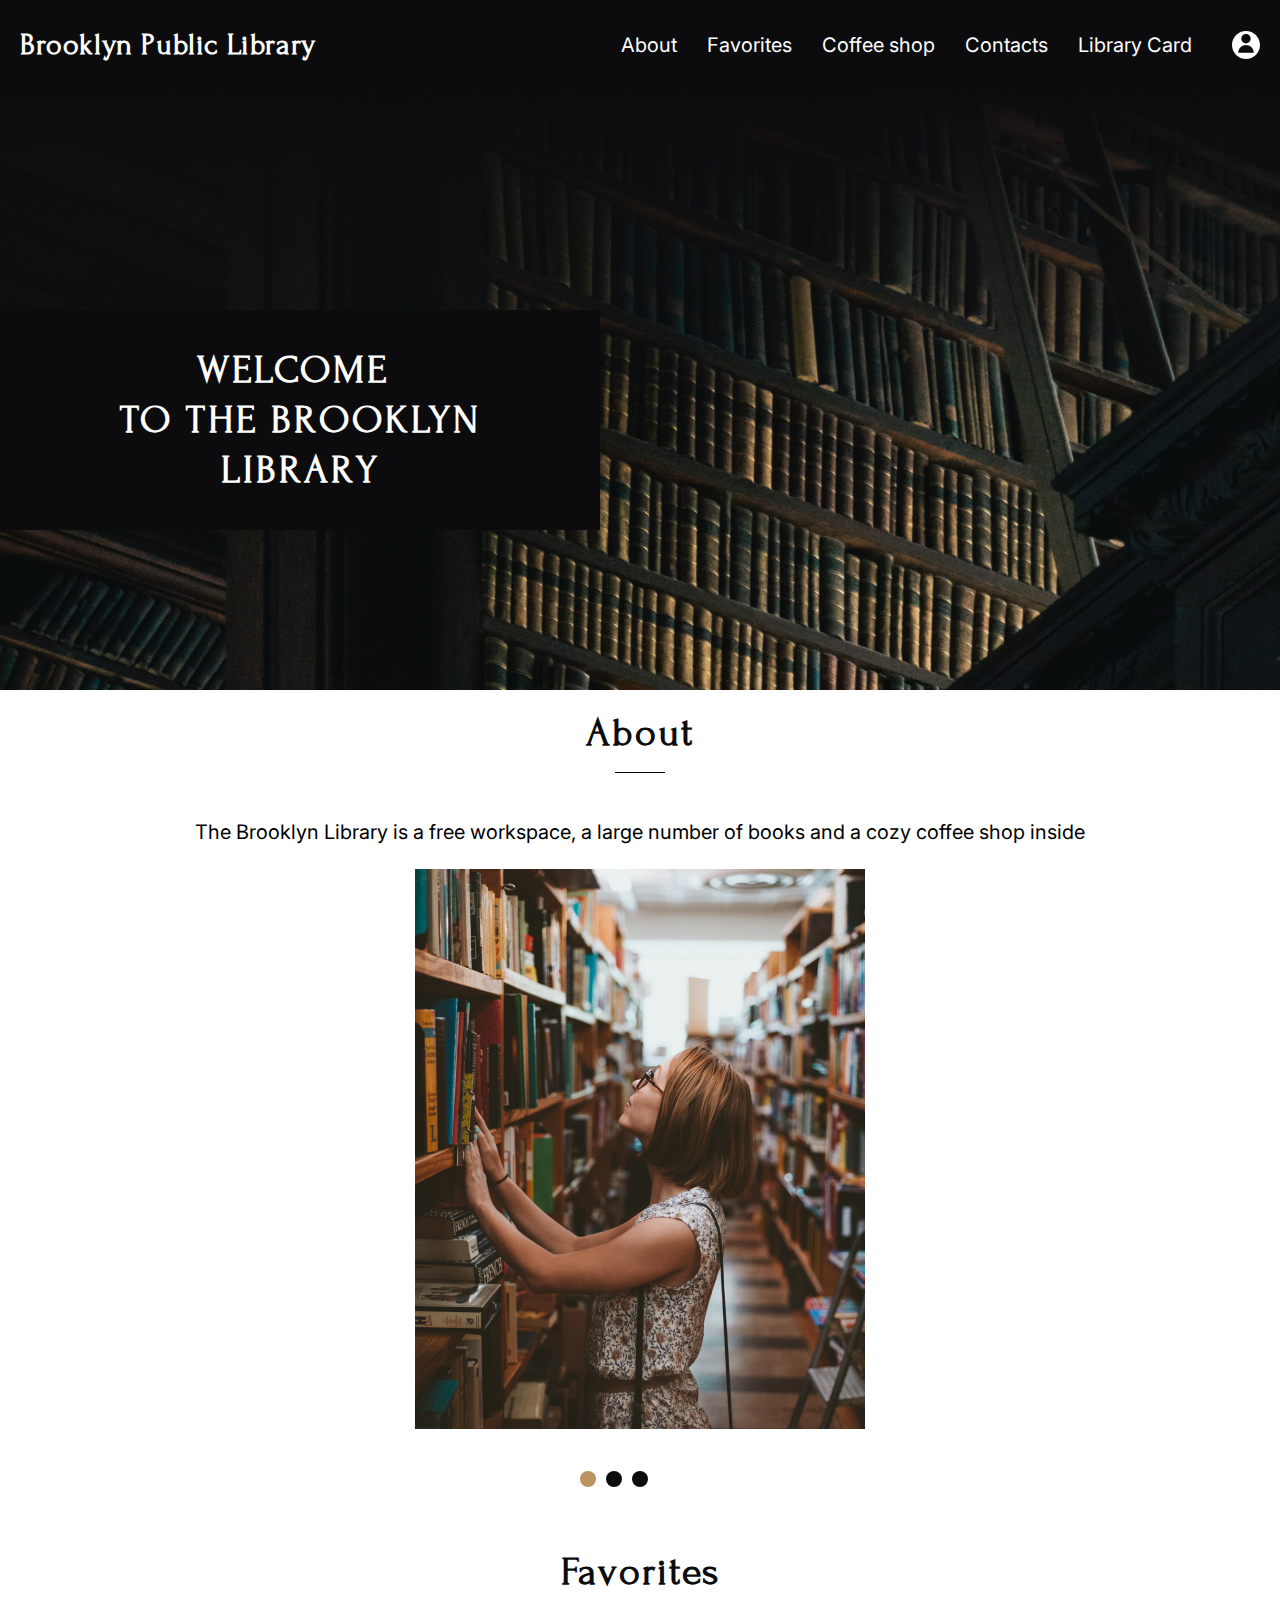
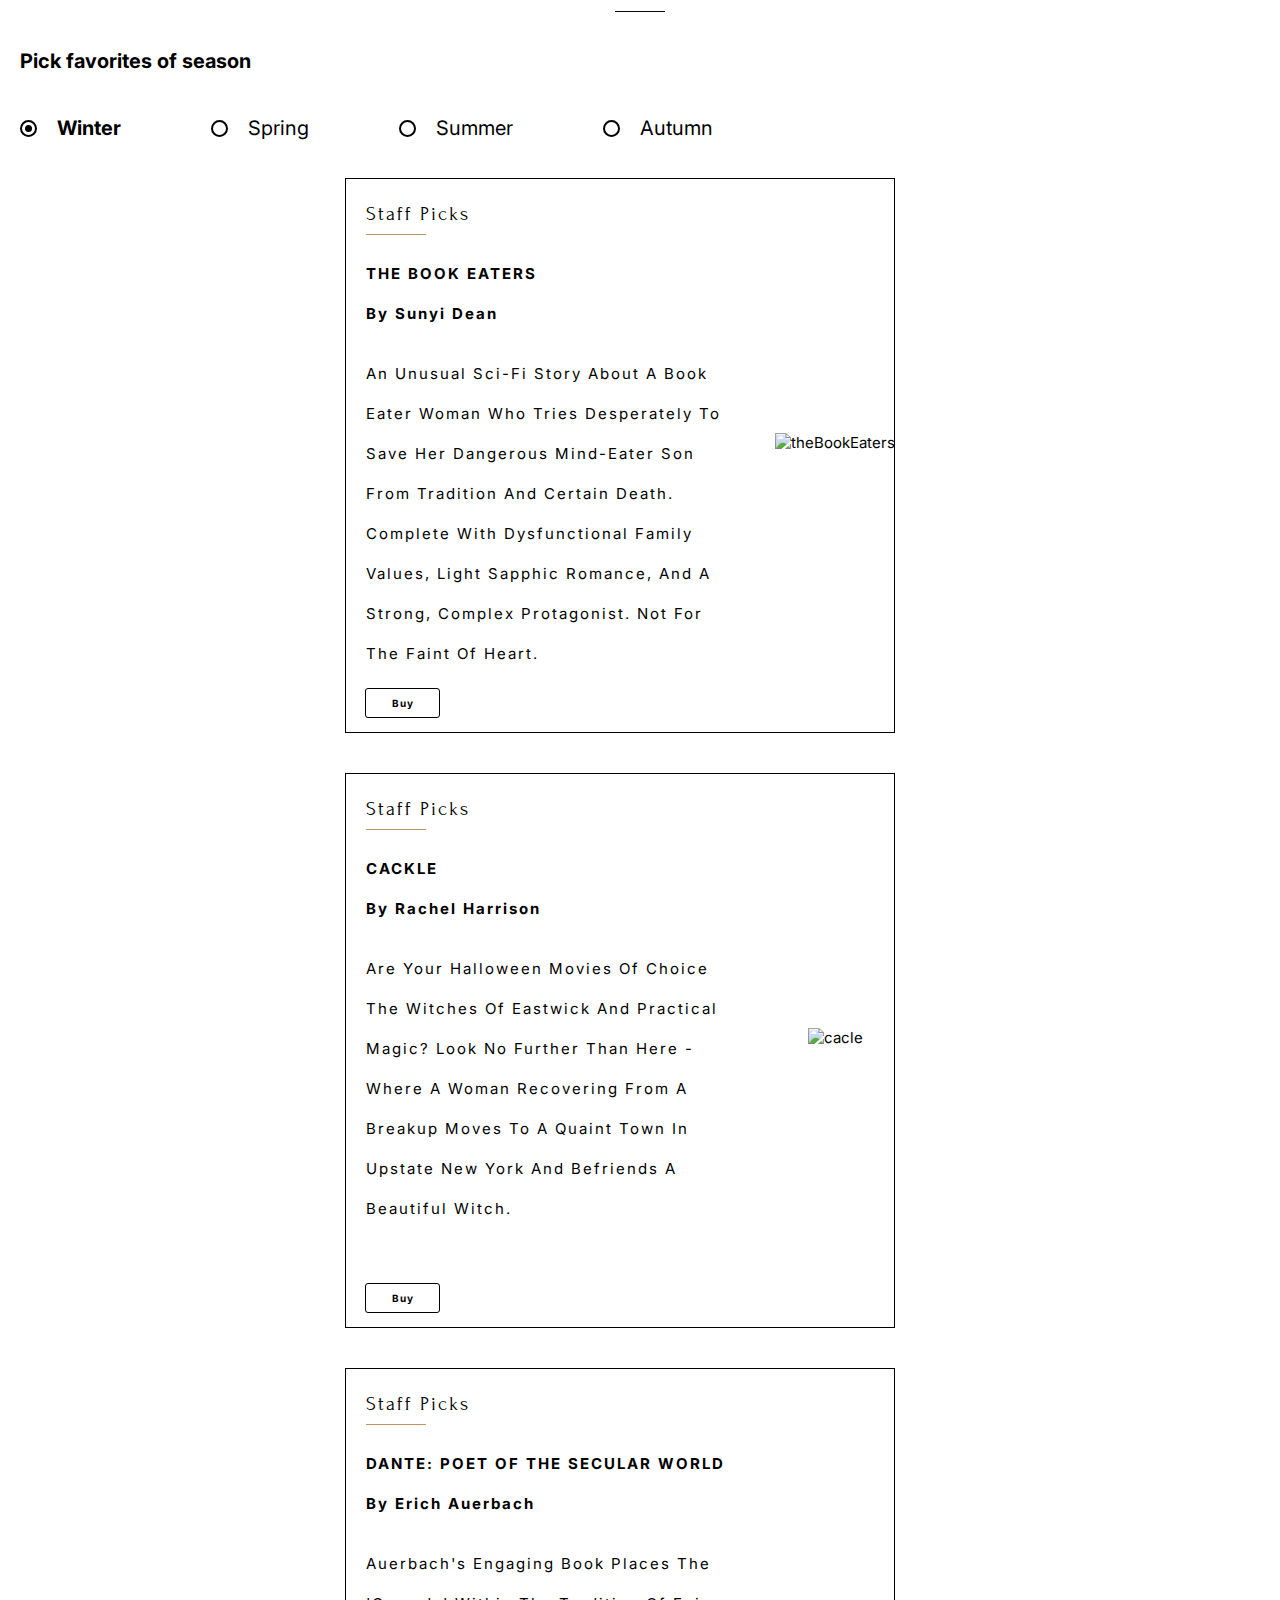
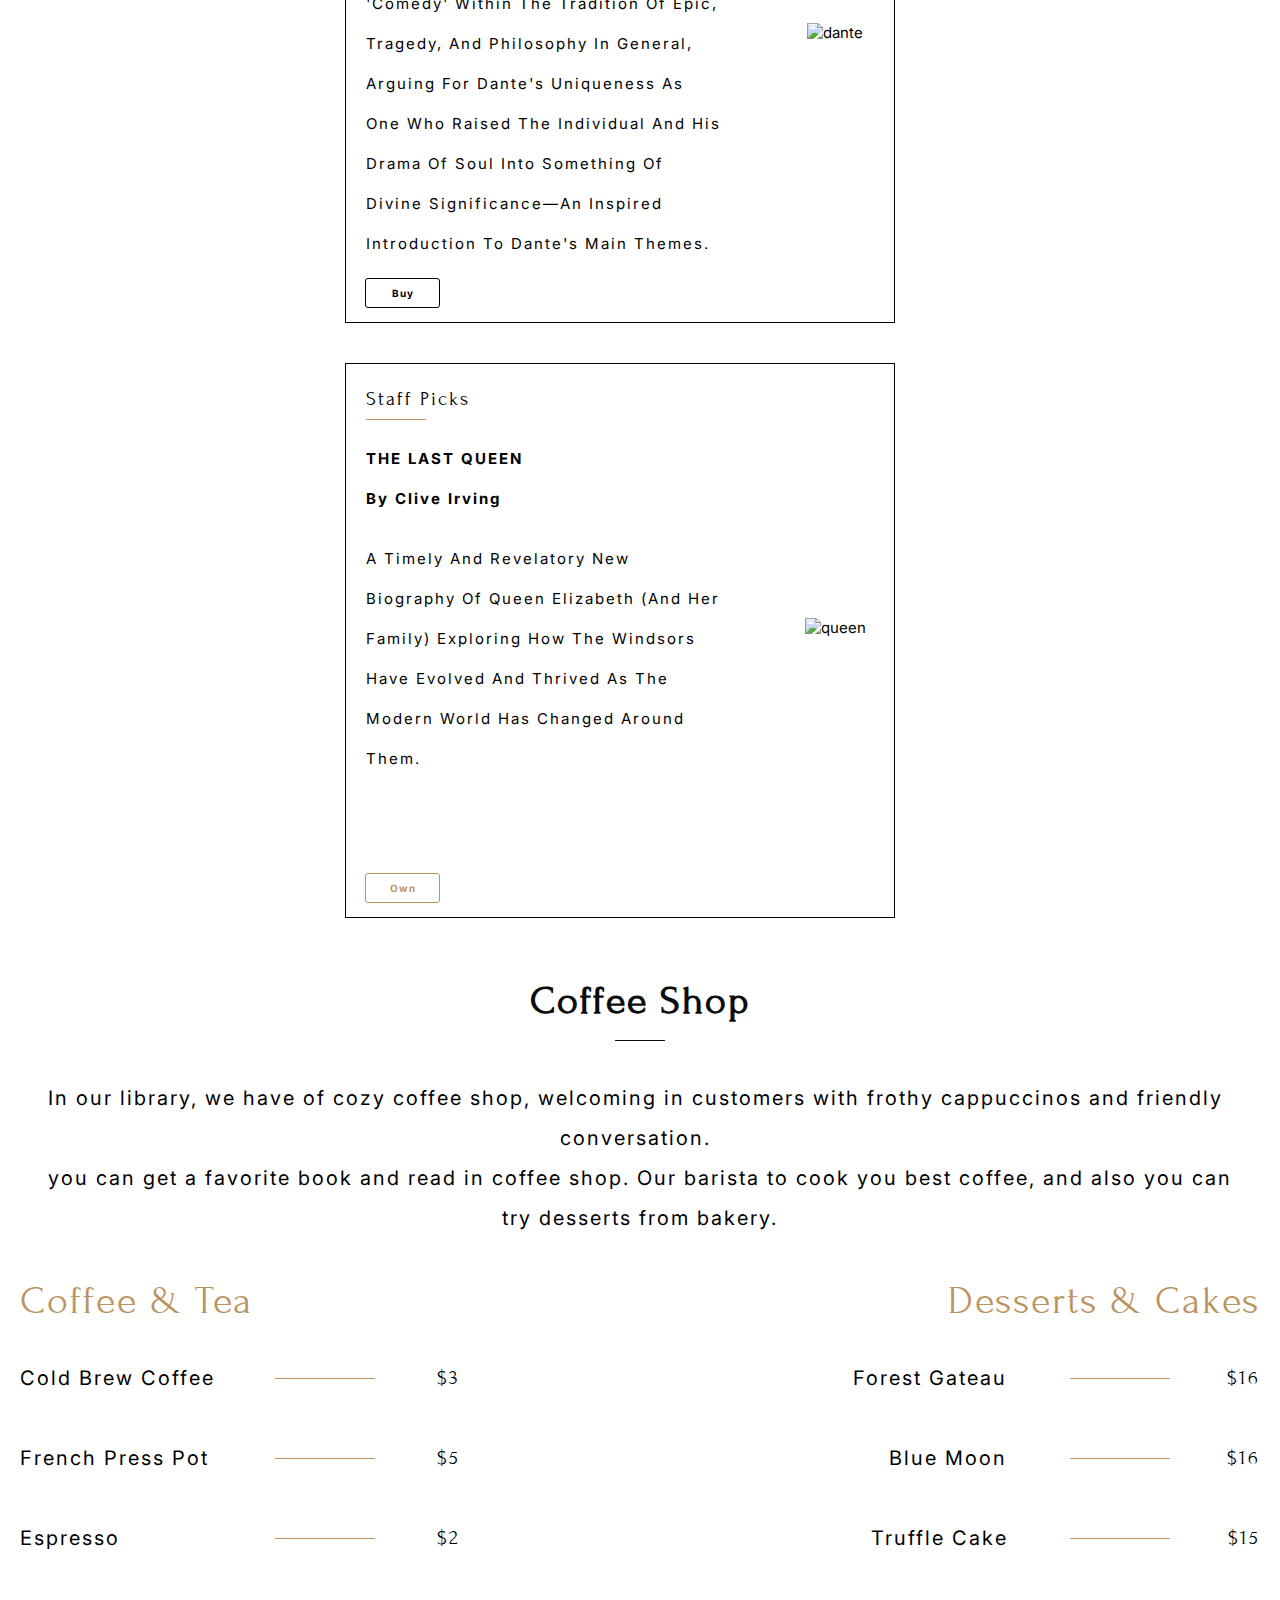
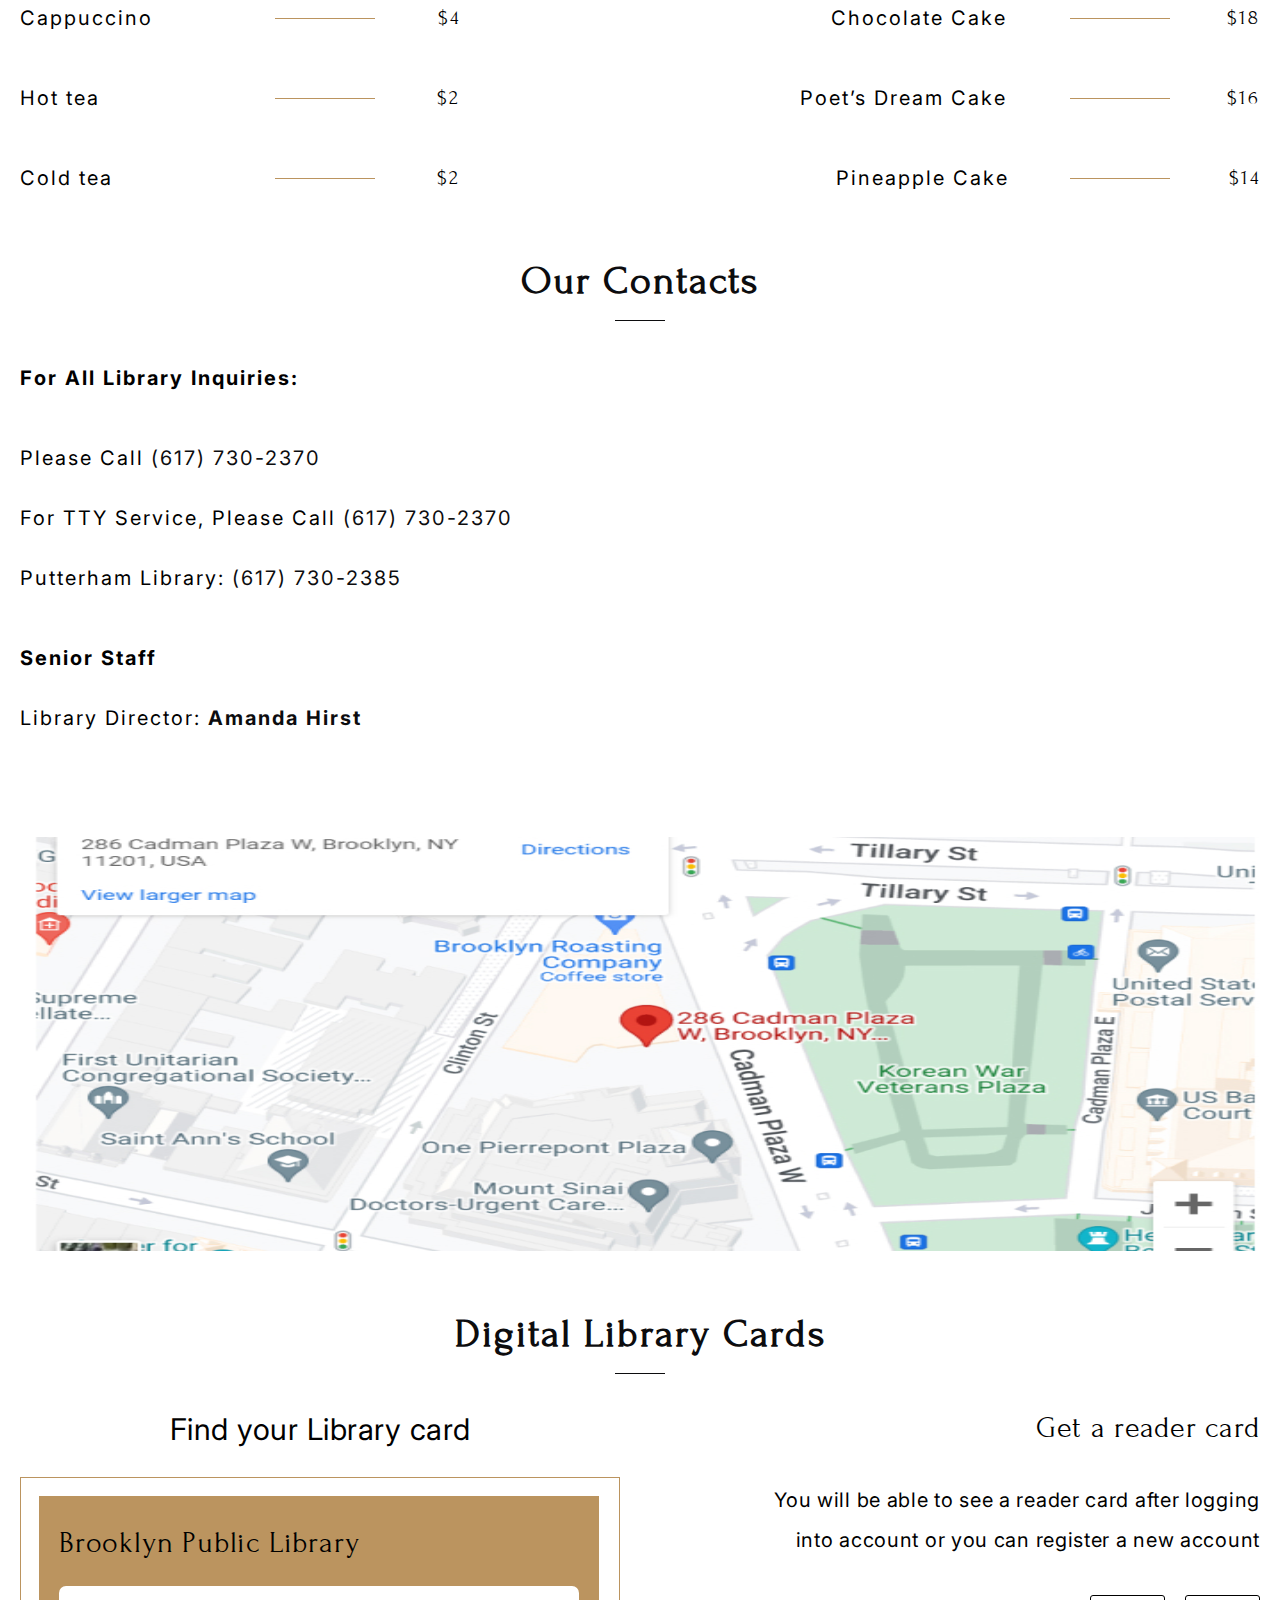
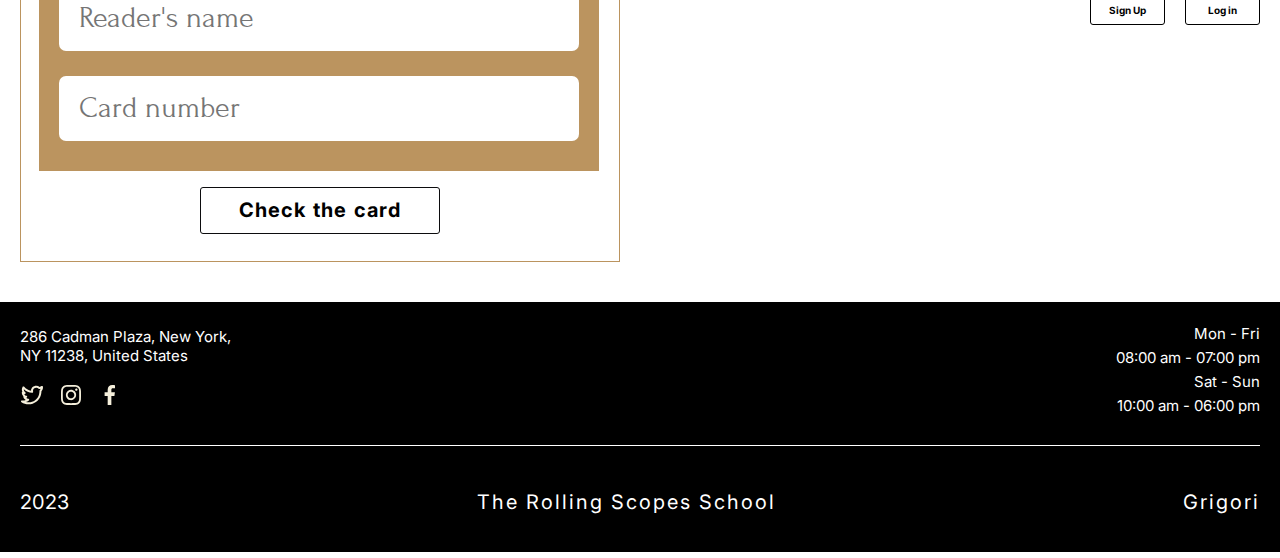
==== commit 6d90187d: "init: start library-part3" ====
--- a/library/index.html
+++ b/library/index.html
@@ -53,15 +53,17 @@
           The Brooklyn Library is a free workspace, a large number of books and a cozy coffee shop inside 
         </div>
         <div class="about__images">
-          <div class="carousel__image">
-            <img src="../library/images/slider-image-1.jpg" alt="girl in the library">
-          </div>
-          <div class="carousel__image">
-            <img src="../library/images/slider-image-2.jpg" alt="statues in the library">
-          </div>
-          <div class="carousel__image">
+          <div class="carousel">
             <div class="carousel__image">
-              <img src="../library/images/slider-image-3.jpg" alt="books in the library">
+              <img src="../library/images/slider-image-1.jpg" alt="girl in the library">
+            </div>
+            <div class="carousel__image">
+              <img src="../library/images/slider-image-2.jpg" alt="statues in the library">
+            </div>
+            <div class="carousel__image">
+              <div class="carousel__image">
+                <img src="../library/images/slider-image-3.jpg" alt="books in the library">
+              </div>
             </div>
           </div>
         </div>
--- a/library/styles/style.css
+++ b/library/styles/style.css
@@ -319,7 +319,6 @@
 }
 
 .about {
-  /* height: 837px; */
   width: 100%;
   padding: 20px;
 }
@@ -469,6 +468,9 @@
   display: flex;
   height: 30px;
   gap: 90px;
+  @media screen and (max-width: 760px) {
+    gap: 5%;
+  }
 }
 
 
@@ -764,13 +766,17 @@
 
 
 .map {
-  width: 696px;
+  /* width: 696px; */
   height: 414px;
   margin-top: 40px;
   @media screen and (max-width: 1024px) {
-    width:auto;
-  }
-  
+    margin: 40px auto 0px auto;
+  }
+}
+
+.map img {
+  width:100%;
+  max-height: 100%;
 }
 
 a,
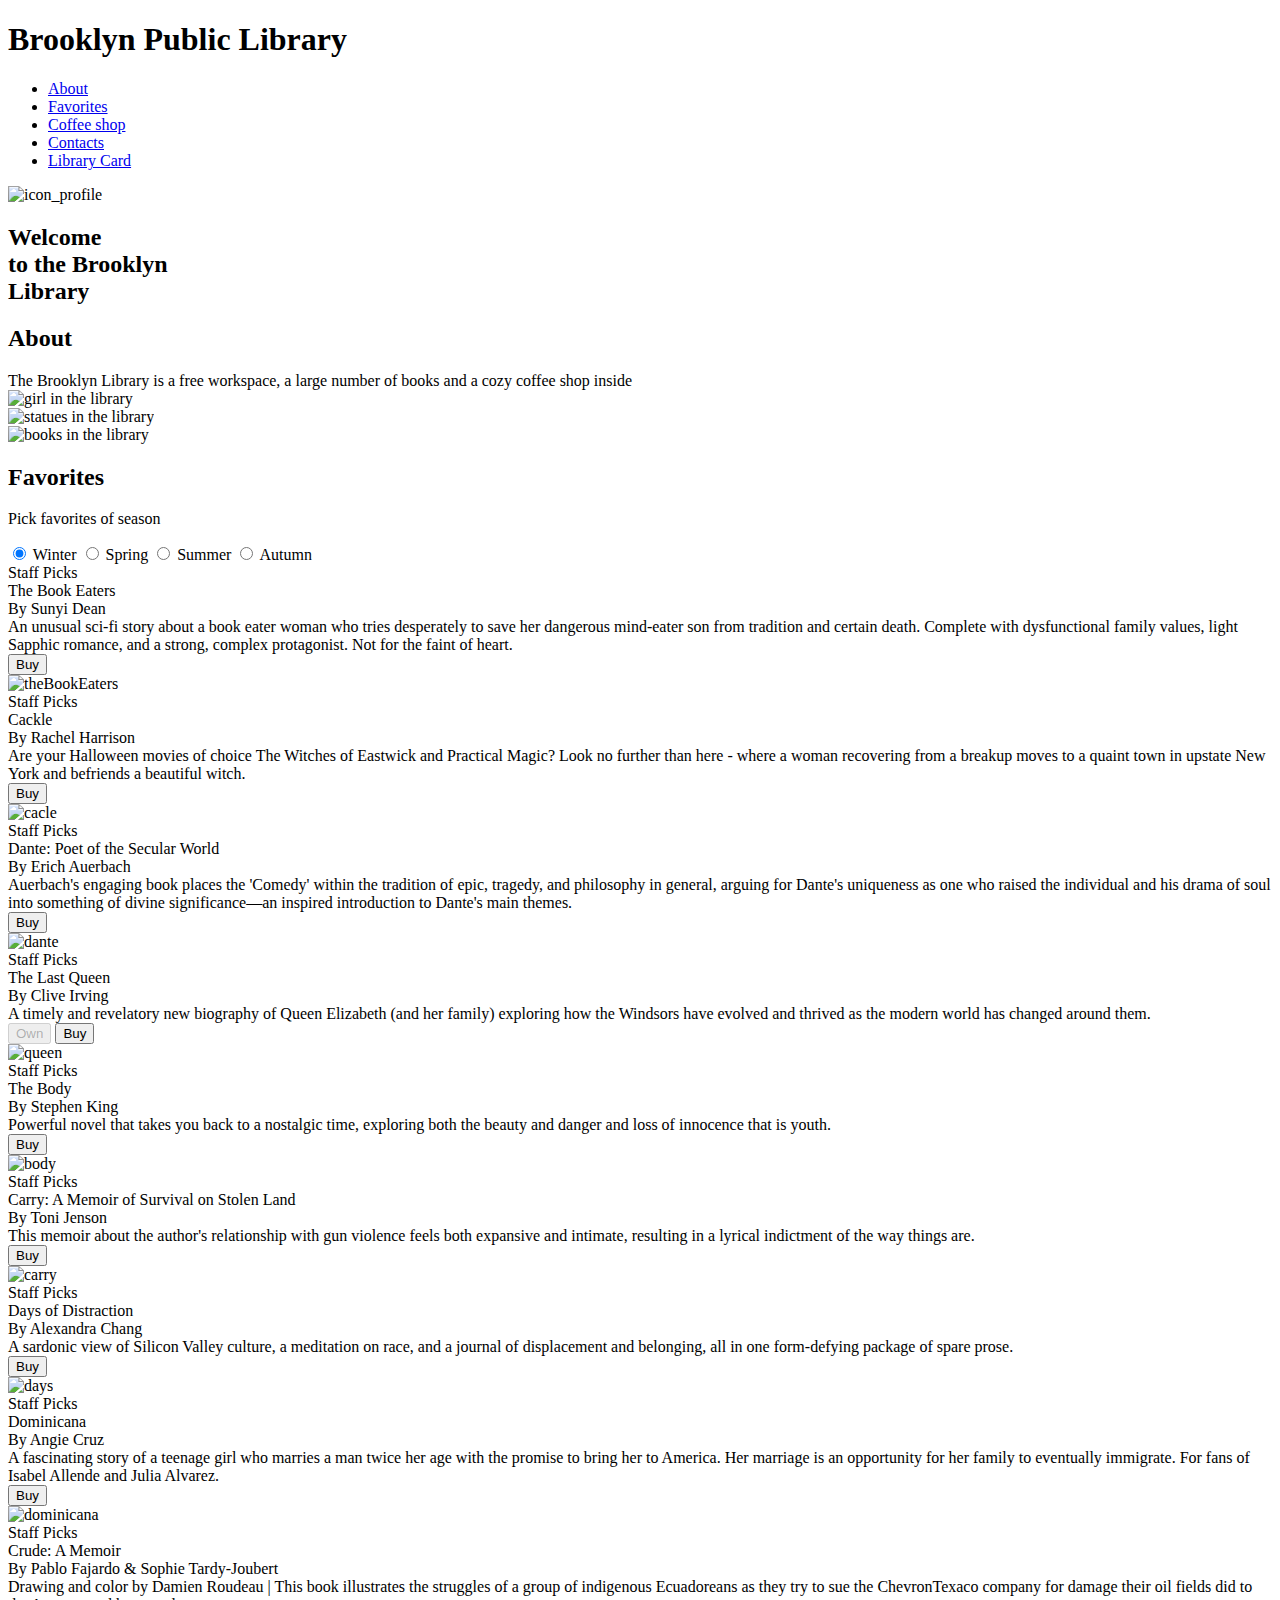
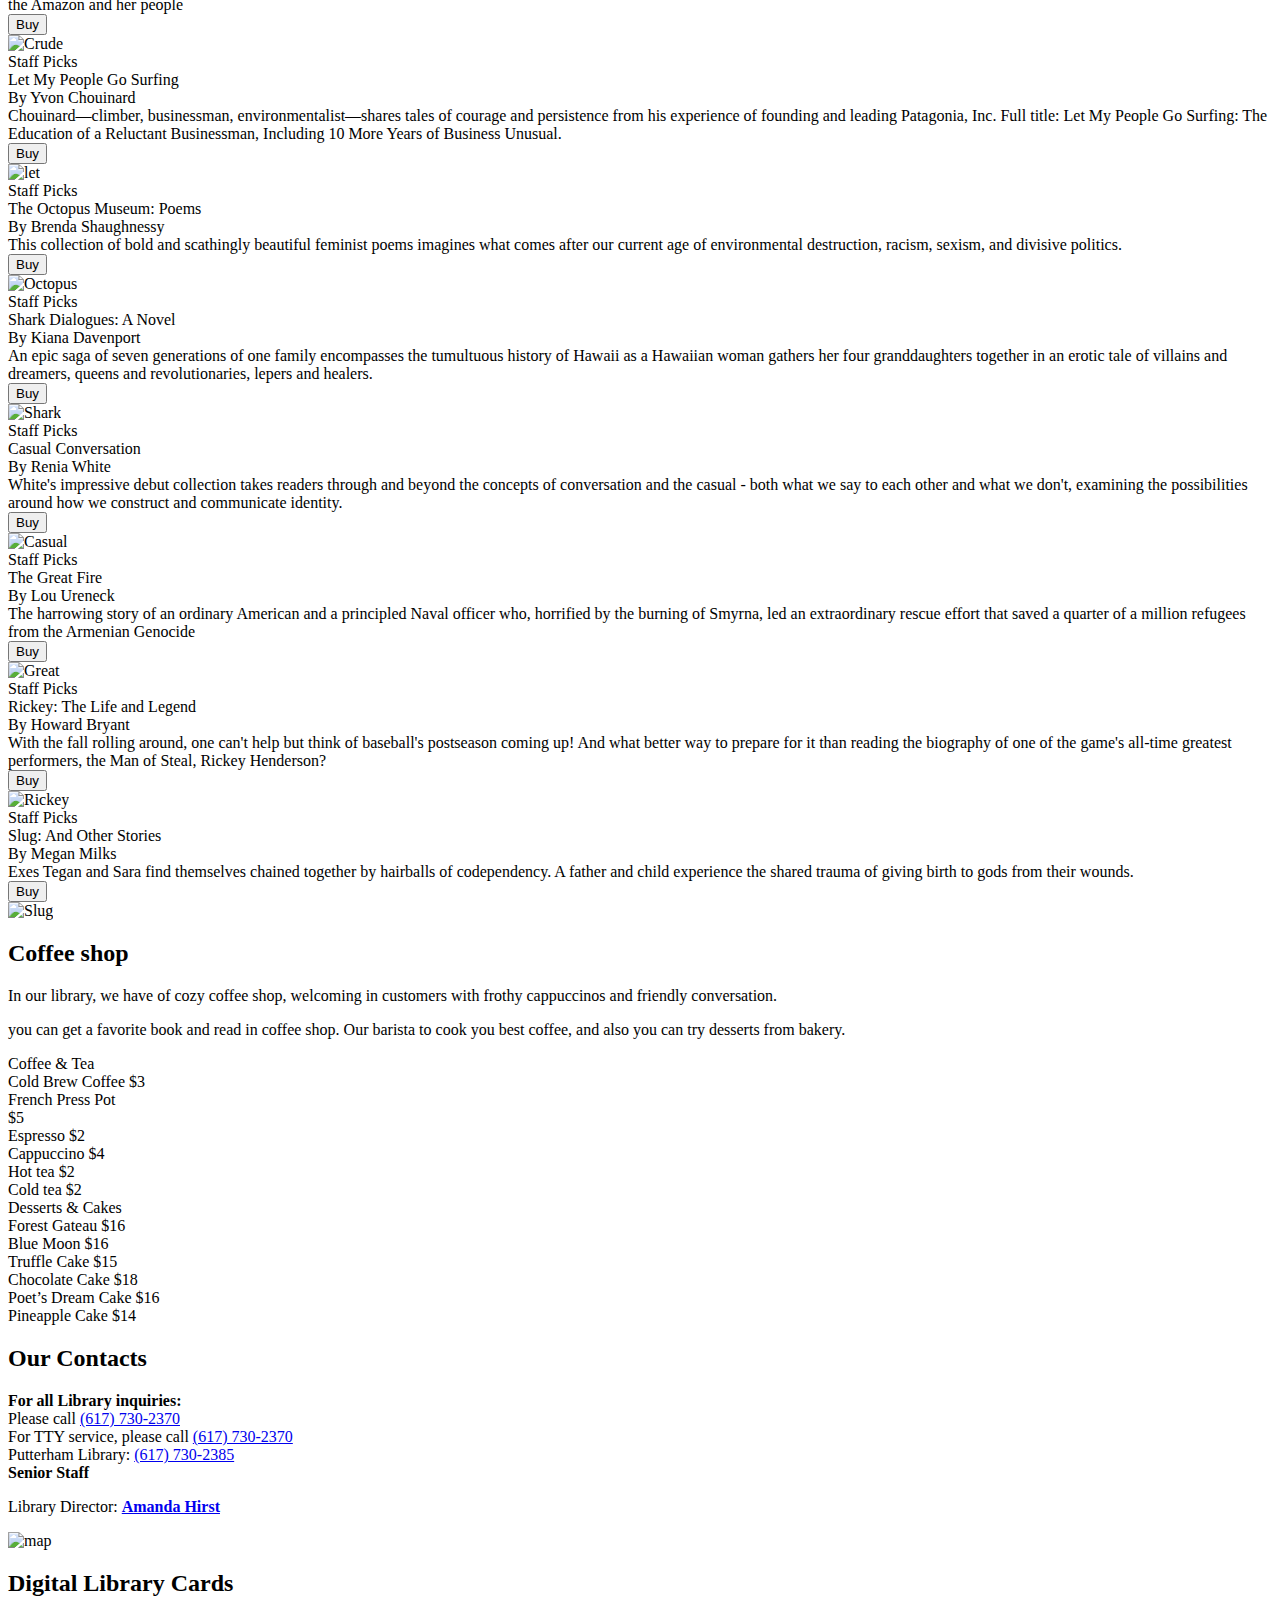
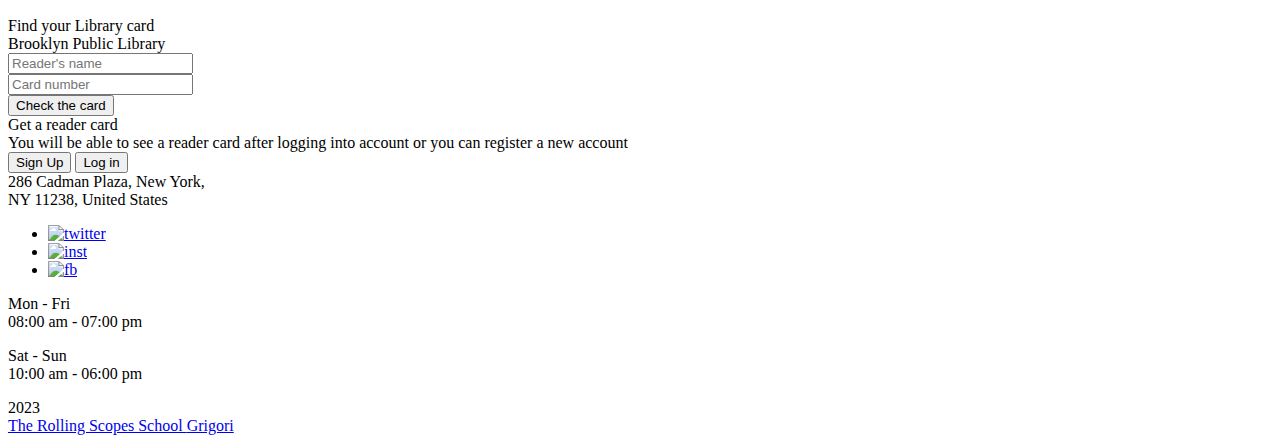
==== commit 70b0fd43: "Merge branch 'audio-player' into gh-pages" ====
--- a/library/index.html
+++ b/library/index.html
@@ -688,4 +688,4 @@
   </div>
 </body>
 <script src="../library/scripts/main.js"></script>
-</html>+</html>
